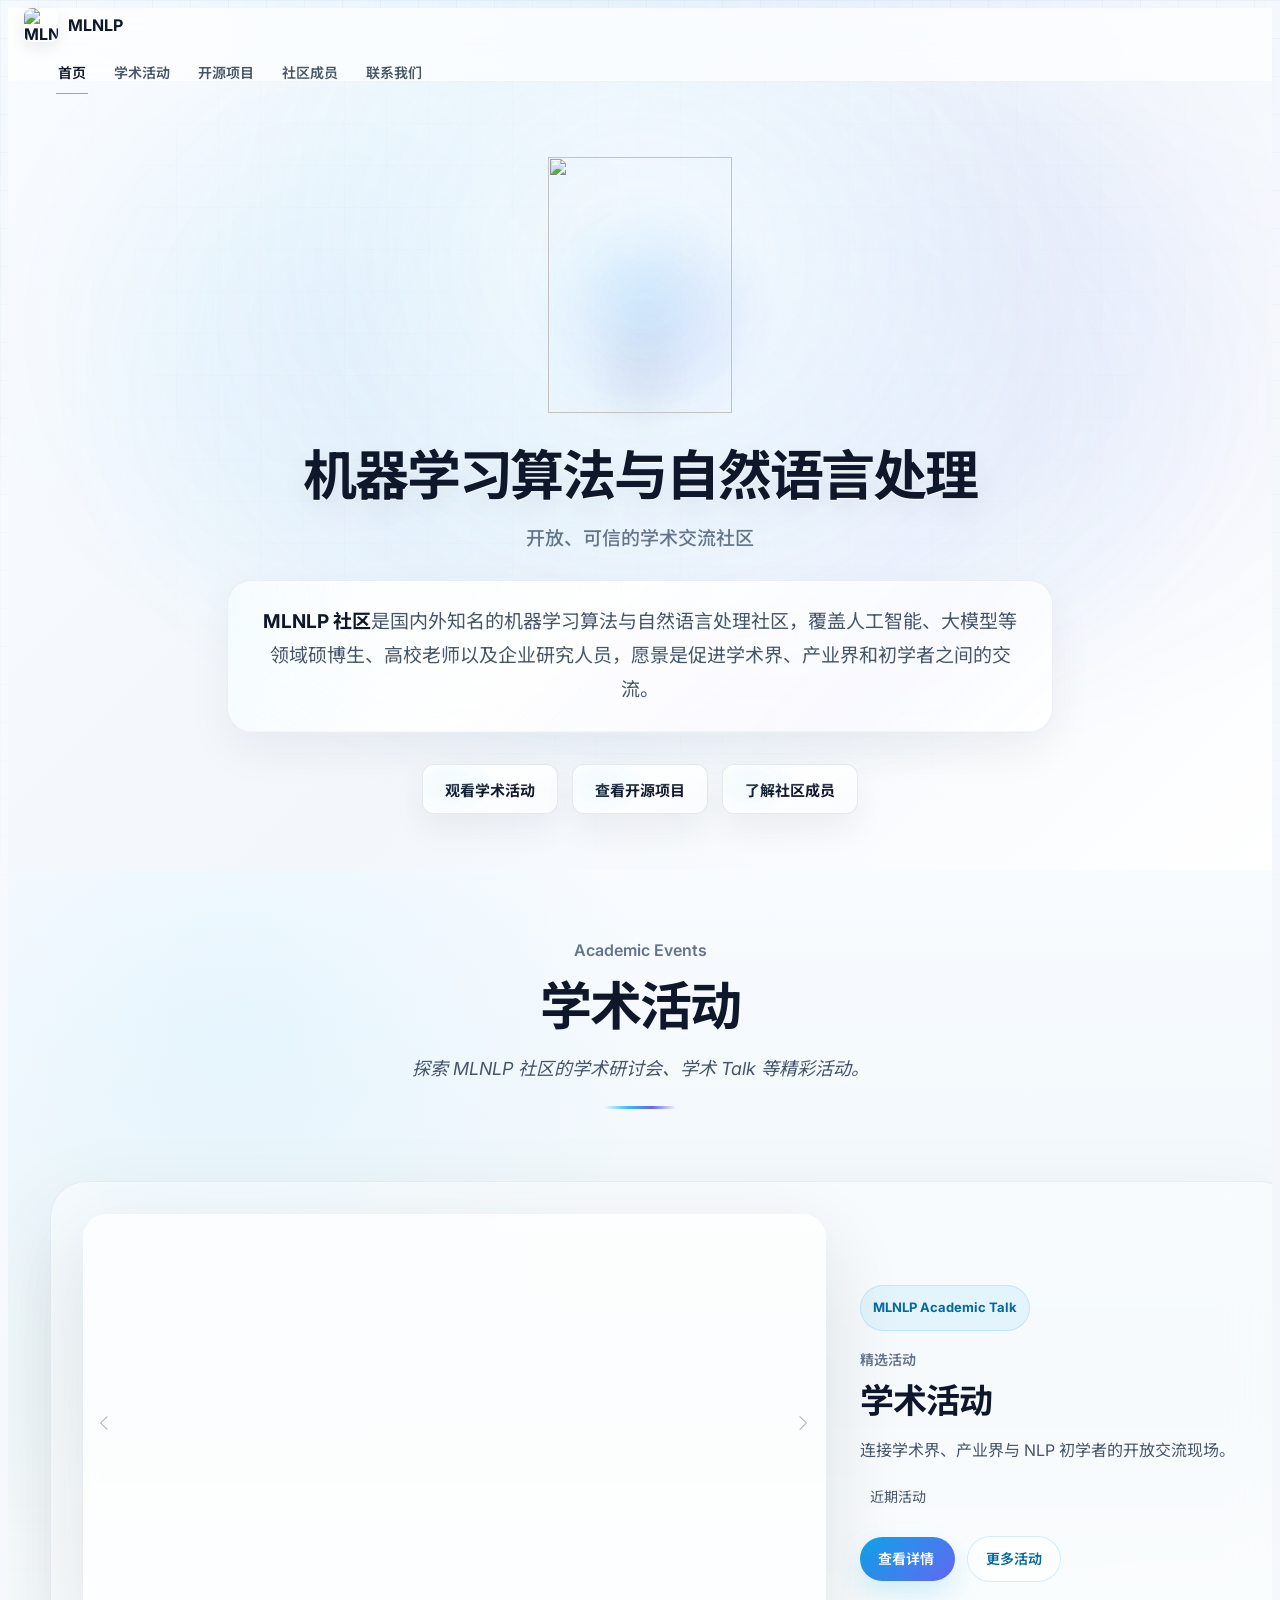
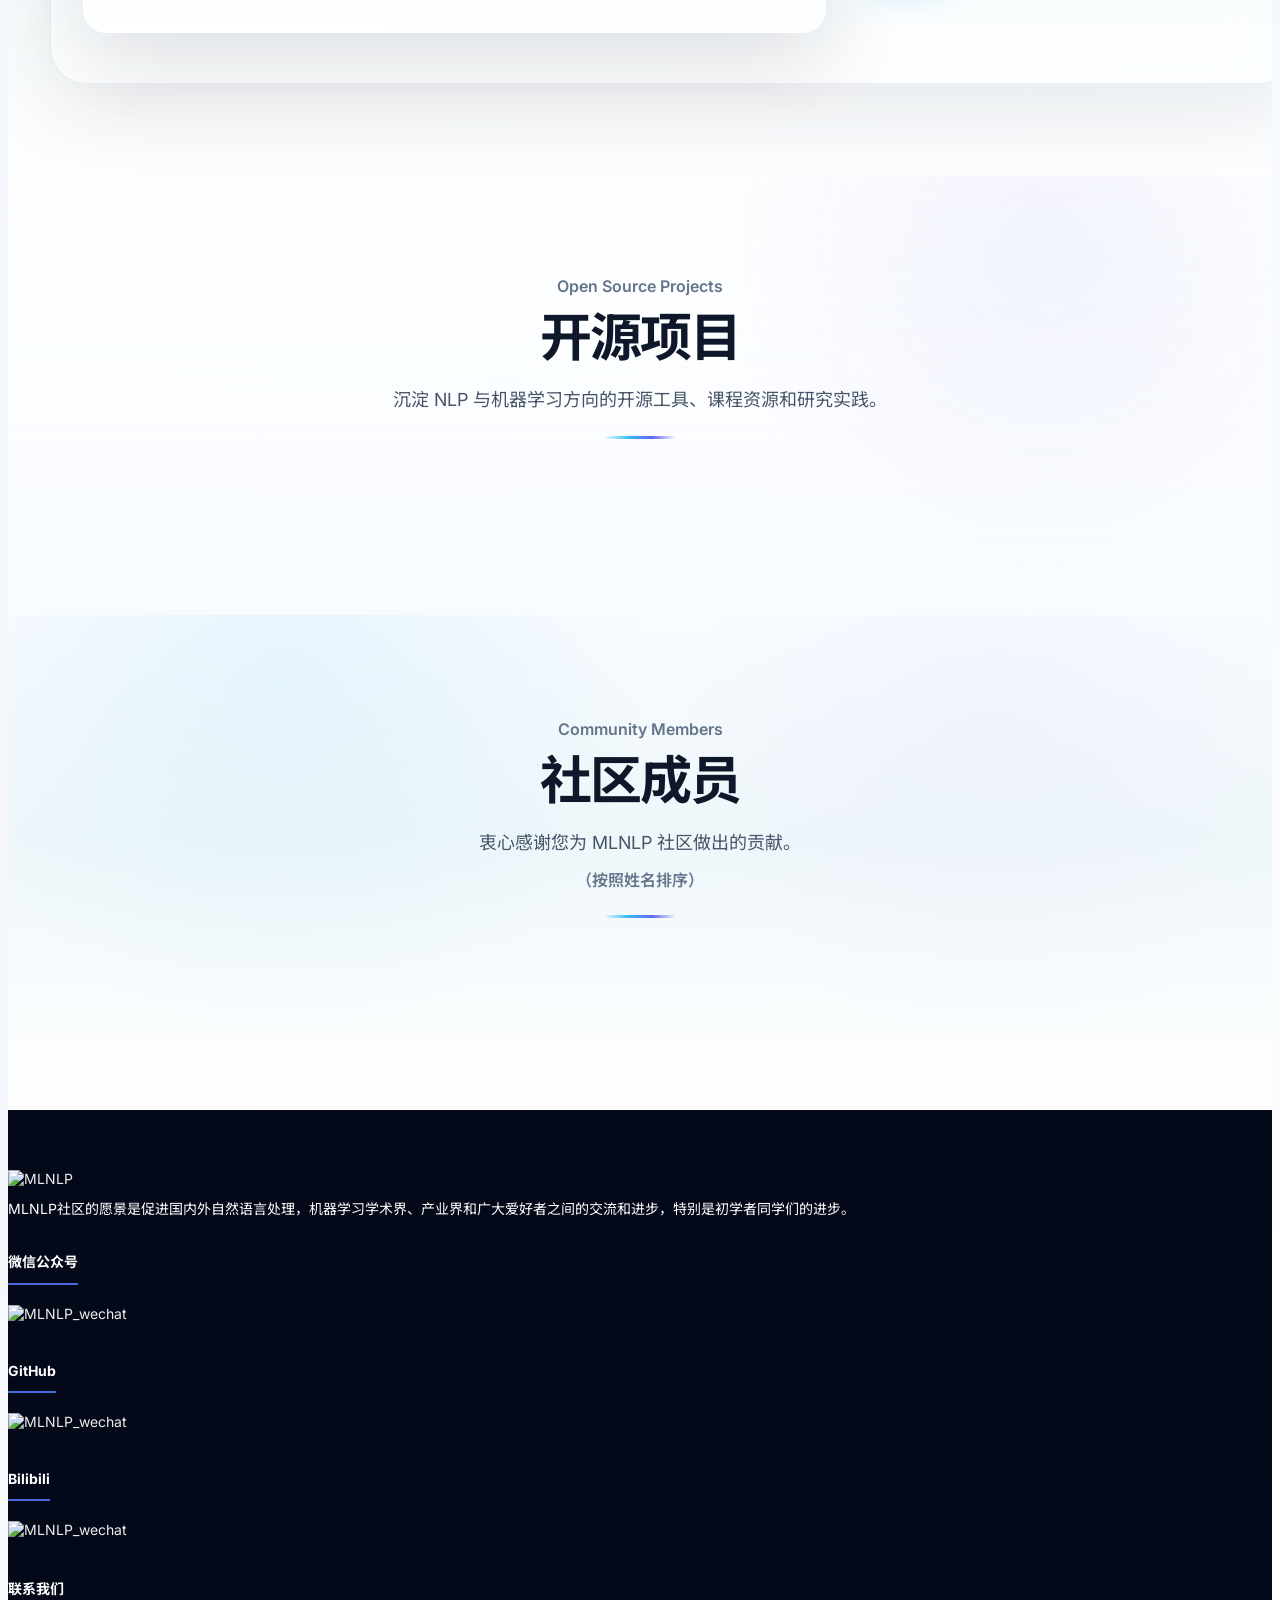
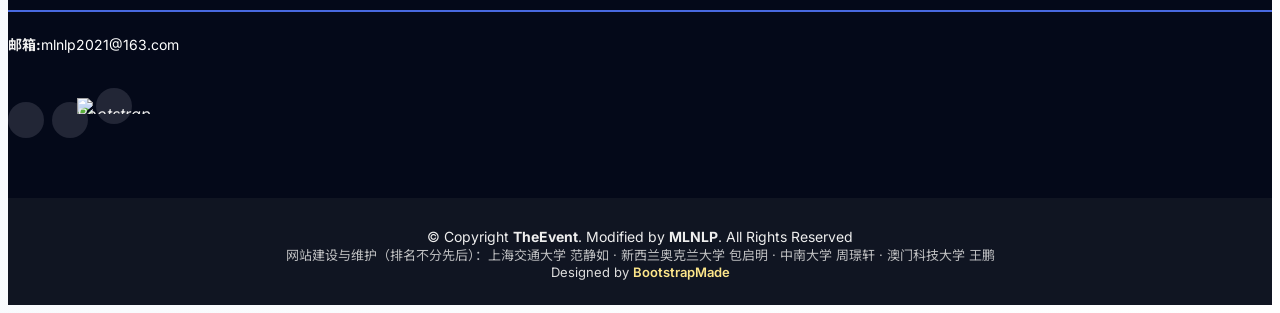
==== index.html @ 6760d034 "扩展 AI Paper Collector 项目介绍" ====
<!DOCTYPE html>
<html lang="en">

<head>
    <!-- 谷歌分析脚本 -->
    <!-- 谷歌分析脚本待更新 -->
<!--    <script async src="https://www.googletagmanager.com/gtag/js?id=G-XEN8DSJX72"></script>-->
    <script>
        window.dataLayer = window.dataLayer || [];

        function gtag() {
            dataLayer.push(arguments);
        }

        gtag('js', new Date());

        gtag('config', 'G-XEN8DSJX72');
    </script>
    <script src="./assets/vendor/sql/sql-wasm.js"></script>
    <script src="./assets/js/db/db.js?v=20260720-talk-77-cover"></script>
    <script src="./assets/js/db/activity.js?v=20260621-fix15"></script>
    <script src="./assets/js/db/member.js?v=20260623-member-secretariat-order"></script>
    <script src="./assets/js/db/project.js?v=20260721-paper-collector-description"></script>

    <meta charset="utf-8">
    <!-- 设置视口，使页面在不同设备上自适应屏幕宽度，初始缩放比例为1.0 -->
    <meta content="width=device-width, initial-scale=1.0" name="viewport">

    <!-- 页面标题 -->
    <title>MLNLP社区</title>
    <!-- 页面描述 -->
    <meta content="" name="description">
    <!-- 页面关键词 -->
    <meta content="" name="keywords">
    <!-- 网站图标 -->
    <link href="assets/img/logo/logo.jpeg" rel="icon">
    <link href="assets/img/logo/logo.jpeg" rel="apple-touch-icon">

    <!-- 引入谷歌字体 -->
    <link
            href="https://fonts.googleapis.com/css2?family=Inter:wght@400;500;600;700&family=Noto+Sans+SC:wght@400;500;700&display=swap"
            rel="stylesheet">

    <!-- 引入 css 文件 -->
    <link href="assets/vendor/aos/aos.css" rel="stylesheet">
    <link href="assets/vendor/bootstrap/css/bootstrap.min.css" rel="stylesheet">
    <link href="assets/vendor/bootstrap-icons/bootstrap-icons.css" rel="stylesheet">
    <link href="assets/vendor/glightbox/css/glightbox.min.css" rel="stylesheet">
    <link href="assets/vendor/swiper/swiper-bundle.min.css" rel="stylesheet">
    <link href="assets/css/style.css?v=20260629-logo-left" rel="stylesheet">
    <link href="assets/css/committee.css?v=20260721-member-status" rel="stylesheet">
    <link href="assets/css/activity_category.css?v=20260622-logo-v2" rel="stylesheet">
    <link href="assets/css/index.css?v=20260721-home-event-41-no-replay" rel="stylesheet">

    <!-- Template Main CSS File -->
    <script src="assets/js/jquery.min.js?v=20260621-fix15"></script>

</head>

<body class="home-page">

<header id="header" class="d-flex align-items-center">
    <div class="container-fluid container-xxl d-flex align-items-center">

        <!-- 网站 logo -->
        <div id="logo" class="me-auto site-brand">
            <a href="index.html" aria-label="MLNLP 社区首页">
                <img src="assets/img/logo/logo.jpeg" alt="MLNLP">
                <span>MLNLP</span>
            </a>
        </div>

        <!-- 导航栏 -->
        <nav id="navbar" class="navbar order-last order-lg-0">
            <ul>
                <li><a class="nav-link active" href="index.html">首页</a></li>
                <li class="nav-dropdown"><a class="nav-link" href="activity_category.html">学术活动</a>
                    <ul class="nav-dropdown-menu">
                        <li><a href="activity_category.html?type=0">全部</a></li>
                        <li><a href="activity_category.html?type=1">年度大会</a></li>
                        <li><a href="activity_category.html?type=2">学术研讨会</a></li>
                        <li><a href="activity_category.html?type=3">学术Talk</a></li>
                    </ul>
                </li>
                <li class="nav-dropdown"><a class="nav-link" href="project.html">开源项目</a>
                    <ul class="nav-dropdown-menu">
                        <li><a href="project.html?cat=全部">全部</a></li>
                        <li><a href="project.html?cat=论文写作">论文写作</a></li>
                        <li><a href="project.html?cat=课程笔记">课程笔记</a></li>
                        <li><a href="project.html?cat=实用工具">实用工具</a></li>
                    </ul>
                </li>
                <li><a class="nav-link" href="committee.html">社区成员</a></li>
                <li><a class="nav-link scrollto" href="#footer">联系我们</a></li>
            </ul>
            <!-- 移动端导航切换图标 -->
            <i class="bi bi-list mobile-nav-toggle"></i>
        </nav>
        <!-- 注册按钮 -->
<!--        <a class="buy-tickets scrollto" href="https://bscc2011.mikecrm.com/BZTCX5g" target="_blank">注册</a>-->

    </div>
</header>

<main id="main">

    <!-- ======= Hero Section ======= -->
    <section id="about" class="home-hero" aria-labelledby="home-hero-title">
        <div class="home-hero__inner">
            <div class="home-hero__brand" aria-hidden="true">
                <img src="assets/img/logo/logo-3.png" alt="">
            </div>

            <h1 id="home-hero-title">机器学习算法与自然语言处理</h1>

            <p class="home-hero__subtitle">开放、可信的学术交流社区</p>

            <div class="home-hero__summary">
                <p>
                    <strong>MLNLP 社区</strong>是国内外知名的机器学习算法与自然语言处理社区，覆盖人工智能、大模型等领域硕博生、高校老师以及企业研究人员，愿景是促进学术界、产业界和初学者之间的交流。
                </p>
            </div>

            <div class="home-hero__actions">
                <a class="home-hero__button home-hero__button--primary" href="activity_category.html">观看学术活动</a>
                <a class="home-hero__button home-hero__button--secondary" href="project.html">查看开源项目</a>
                <a class="home-hero__button home-hero__button--secondary" href="committee.html">了解社区成员</a>
            </div>
        </div>
    </section>

    <section id="gallery" class="home-section home-section--events">
        <div class="home-section__shell">
            <div id="gallery-title" class="section-header home-section__header">
                <a href="activity_category.html">
                    <p>Academic Events</p>
                    <h2>学术活动</h2>
                    <p id="gallery-title-tip">探索 MLNLP 社区的学术研讨会、学术 Talk 等精彩活动。</p>
                </a>
            </div>

            <div id="activity-category-gallery" class="home-event-showcase" aria-label="MLNLP 学术活动精选">
                <div id="activity-category-gallery-box">
                    <div class="home-event-poster-frame">
                        <div class="home-event-poster-stage">
                            <button class="prev-arrow" type="button" onclick="prevSlide()" aria-label="查看上一场活动">
                                <span class="home-event-chevron home-event-chevron--left" aria-hidden="true"></span>
                            </button>
                            <div id="slides-container"></div>
                            <button class="next-arrow" type="button" onclick="nextSlide(true)" aria-label="查看下一场活动">
                                <span class="home-event-chevron home-event-chevron--right" aria-hidden="true"></span>
                            </button>
                        </div>
                        <div id="home-event-dots" class="home-event-dots" aria-hidden="true"></div>
                    </div>
                    <aside class="home-event-info" aria-live="polite">
                        <span class="home-event-type">MLNLP Academic Talk</span>
                        <p class="home-event-issue" id="home-event-issue">精选活动</p>
                        <h3 id="home-event-title">学术活动</h3>
                        <p class="home-event-desc" id="home-event-desc">连接学术界、产业界与 NLP 初学者的开放交流现场。</p>
                        <div class="home-event-meta">
                            <span><i class="bi bi-calendar3" aria-hidden="true"></i><span id="home-event-time">近期活动</span></span>
                        </div>
                        <div class="home-event-actions">
                            <a class="home-module-link home-event-button home-event-button--primary" id="home-event-link" href="activity_category.html">查看详情 <i class="bi bi-arrow-right-short" aria-hidden="true"></i></a>
                            <a class="home-module-link home-event-button home-event-button--secondary" href="activity_category.html">更多活动</a>
                        </div>
                    </aside>
                </div>
            </div>
        </div>
    </section>

    <section id="home-projects" class="home-section home-section--projects">
        <div class="home-section__shell">
            <div id="home-project-title" class="section-header home-section__header">
                <a href="project.html">
                    <p>Open Source Projects</p>
                    <h2>开源项目</h2>
                    <p>沉淀 NLP 与机器学习方向的开源工具、课程资源和研究实践。</p>
                </a>
            </div>

            <div id="home-project-grid" class="home-project-grid" aria-live="polite"></div>
        </div>
    </section>

    <section id="committee" class="home-section home-section--members">
        <div class="home-section__shell">
            <div id="committee-title" class="section-header home-section__header">
                <a href="committee.html">
                    <p>Community Members</p>
                    <h2>社区成员</h2>
                    <p id="committee-title-tip">衷心感谢您为 MLNLP 社区做出的贡献。</p>
                    <p id="committee-title-sub-tip">（按照姓名排序）</p>
                </a>
            </div>

            <div id="committee-container" class="section team committee-container-bottom"></div>
        </div>
    </section>
</main><!-- End #main -->

<script>
    // 页面加载完成后执行获取数据的操作
    window.onload = async function () {
        await initCommittee();
        await initSlides();
        await initHomeProjects();
    };

    const homeActivities = [];
    const HOME_DEFAULT_ACTIVITY = {
        type: 2,
        typeId: 41
    };
    const STUDENT_EXECUTIVE_COMMITTEE = [
        { name: "涂耿", title: "组长" },
        { name: "王奕辰", title: "副组长" },
        { name: "蒋官语", title: "副组长" },
        { name: "张宸源", title: "副组长" },
        { name: "余青臣", title: "副组长" },
        { name: "乔硕斐", title: "副组长" },
        { name: "范静如", title: "副组长" },
        { name: "包启明", title: "副组长" }
    ];

    const ACADEMIC_MEMBER_STATUS = {
        "蒋理": "国家级青年人才",
        "潘亮铭": "国家级青年人才",
        "田倬韬": "国家级青年人才",
        "王金鹏": "国家级青年人才",
        "王文杰": "国家级青年人才",
        "刘东瑞": "青年科学家",
        "潘玲": "微软学者",
        "张林峰": "微软学者",
        "张倬胜": "中国中文信息学会优博",
        "冯夏冲": "博士后研究员",
        "陈冲": "华为云高级研究员",
        "刘乾": "Member of Technical Staff",
        "林禹臣": "Member of Technical Staff",
        "庞天宇": "Principal Scientist",
        "任意": "Foundation Video Model Lead",
        "王亚庆": "Research Scientist",
        "李北": "美团：研究员"
    };

    const ACADEMIC_MEMBER_STATUS_HIDDEN_NAMES = new Set(["赵健安"]);
    const ACADEMIC_MEMBER_STATUS_HIDDEN_ORGANIZATIONS = new Set([
        "xAI",
        "腾讯",
        "HeyGen",
        "谷歌DeepMind",
        "华为",
        "微软亚洲研究院"
    ]);

    function getAcademicMemberStatus(member) {
        if (member.role !== "学术委员" || ACADEMIC_MEMBER_STATUS_HIDDEN_NAMES.has(member.name)) {
            return "";
        }

        if (ACADEMIC_MEMBER_STATUS[member.name]) {
            return ACADEMIC_MEMBER_STATUS[member.name];
        }

        return ACADEMIC_MEMBER_STATUS_HIDDEN_ORGANIZATIONS.has(member.organization)
            ? ""
            : "博士生导师";
    }

    function findStudentExecutiveMembers(members) {
        const memberByName = new Map(members.map((member) => [member.name, member]));
        const byPinyin = (a, b) => a.pinyin.localeCompare(b.pinyin);

        return STUDENT_EXECUTIVE_COMMITTEE
            .map((executive) => {
                const member = memberByName.get(executive.name);
                return member ? { ...member, executiveTitle: executive.title } : null;
            })
            .filter(Boolean)
            .sort((a, b) => {
                if (a.executiveTitle === "组长") {
                    return -1;
                }

                if (b.executiveTitle === "组长") {
                    return 1;
                }

                return byPinyin(a, b);
            });
    }

    function renderHomeMemberCard(member) {
        const avatarClass = getAvatarClass(member.avatar_url);
        const academicStatus = getAcademicMemberStatus(member);
        return `
                    <a class="member" target="_blank" href="${member.homepage_url}">
                        <div class="avatar-wrapper">
                            <div class="speaker avatar-inner">
                                <img loading="lazy" src="${member.avatar_url}" alt="${member.name}" class="${avatarClass}">
                            </div>
                        </div>
                        <div class="member-info">
                            <h4>${member.name}${member.executiveTitle ? `（${member.executiveTitle}）` : ""}</h4>
                            ${academicStatus ? `<span class="member-status">${academicStatus}</span>` : ""}
                            <span>${member.organization}</span>
                        </div>
                    </a>
            `;
    }

    function getAvatarClass(avatarUrl) {
        const filename = (avatarUrl || "")
            .split("/")
            .pop()
            .split(".")[0]
            .replace(/[^a-zA-Z0-9_-]/g, "");

        return filename ? `avatar-${filename}` : "";
    }

    function renderHomeMemberGrid(members) {
        return `<div class="home-member-grid">${members.map(renderHomeMemberCard).join("")}</div>`;
    }

    function renderHomeStudentMembers(members) {
        const executives = findStudentExecutiveMembers(members);
        const executiveNames = new Set(executives.map((member) => member.name));
        const otherMembers = members.filter((member) => !executiveNames.has(member.name));
        const leader = executives.find((member) => member.executiveTitle === "组长");
        const deputies = executives.filter((member) => member.executiveTitle !== "组长");
        const html = [];

        if (executives.length) {
            html.push(`<h4 class="home-member-subtitle">执委会</h4>`);
            if (leader) {
                html.push(`<div class="home-member-grid home-member-grid--leader">${renderHomeMemberCard(leader)}</div>`);
            }
            if (deputies.length) {
                html.push(renderHomeMemberGrid(deputies));
            }
        }

        if (otherMembers.length) {
            html.push(`<h4 class="home-member-subtitle">学生委员</h4>`);
            html.push(renderHomeMemberGrid(otherMembers));
        }

        return html.join("");
    }

    /**
     * 初始化社区成员信息。
     */
    async function initCommittee() {
        try {
            // 发起请求获取 seminar 数据
            const result = (await findCurrentMembersByGroup())
                .filter((members) => members[0].role !== "秘书处成员");

            let html_str_list = [];

            for (let i = 0; i < result.length; i++) {
                const members = result[i];

                const role = members[0].role;
                const term = members[0].term;
                const groupTitle = role === "学术委员" && term === "首届 · 2021-2023"
                    ? "创始学术委员"
                    : role;

                html_str_list.push(`
                <div class="home-member-group">
                    <h3 class="team-chair">${groupTitle}<span class="home-member-term">（${term}）</span></h3>
            `);

                if (role === "学生委员") {
                    html_str_list.push(renderHomeStudentMembers(members));
                } else {
                    html_str_list.push(renderHomeMemberGrid(members));
                }

                html_str_list.push(`</div>`);
            }

            html_str_list.push(`<div class="home-member-footer"><a class="home-module-link home-member-more" href="committee.html">查看全部成员 <i class="bi bi-arrow-right-short" aria-hidden="true"></i></a></div>`);

            const html_str = html_str_list.join('');
            $("#committee-container").html(html_str);

        } catch (error) {
            console.error('Error fetching seminar data:', error);
        }
    }

    let slideIndex = 1;

    /**
     * 初始化活动播片。
     */
    async function initSlides() {
        try {
            // 发起请求获取活动数据
            const result = await findActivitiesByPage(1, 5);
            const activities = [...result.activities];
            const defaultSlideIndex = activities.findIndex((activity) =>
                Number(activity.type) === HOME_DEFAULT_ACTIVITY.type &&
                Number(activity.type_id) === HOME_DEFAULT_ACTIVITY.typeId
            );

            if (defaultSlideIndex > 0) {
                const [defaultActivity] = activities.splice(defaultSlideIndex, 1);
                activities.unshift(defaultActivity);
            } else if (defaultSlideIndex < 0) {
                const defaultResult = await findActivity(HOME_DEFAULT_ACTIVITY.type, HOME_DEFAULT_ACTIVITY.typeId);
                if (defaultResult && defaultResult.activity) {
                    if (activities.length >= 5) {
                        activities.pop();
                    }
                    activities.unshift(defaultResult.activity);
                }
            }

            let html_str = '';
            homeActivities.length = 0;
            for (let i = 0; i < activities.length; i++) {
                const activity = activities[i];
                homeActivities.push({
                    ...activity
                });

                html_str += `
                            <div class="home-slide-link${i === 0 ? ' active' : ''}">
                                <a class="home-slide-detail-link" href="${activity.html_url}" aria-label="${activity.title || '查看活动详情'}">
                                    <img src="${activity.cover_url}" alt="${activity.title || 'MLNLP 学术活动'}" class="slide${i === 0 ? ' active' : ''}" style="opacity: ${i === 0 ? 1 : 0};">
                                </a>
                            </div>
                        `;
            }
            $("#slides-container").html(html_str);
            renderSlideDots(activities.length);
            setTimeout(() => {
                showSlides(1);
                startAutoSlide();
            }, 100);

        } catch (error) {
            console.error("Error fetching activity data:", error);
        }
    }

    /**
     * 在画廊中展示指定的图片。
     * @param n 图片的编号。
     */
    function showSlides(n) {
        let slides = document.getElementsByClassName("slide");
        let slideLinks = document.getElementsByClassName("home-slide-link");
        let dots = document.getElementsByClassName("home-event-dot");

        if (!slides.length) {
            return;
        }

        // 更新索引
        if (n > slides.length) {
            slideIndex = 1;
        } else if (n < 1) {
            slideIndex = slides.length;
        } else {
            slideIndex = n;
        }

        // 隐藏所有图片
        for (let i = 0; i < slides.length; i++) {
            slides[i].style.opacity = 0;
            slides[i].classList.remove("active");
            slideLinks[i].classList.remove("active");
            dots[i]?.classList.remove("active");
        }

        // 显示当前图片
        slides[slideIndex - 1].style.opacity = 1;
        slides[slideIndex - 1].classList.add("active");
        slideLinks[slideIndex - 1].classList.add("active");
        dots[slideIndex - 1]?.classList.add("active");
        updateActivityInfo(homeActivities[slideIndex - 1]);
    }

    function currentSlide(n) {
        showSlides(slideIndex = n);
        resetAutoSlide();
    }

    function prevSlide() {
        showSlides(slideIndex -= 1);
        resetAutoSlide();
    }

    function nextSlide(shouldReset = false) {
        showSlides(slideIndex += 1);
        if (shouldReset) {
            resetAutoSlide();
        }
    }

    function renderSlideDots(length) {
        const dotsContainer = document.getElementById("home-event-dots");
        if (!dotsContainer) {
            return;
        }

        dotsContainer.innerHTML = Array.from({ length }, (_, index) => `
            <button class="home-event-dot" type="button" onclick="currentSlide(${index + 1})" aria-label="查看第 ${index + 1} 场活动"></button>
        `).join("");
    }

    function getEventSummary(activity, maxLength = 86) {
        const fallback = "围绕机器学习与自然语言处理的前沿议题展开交流。";
        const rawDescription = (activity.description || fallback)
            .replace(/<br\s*\/?>/gi, " ")
            .replace(/<[^>]*>/g, "")
            .replace(/\s+/g, " ")
            .trim();
        const full = rawDescription || fallback;
        const summary = full.length > maxLength ? `${full.slice(0, maxLength).trim()}...` : full;

        return { summary, full };
    }

    function updateActivityInfo(activity) {
        if (!activity) {
            return;
        }

        const typeMap = {
            1: "MLNLP Annual Conference",
            2: "MLNLP Seminar",
            3: "MLNLP Academic Talk"
        };
        const title = activity.title || activity.name || "MLNLP 学术活动";
        const issue = activity.type_id ? (Number(activity.type) === 1 ? "年度大会" : `第 ${activity.type_id} 期`) : "精选活动";
        const time = activity.time ? activity.time.slice(0, 16).replace("T", " ") : "近期活动";
        const desc = getEventSummary(activity);
        const descNode = document.getElementById("home-event-desc");

        document.querySelector(".home-event-type").textContent = typeMap[activity.type] || "MLNLP Event";
        document.getElementById("home-event-issue").textContent = issue;
        document.getElementById("home-event-title").textContent = title;
        descNode.textContent = desc.summary;
        descNode.setAttribute("data-full-content", desc.full);
        descNode.removeAttribute("title");
        descNode.setAttribute("tabindex", "0");
        document.getElementById("home-event-time").textContent = time;
        document.getElementById("home-event-link").setAttribute("href", activity.html_url || "activity_category.html");
    }

    // 自动轮播
    let autoSlideInterval;
    function startAutoSlide() {
        stopAutoSlide();
        autoSlideInterval = setInterval(nextSlide, 5800);
    }

    function stopAutoSlide() {
        clearInterval(autoSlideInterval);
    }

    function resetAutoSlide() {
        startAutoSlide();
    }

    // 项目分类映射（与开源项目专页保持一致）
    const HOME_PROJECT_CATEGORY = {
        'MLNLP-World/MIT-Linear-Algebra-Notes': '课程笔记',
        'MLNLP-World/DeepLearning-MuLi-Notes': '课程笔记',
        'MLNLP-World/Deep_Learning_Notes': '课程笔记',
        'MLNLP-World/NLP-Course-Chinese': '课程笔记',
        'MLNLP-World/Pytorch-Deep-Learning-Practice-Notes': '课程笔记',
        'MLNLP-World/LLMs-from-scratch-CN': '课程笔记',
        'MLNLP-World/MyArxiv': '实用工具',
        'MLNLP-World/SimBiber': '实用工具',
        'MLNLP-World/AI-Paper-Collector': '实用工具',
        'MLNLP-World/Top-AI-Conferences-Paper-with-Code': '实用工具',
        'MLNLP-World/Paper-Picture-Writing-Code': '论文写作',
        'MLNLP-World/Paper-Writing-Tips': '论文写作',
        'MLNLP-World/Paper-Rebuttal-Tips': '论文写作',
        'MLNLP-World/gpu-watchdog': '实用工具',
        'MLNLP-World/Overleaf-Bib-Helper': '实用工具',
        'MLNLP-World/Academic-Resume-Template': '论文写作',
        'MLNLP-World/LLMBeginner': '课程笔记',
        'MLNLP-World/minimind-notes': '课程笔记',
        'MLNLP-World/Reinforcement-Learning-Comic-Notes': '课程笔记',
        'MLNLP-World/reasoning-from-scratch-CN': '课程笔记',
        'MLNLP-World/MachineLearning2025Spring--Notes': '课程笔记'
    };

    async function initHomeProjects() {
        try {
            const result = await findAllProjects();
            const featuredCategories = ['论文写作', '课程笔记'];

            function formatCount(value) {
                const number = Number(value) || 0;
                if (number >= 1000) {
                    return `${(number / 1000).toFixed(number >= 10000 ? 0 : 1).replace(/\.0$/, '')}k`;
                }
                return `${number}`;
            }

            function renderHomeProjectCard(project) {
                const category = HOME_PROJECT_CATEGORY[project.github_repo] || '其他';
                return `
                    <article class="home-project-card" data-category="${category}">
                        <a class="project-link" target="_blank" href="${project.html_url}" aria-label="View ${project.title} on GitHub">
                        <span class="project-card-category">${category}</span>
                        <div class="project-card__top">
                            <div class="project-github-icon" aria-hidden="true">
                                <i class="bi bi-github"></i>
                            </div>
                            <h3 class="project-name">${project.title}</h3>
                        </div>

                        <p class="project-description">${project.description}</p>

                        <div class="project-meta">
                            <div class="project-badges">
                                <span class="project-badge project-badge--stars" data-home-stars-repo="${project.github_repo}">
                                    <i class="bi bi-star-fill" aria-hidden="true"></i>
                                    <span data-home-stars-count>${formatCount(project.stars)}</span>
                                </span>
                                <span class="project-badge project-badge--forks" data-home-forks-repo="${project.github_repo}">
                                    <i class="bi bi-diagram-2-fill" aria-hidden="true"></i>
                                    <span data-home-forks-count>${formatCount(project.forks)}</span>
                                </span>
                            </div>
                            <span class="project-cta">View on GitHub <i class="bi bi-arrow-right-short" aria-hidden="true"></i></span>
                        </div>
                    </a>
                </article>
                `;
            }

            const featuredGroups = featuredCategories.map((category) => ({
                category,
                projects: result
                    .filter((project) => (HOME_PROJECT_CATEGORY[project.github_repo] || '其他') === category)
                    .slice(0, 2)
            })).filter((group) => group.projects.length);

            const html = featuredGroups.map(({ category, projects }) => `
                <section class="home-project-category-section" data-category="${category}">
                    <h3 class="home-project-category-title">${category}</h3>
                    <div class="home-project-category-grid">
                        ${projects.map(renderHomeProjectCard).join("")}
                    </div>
                </section>
            `).join("");

            document.getElementById("home-project-grid").innerHTML = `${html}
                <a class="home-project-more-link" href="project.html" aria-label="查看更多开源项目">
                    <span>查看更多开源项目</span>
                    <i class="bi bi-arrow-right-short" aria-hidden="true"></i>
                </a>
            `;
            hydrateHomeProjectStats(formatCount);
        } catch (error) {
            console.error("Error fetching project data:", error);
        }
    }

    function hydrateHomeProjectStats(formatCount) {
        const targets = new Map();

        document.querySelectorAll("[data-home-stars-repo], [data-home-forks-repo]").forEach((badge) => {
            const repo = badge.getAttribute("data-home-stars-repo") || badge.getAttribute("data-home-forks-repo");

            if (!repo) {
                return;
            }

            if (!targets.has(repo)) {
                targets.set(repo, { stars: [], forks: [] });
            }

            const target = targets.get(repo);
            const starsCount = badge.querySelector("[data-home-stars-count]");
            const forksCount = badge.querySelector("[data-home-forks-count]");

            if (starsCount) {
                target.stars.push(starsCount);
            }

            if (forksCount) {
                target.forks.push(forksCount);
            }
        });

        function applyStats(target, stats) {
            if (stats.stars != null) {
                target.stars.forEach((count) => {
                    count.textContent = formatCount(stats.stars);
                });
            }

            if (stats.forks != null) {
                target.forks.forEach((count) => {
                    count.textContent = formatCount(stats.forks);
                });
            }
        }

        targets.forEach(async (target, repo) => {
            const cacheKey = `mlnlp:home:github-stats:${repo}`;
            const cachedValue = window.sessionStorage.getItem(cacheKey);
            if (cachedValue) {
                applyStats(target, JSON.parse(cachedValue));
                return;
            }

            try {
                const response = await fetch(`https://api.github.com/repos/${repo}`);
                if (!response.ok) {
                    return;
                }

                const data = await response.json();
                const stats = {
                    stars: data.stargazers_count,
                    forks: data.forks_count
                };
                window.sessionStorage.setItem(cacheKey, JSON.stringify(stats));
                applyStats(target, stats);
            } catch (error) {
                // Keep the database values when GitHub is unavailable or rate-limited.
            }
        });
    }

    // 鼠标悬停时停止轮播，离开时恢复轮播
    document.getElementById("activity-category-gallery").addEventListener("mouseover", stopAutoSlide);
    document.getElementById("activity-category-gallery").addEventListener("mouseout", startAutoSlide);

</script>


<footer id="footer">
    <div class="footer-top">
        <div class="container">
            <div class="row">

                <div class="col-lg-3 col-md-4 footer-info">
                    <img src="assets/img/logo/logo-footnote.png" alt="MLNLP">
                    <p>
                        MLNLP社区的愿景是促进国内外自然语言处理，机器学习学术界、产业界和广大爱好者之间的交流和进步，特别是初学者同学们的进步。</p>
                </div>

                <div class="col-lg-2 col-md-4 footer-wechat">
                    <h4>微信公众号</h4>
                    <img src="assets/img/qrcode/wechat.jpg" alt="MLNLP_wechat">
                </div>

                <div class="col-lg-2 col-md-4 footer-wechat">
                    <h4>GitHub</h4>
                    <img src="assets/img/qrcode/github.png" alt="MLNLP_wechat">
                </div>

                <div class="col-lg-2 col-md-4 footer-wechat">
                    <h4>Bilibili</h4>
                    <img src="assets/img/qrcode/bilibili.png" alt="MLNLP_wechat">
                </div>

                <div class="col-lg-2 col-md-6 footer-contact">
                    <h4>联系我们</h4>
                    <p>
                        <strong>邮箱:</strong><a href="mailto:contact@mlnlp2023.com"
                                                 style="color: #ffffff;">mlnlp2021@163.com</a><br>
                    </p>

                    <div class="social-links">
                        <a href="https://mp.weixin.qq.com/s/mRXbfm4aJQb0FMB6YQy1QQ" class="wechat"
                           target="_blank"><i class="bi bi-wechat"></i></a>
                        <a href="https://github.com/MLNLP-World" class="github" target="_blank"><i
                                class="bi bi-github"></i></a>
                        <a href="https://space.bilibili.com/168887299" class="bilibili" target="_blank"><i><img
                                src="assets/img/logo/bilibili-fill.svg" alt="Bootstrap" width="20"
                                height="20"></i></a>
                    </div>
                </div>

            </div>
        </div>
    </div>

    <div class="container">
        <div class="copyright">
            &copy; Copyright <strong>TheEvent</strong>. Modified by <strong>MLNLP</strong>. All Rights Reserved
        </div>
        <div class="credits site-maintainers">
            网站建设与维护（排名不分先后）：上海交通大学 范静如 · 新西兰奥克兰大学 包启明 · 中南大学 周璟轩 · 澳门科技大学 王鹏
        </div>
        <div class="credits">
            Designed by <a href="https://bootstrapmade.com/">BootstrapMade</a>
        </div>
    </div>
</footer>

<!-- Vendor JS Files -->
<script src="assets/vendor/aos/aos.js"></script>
<script src="assets/vendor/bootstrap/js/bootstrap.bundle.min.js"></script>
<script src="assets/vendor/glightbox/js/glightbox.min.js"></script>
<script src="assets/vendor/swiper/swiper-bundle.min.js"></script>
<script src="assets/vendor/php-email-form/validate.js"></script>

<!-- Template Main JS File -->
<script src="assets/js/main.js?v=20260621-fix15"></script>
<script src="assets/js/home.js?v=20260629-home-members-visible"></script>

</body>

</html>
---- assets/css/style.css ----
/**
* Template Name: TheEvent - v4.9.0
* Template URL: https://bootstrapmade.com/theevent-conference-event-bootstrap-template/
* Author: BootstrapMade.com
* License: https://bootstrapmade.com/license/
*/


/*--------------------------------------------------------------
# General
--------------------------------------------------------------*/
body {
    background: #EBF5F8;
    color: #2f3138;
    font-family: system-ui,
        Georgia,
        "Times New Roman",
        -apple-system,
        Roboto,
        Helvetica,
        Arial, "Hiragino Sans GB", "Microsoft YaHei", "WenQuanYi Micro Hei", sans-serif;
    /* 用 clip 而非 hidden：同样裁掉横向溢出，但不会把 body 变成滚动容器，
       从而保证 #header 的 position: sticky 吸顶正常（hidden 会令 overflow-y 计算为 auto 而破坏 sticky）。 */
    overflow-x: clip;
}

/* 修复吸顶导航：改版页 CSS 里有一条靠后的同优先级规则把 #header 设回 position:relative,
   导致 sticky 失效、导航随页面滚走。这里用更高优先级强制恢复 sticky，
   并将 z-index 抬到 #main(=1) 之上，避免滚动后被内容遮挡拦截点击。 */
body.home-page #header,
body.committee-page #header,
body.project-page #header,
body.activity-page #header {
    position: sticky;
    top: 0;
    z-index: 1000;
}

a {
    color: #09009f;
    text-decoration: none;
    transition: 0.5s;
}

a:hover,
a:active,
a:focus {
    color: #4869df;
    outline: none;
    text-decoration: none;
}

p {
    padding: 0;
    margin: 0 0 30px 0;
}

h1,
h2,
h3,
h4,
h5,
h6 {
    font-weight: 400;
    margin: 0 0 20px 0;
    padding: 0;
}

.main-page {
    margin-top: 70px;
}

/* Prelaoder */
#preloader {
    position: fixed;
    left: 0;
    top: 0;
    z-index: 999;
    width: 100%;
    height: 100%;
    overflow: visible;
    background: #fff url("../img/preloader.svg") no-repeat center center;
}

/*--------------------------------------------------------------
# Back to top button
--------------------------------------------------------------*/
.back-to-top {
    position: fixed;
    visibility: hidden;
    opacity: 0;
    right: 15px;
    bottom: 15px;
    z-index: 996;
    background: #49CAD2;
    width: 40px;
    height: 40px;
    border-radius: 50px;
    transition: all 0.4s;
}

.back-to-top i {
    font-size: 28px;
    color: #fff;
    line-height: 0;
}

.back-to-top:hover {
    background: rgb(96, 208, 147);
}

.back-to-top.active {
    visibility: visible;
    opacity: 1;
}

/* Sections Header
--------------------------------*/
.section-header {
    margin: 180px auto 20px auto;
    padding-bottom: 20px;
    position: relative;
}

.section-header::before {
    content: "";
    position: absolute;
    display: block;
    width: 60px;
    height: 5px;
    background: #4869df;
    bottom: 0;
    left: calc(50% - 30px);
}

.section-header h2 {
    font-size: 36px;
    text-transform: uppercase;
    text-align: center;
    font-weight: 700;
    margin-bottom: 10px;
}

.section-header p {
    text-align: center;
    padding: 0;
    margin: 0;
    font-size: 18px;
    font-weight: 500;
    color: #9195a2;
}

.section-with-bg {
    background-color: #EBF5F8;
}

/*--------------------------------------------------------------
# Header
--------------------------------------------------------------*/
#header {
    height: 100px;
    position: fixed;
    left: 0;
    top: 0;
    right: 0;
    transition: all 0.5s;
    z-index: 900;
    background: linear-gradient(to bottom, rgba(0, 0, 0, 1), rgba(0, 0, 0, 0));
    overflow: hidden; /* 防止伪元素超出 */
}

#header::before {
    content: "";
    position: absolute;
    top: 0;
    left: 0;
    right: 0;
    bottom: 0;
    background: linear-gradient(to bottom, rgba(6, 12, 34, 0.98), rgba(6, 12, 34, 0.98));
    opacity: 0;
    transition: opacity 0.5s;
}

#header.header-scrolled,
#header.header-inner {
    height: 70px;
}

#header.header-scrolled::before,
#header.header-inner::before {
    opacity: 1; /* 显示渐变背景 */
}

#header #logo {
    z-index: 901;
}

#header #logo.site-brand {
    transform: translateX(-8px);
}

#header #logo h1 {
    margin: 0;
    font-size: 36px;
    font-weight: 700;
    letter-spacing: 3px;
    text-transform: uppercase;
}

#header #logo h1 span {
    color: #4869df;
}

#header #logo h1 a,
#header #logo h1 a:hover {
    color: #fff;
}

#header #logo img {
    padding: 0;
    margin: 0;
    max-height: 40px;
}

#header #logo.site-brand a {
    display: inline-flex;
    align-items: center;
    gap: 10px;
    color: #1f2937;
    font-size: 16px;
    font-weight: 700;
    letter-spacing: 0;
}

#header #logo.site-brand img {
    width: 34px;
    height: 34px;
    max-height: none;
    object-fit: cover;
    border-radius: 8px;
    box-shadow: 0 6px 16px rgba(15, 23, 42, 0.08);
}

@media (max-width: 992px) {
    #header #logo img {
        max-height: 30px;
    }

    #header #logo.site-brand span {
        font-size: 15px;
    }

    #header #logo.site-brand img {
        width: 32px;
        height: 32px;
        max-height: none;
    }
}

@media (max-width: 575px) {
    #header #logo.site-brand span {
        display: none;
    }
}

/*--------------------------------------------------------------
# Buy Tickets
--------------------------------------------------------------*/
.buy-tickets {
    color: #fff;
    background: #249CB2;
    /* background: linear-gradient(to top right, #d6f9a7, #68e1d8); */
    padding: 7px 22px;
    margin: 0 0 0 15px;
    border-radius: 50px;
    border: 2px solid #249CB2;
    /* color: #000000; */
    transition: all ease-in-out 0.3s;
    font-weight: 500;
    line-height: 1;
    font-size: 13px;
    white-space: nowrap;
}

.buy-tickets:hover {
    background: none;
    color: #fff;
}

.buy-tickets:focus {
    color: #fff;
}

@media (max-width: 992px) {
    .buy-tickets {
        margin: 0 15px 0 0;
    }
}

/*--------------------------------------------------------------
# Navigation Menu
--------------------------------------------------------------*/
/**
* Desktop Navigation 
*/
.navbar {
    padding: 0;
}

.navbar ul {
    margin: 0;
    padding: 0;
    display: flex;
    list-style: none;
    align-items: center;
}

.navbar li {
    position: relative;
}

.navbar>ul>li {
    white-space: nowrap;
    padding: 10px 0 10px 12px;
}

.navbar a,
.navbar a:focus {
    display: flex;
    align-items: center;
    justify-content: space-between;
    color: rgba(202, 206, 221, 0.8);
    font-weight: 600;
    font-size: 14px;
    white-space: nowrap;
    transition: 0.3s;
    position: relative;
    padding: 6px 4px;
}

.navbar a i,
.navbar a:focus i {
    font-size: 12px;
    line-height: 0;
    margin-left: 5px;
}

.navbar>ul>li>a:before {
    content: "";
    position: absolute;
    width: 0;
    height: 2px;
    bottom: -6px;
    left: 0;
    background-color: #4869df;
    visibility: hidden;
    transition: all 0.3s ease-in-out 0s;
}

.navbar a:hover:before,
.navbar li:hover>a:before,
.navbar .active:before {
    visibility: visible;
    width: 100%;
}

.navbar a:hover,
.navbar .active,
.navbar .active:focus,
.navbar li:hover>a {
    color: #fff;
}

.navbar .dropdown ul {
    display: block;
    position: absolute;
    left: 12px;
    top: calc(100% + 30px);
    margin: 0;
    padding: 10px 0;
    z-index: 99;
    opacity: 0;
    visibility: hidden;
    background: #fff;
    box-shadow: 0px 0px 30px rgba(127, 137, 161, 0.25);
    transition: 0.3s;
}

.navbar .dropdown ul li {
    min-width: 200px;
}

.navbar .dropdown ul a {
    padding: 10px 20px;
    font-size: 14px;
    text-transform: none;
    color: #060c22;
}

.navbar .dropdown ul a i {
    font-size: 12px;
}

.navbar .dropdown ul a:hover,
.navbar .dropdown ul .active:hover,
.navbar .dropdown ul li:hover>a {
    color: #4869df;
}

.navbar .dropdown:hover>ul {
    opacity: 1;
    top: 100%;
    visibility: visible;
}

.navbar .dropdown .dropdown ul {
    top: 0;
    left: calc(100% - 30px);
    visibility: hidden;
}

.navbar .dropdown .dropdown:hover>ul {
    opacity: 1;
    top: 0;
    left: 100%;
    visibility: visible;
}

@media (max-width: 1366px) {
    .navbar .dropdown .dropdown ul {
        left: -90%;
    }

    .navbar .dropdown .dropdown:hover>ul {
        left: -100%;
    }
}

/**
* Mobile Navigation 
*/
.mobile-nav-toggle {
    color: #fff;
    font-size: 28px;
    cursor: pointer;
    display: none;
    line-height: 0;
    transition: 0.5s;
}

@media (max-width: 991px) {
    .mobile-nav-toggle {
        display: block;
    }

    .navbar ul {
        display: none;
    }
}

.navbar-mobile {
    position: fixed;
    overflow: hidden;
    top: 0;
    right: 0;
    left: 0;
    bottom: 0;
    background: rgba(0, 0, 0, 0.9);
    transition: 0.3s;
    z-index: 999;
}

.navbar-mobile .mobile-nav-toggle {
    position: absolute;
    top: 15px;
    right: 15px;
}

.navbar-mobile ul {
    display: block;
    position: absolute;
    top: 55px;
    right: 15px;
    bottom: 15px;
    left: 15px;
    padding: 10px 0;
    background-color: #fff;
    overflow-y: auto;
    transition: 0.3s;
}

.navbar-mobile>ul>li {
    padding: 0;
}

.navbar-mobile a:hover:before,
.navbar-mobile li:hover>a:before,
.navbar-mobile .active:before {
    visibility: hidden;
}

.navbar-mobile a,
.navbar-mobile a:focus {
    padding: 10px 20px;
    font-size: 15px;
    color: #060c22;
}

.navbar-mobile a:hover,
.navbar-mobile .active,
.navbar-mobile li:hover>a {
    color: #4869df;
}

.navbar-mobile .getstarted,
.navbar-mobile .getstarted:focus {
    margin: 15px;
}

.navbar-mobile .dropdown ul {
    position: static;
    display: none;
    margin: 10px 20px;
    padding: 10px 0;
    z-index: 99;
    opacity: 1;
    visibility: visible;
    background: #fff;
    box-shadow: 0px 0px 30px rgba(127, 137, 161, 0.25);
}

.navbar-mobile .dropdown ul li {
    min-width: 200px;
}

.navbar-mobile .dropdown ul a {
    padding: 10px 20px;
}

.navbar-mobile .dropdown ul a i {
    font-size: 12px;
}

.navbar-mobile .dropdown ul a:hover,
.navbar-mobile .dropdown ul .active:hover,
.navbar-mobile .dropdown ul li:hover>a {
    color: #4869df;
}

.navbar-mobile .dropdown>.dropdown-active {
    display: block;
}

/*--------------------------------------------------------------
# Hero Section
--------------------------------------------------------------*/
#hero {
    width: 100%;
    background: url(../img/hero-bg.jpg) no-repeat;
    background-size: 100% auto;
}

#hero:before {
    content: "";
    display: block;
    padding-top: 50%;
}


/* #hero:before {
  content: "";
  background: rgba(6, 12, 34, 0.8);
  position: absolute;
  bottom: 0;
  top: 0;
  left: 0;
  right: 0;
} */

#hero .hero-container {
    display: none;
    /* display:block; */
}

@-webkit-keyframes scale-up-center {
    0% {
        -webkit-transform: scale(0.5);
        transform: scale(0.5);
    }

    100% {
        -webkit-transform: scale(1);
        transform: scale(1);
    }
}

@keyframes scale-up-center {
    0% {
        -webkit-transform: scale(0.5);
        transform: scale(0.5);
    }

    100% {
        -webkit-transform: scale(1);
        transform: scale(1);
    }
}

@keyframes change-trans {
    from {
        background: rgba(6, 12, 34, 0);
    }

    to {
        background: rgba(6, 12, 34, 0.8);
    }
}

/* #hero .hero-container {
  position: absolute;
  bottom: 0;
  left: 0;
  top: 90px;
  right: 0;
  display: flex;
  justify-content: center;
  align-items: center;
  flex-direction: column;
  text-align: center;
  padding: 0 15px;
}
 */
@media (max-width: 991px) {
    #hero .hero-container {
        top: 70px;
    }
}

#hero h1 {
    color: #fff;
    font-size: 56px;
    font-weight: 600;
    text-transform: uppercase;
}

#hero h1 span {
    color: #4869df;
}

@media (max-width: 991px) {
    #hero h1 {
        font-size: 34px;
    }
}

#hero p {
    color: #ebebeb;
    font-weight: 700;
    font-size: 20px;
}

@media (max-width: 991px) {
    #hero p {
        font-size: 16px;
    }
}


#hero .about-btn {
    font-weight: 500;
    font-size: 14px;
    letter-spacing: 1px;
    display: inline-block;
    padding: 12px 32px;
    border-radius: 50px;
    transition: 0.5s;
    line-height: 1;
    margin: 10px;
    color: #fff;
    -webkit-animation-delay: 0.8s;
    animation-delay: 0.8s;
    border: 2px solid #4869df;
}

#hero .about-btn:hover {
    background: #4869df;
    color: #fff;
}

@-webkit-keyframes pulsate-btn {
    0% {
        transform: scale(0.6, 0.6);
        opacity: 1;
    }

    100% {
        transform: scale(1, 1);
        opacity: 0;
    }
}

@keyframes pulsate-btn {
    0% {
        transform: scale(0.6, 0.6);
        opacity: 1;
    }

    100% {
        transform: scale(1, 1);
        opacity: 0;
    }
}

.empty-div {
    height: 100px;
    background: #EBF5F8;
}

#background-logo {
    position: fixed;
    top: 70px;
    right: -5%;
    width: 100%;
    height: 100%;
    display: flex;
    justify-content: flex-end;
    align-items: center;
    opacity: 0.2;
}

#background-logo img {
    width: auto;
    max-height: 75%;
}


/*--------------------------------------------------------------
# About Section
--------------------------------------------------------------*/

#about {
    padding: 140px 0 120px 0;
    max-width: 100vw !important;
    overflow: hidden;
}

@media (max-width: 991px) {
    #about .tab-head {
        white-space: nowrap;
        overflow-x: auto;
    }

    #about .tab-head-item {
        padding: 10px 3px;
    }
}

@keyframes scaleUp {
    from {
        transform: scale(1);
    }
    to {
        transform: scale(1.35);
    }
}

#about-content-box{
    transform: scale(1);
}

@media (min-width: 991px) {
    #about-content-box{
        animation: scaleUp 2.5s ease-in-out forwards;
    }
}

#about-content{
    transform: scale(1);
    transition: transform ease-in-out 1s;
}

#about-content:hover{
    transform: scale(1.05);
}

#about .about-logo{
    text-align: center;
    margin-bottom: 50px;
    transition: transform ease-in-out 0.7s;
}

#about .about-logo:hover{
    transform: scale(1.08);
}

#about .about-logo img{
    width: 75%;
    max-width: 400px;
}

#about .about-item {
    padding: 25px 25px;
    margin: 10px 0;
    border-radius: 10px;
    background: #fafafa;
    position: relative;
    transition: transform ease-in-out 0.7s, background-color ease-in-out 0.7s, box-shadow ease-in-out 0.7s;
}

#about .about-item:hover{
    transform: scale(1.08);
    background-color: #fff;
    box-shadow: 0 0 30px 8px rgba(0, 0, 0, 0.1);
}

#about .about-item>p {
    padding: 10px 20px !important;
    font-size: 16px;
    margin-top: 5px;
    margin-bottom: 5px;
    text-align: left;
    line-height: 1.8;
}

#about .about-item p b {
    /*color: #112363;*/
    background-image: linear-gradient(45deg, #09009f, #4869df);
    -webkit-background-clip: text;
    -webkit-text-fill-color: transparent;
}

#about .item-body {
    margin-right: 20px;
    margin-top: 5px;
    margin-bottom: 5px;
    text-align: left;
}

/*--------------------------------------------------------------
# Speakers Section
--------------------------------------------------------------*/
#speakers {
    padding: 60px 0 30px 0;
}

#speakers .speaker {
    position: relative;
    overflow: hidden;
    margin-bottom: 30px;
}

#speakers .speaker .details {
    background: rgba(6, 12, 34, 0.76);
    position: absolute;
    left: 0;
    bottom: -40px;
    right: 0;
    text-align: center;
    padding-top: 10px;
    transition: all 300ms cubic-bezier(0.645, 0.045, 0.355, 1);
}

#speakers .speaker .details h3 {
    color: #fff;
    font-size: 22px;
    font-weight: 600;
    margin-bottom: 5px;
}

#speakers .speaker .details p {
    color: #fff;
    font-size: 15px;
    margin-bottom: 10px;
    /* font-style: italic; */
}

#speakers .speaker .details .social {
    height: 40px;
}

#speakers .speaker .details .social i {
    line-height: 0;
    margin: 0 2px;
}

#speakers .speaker .details a {
    color: #fff;
}

#speakers .speaker .details a:hover {
    color: #4869df;
}

#speakers .speaker:hover .details {
    bottom: 0;
}

#speakers-details {
    padding: 60px 0;
}

#speakers-details .details h2 {
    color: #112363;
    font-size: 28px;
    font-weight: 700;
    margin-bottom: 10px;
}

#speakers-details .details .social {
    margin-bottom: 15px;
}

#speakers-details .details .social a {
    background: #e9edfb;
    color: #112363;
    line-height: 1;
    display: inline-block;
    text-align: center;
    border-radius: 50%;
    width: 36px;
    height: 36px;
    display: inline-flex;
    align-items: center;
    justify-content: center;
}

#speakers-details .details .social a:hover {
    background: #4869df;
    color: #fff;
}

#speakers-details .details .social a i {
    font-size: 16px;
    line-height: 0;
}

#speakers-details .details p {
    color: #112363;
    font-size: 15px;
    margin-bottom: 10px;
}

/*--------------------------------------------------------------
# Schedule Section
--------------------------------------------------------------*/
#schedule {
    padding: 20px 0 40px 0;
}

@media (max-width: 991px) {
    #schedule .tab-head {
        white-space: nowrap;
        overflow-x: auto;
    }

    #schedule .tab-head-item {
        padding: 20px 3px;
    }
}



#schedule .nav-tabs {
    width: 130px;
    text-align: center;
    display: block;
    border-bottom: 0;
    margin: auto auto 30px;
}

#schedule .nav-tabs li {
    width: 50px;
    display: inline-block;
    margin: 0 5px 10px 0;
}

#schedule .nav-tabs a {
    width: 50px;
    border: none;
    border-radius: 1px;
    font-weight: 300;
    background-color: #0e1b4d;
    color: #fff;
    padding: 13px 0;
}

@media (max-width: 991px) {
    #schedule .nav-tabs a {
        padding: 8px 15px;
    }
}

@media (max-width: 768px) {
    #schedule .nav-tabs a {
        padding: 8px 10px;
    }
}

@media (max-width: 480px) {
    #schedule .nav-tabs a {
        padding: 8px 5px;
    }
}

#schedule .nav-tabs a.active {
    background-color: #4869df;
    color: #fff;
    font-weight: 600;
}

#schedule .sub-heading {
    text-align: center;
    font-size: 18px;
    font-style: italic;
    margin: 0 auto 30px auto;
}

@media (min-width: 991px) {
    #schedule .sub-heading {
        width: 75%;
    }
}

#schedule .tab-pane {
    transition: ease-in-out 0.2s;
}

#schedule .segment-2 {
    padding-top: 25px;
    padding-bottom: 25px;
    background: #fafafa;
    transition: background-color ease-in-out 0.3s, box-shadow 0.3s ease-in-out;
    border: 1px solid transparent;
    position: relative;
    border-radius: 10px;
    margin: 10px 0px;
}

#schedule .schedule-chair-item {
    padding: 20px 32px;
    background: #fafafa;
    transition: background-color ease-in-out 0.3s;
    border: 1px solid transparent;
    position: relative;
    border-radius: 10px;
    margin: 10px 0px;
}


#calender_menu {
    width: 60px;
}

#schedule .schedule-chair-item>p {
    font-size: 14px;
    margin-top: 15px;
    margin-bottom: 5px;
    text-align: left;
}

#schedule .speaker-box>.second-speaker {
    margin: 0 10px 0 0;
}

@media screen and (max-width: 768px) {
    #schedule .schedule-chair-item>.item-chair {
        text-align: left;
    }

    #schedule .speaker-box {
        width: 80px;
    }

    #schedule .speaker-box>.second-speaker {
        margin: 10px 20px 0 0 !important;
    }

}

@media screen and (max-width: 1080px) {
    #schedule .speaker-box {
        width: 150px;
    }

    #schedule .speaker-box>.second-speaker {
        margin: 10px 20px 0 0 !important;
    }
}


#schedule .segment-2:not(:last-child):before {
    display: block;
    content: "";
    position: absolute;
    inset: 32px 0px -39px calc(15%);
    width: 1px;
    background: #e0e0e0;
    z-index: 2;
}

#schedule .segment-2:after {
    display: block;
    position: absolute;
    top: 25px;
    left: calc(15% - 3px);
    bottom: 0px;
    content: "";
    width: 7px;
    height: 7px;
    border-radius: 50%;
    background: #e0e0e0;
}

#schedule .segment-2:hover {
    background-color: #ffffff;
    box-shadow: 0 0 10px 5px rgba(0, 0, 0, 0.02);
}

#schedule .segment-2 time {
    padding-bottom: 5px;
    display: inline-block;
}

#schedule .segment-2>p {
    padding: 30px 30px !important;
}

#schedule .segment-2 .speaker {
    width: 100%;
    padding-bottom: 100%;;
    overflow: hidden;
    margin: 0 20px 0 0;
}


#schedule .segment-2 .speaker img {
    width: 100%;
    height: auto;
    transform: translateX(-50%);
    margin-left: 50%;
    border-radius: 50%;
}

#schedule .segment-2 .compere {
    width: 130px;
    height: 130px;
    overflow: hidden;
    border-radius: 50%;
    text-align: center;
    margin: 0 20px 20px 0;
}

#schedule .segment-2 .compere img {
    height: 100%;
    transform: translateX(-50%);
    transition: all ease-in-out 0.3s;
    margin-left: 50%;
}

#schedule .segment-2 h4 {
    font-size: 25px;
    font-weight: 600;
    margin-bottom: 10px;
}

#schedule .segment-2 h4 span {
    color: #000000;
    font-weight: normal;
    font-size: 14px;
    margin-left: 0;
    margin-top: 10px;
    white-space: pre-wrap;
    word-break: break-word;
    padding-right: 20px;
}

#schedule .segment-2 .item-body,
#schedule .segment-2 .item-title {
    /* font-style: italic; */
    /*margin-left: 165px;*/
    margin-right: 20px;
    margin-top: 5px;
    margin-bottom: 5px;
    text-align: left;
}

#schedule .segment-2 .item-title {
    background: -webkit-linear-gradient(45deg, #09009f, #00ff95 90%);
    -webkit-background-clip: text;
    -webkit-text-fill-color: transparent;
    font-size: 16px !important;
}

#schedule .segment-2 .item-body {
    font-size: 14px;
}

@-webkit-keyframes heartbeat {
    from {
        -webkit-transform: scale(1);
        transform: scale(1);
        -webkit-transform-origin: center center;
        transform-origin: center center;
        -webkit-animation-timing-function: ease-out;
        animation-timing-function: ease-out;
    }

    10% {
        -webkit-transform: scale(0.91);
        transform: scale(0.91);
        -webkit-animation-timing-function: ease-in;
        animation-timing-function: ease-in;
    }

    17% {
        -webkit-transform: scale(0.98);
        transform: scale(0.98);
        -webkit-animation-timing-function: ease-out;
        animation-timing-function: ease-out;
    }

    33% {
        -webkit-transform: scale(0.87);
        transform: scale(0.87);
        -webkit-animation-timing-function: ease-in;
        animation-timing-function: ease-in;
    }

    45% {
        -webkit-transform: scale(1);
        transform: scale(1);
        -webkit-animation-timing-function: ease-out;
        animation-timing-function: ease-out;
    }
}

@keyframes heartbeat {
    from {
        -webkit-transform: scale(1);
        transform: scale(1);
        -webkit-transform-origin: center center;
        transform-origin: center center;
        -webkit-animation-timing-function: ease-out;
        animation-timing-function: ease-out;
    }

    10% {
        -webkit-transform: scale(0.91);
        transform: scale(0.91);
        -webkit-animation-timing-function: ease-in;
        animation-timing-function: ease-in;
    }

    17% {
        -webkit-transform: scale(0.98);
        transform: scale(0.98);
        -webkit-animation-timing-function: ease-out;
        animation-timing-function: ease-out;
    }

    33% {
        -webkit-transform: scale(0.87);
        transform: scale(0.87);
        -webkit-animation-timing-function: ease-in;
        animation-timing-function: ease-in;
    }

    45% {
        -webkit-transform: scale(1);
        transform: scale(1);
        -webkit-animation-timing-function: ease-out;
        animation-timing-function: ease-out;
    }
}

#schedule .label-box {
    float: right;
    margin-right: 20px;
    padding-top: 6px;
    padding-right: 5px;
    font-size: 15px;
    font-weight: normal
}

#schedule .label {
    /* transform: rotate(15deg); */
    -webkit-animation: heartbeat 1.5s ease-in-out infinite both;
    animation: heartbeat 1.5s ease-in-out infinite both;
    display: inline-block;
    text-align: center;
    padding: 5px 10px;
    border-radius: 8px;
    font-size: 9px;
    font-weight: 700;
    color: rgb(73, 202, 210);
    text-transform: uppercase;
    white-space: nowrap;
    background: rgba(73, 202, 210, 0.1);
}

#schedule .calender-container {
    margin: -5px 10px 0 0;
    display: flex;
    justify-content: center;
    text-align: right;
    font-weight: 400;
}

#schedule .segment-2 strong {
    margin-bottom: 10px;
    font-size: 16px;
    color: #152b79;
}

#schedule .segment-2 p strong {
    font-size: 16px;
}

.nav-time-layout {
    display: flex;
}

.time-container {
    box-sizing: border-box;
    display: flex;
    flex-direction: column;
    padding: 5px;
    border-radius: 8px;
    -webkit-box-align: center;
    align-items: center;
    -webkit-box-pack: justify;
    justify-content: space-between;
    background: rgb(53, 52, 62);
    width: 44px;
    height: 40px
}

.time-card-time {
    text-align: center;
    display: block;
    font-size: 15px;
    font-weight: 700;
    line-height: 1.21;
    color: rgb(255, 255, 255);
    text-decoration: initial;
}

.time-card-line {
    padding: 0px 10px;
    box-sizing: border-box;
    display: flex;
    -webkit-box-pack: center;
    justify-content: center;
    flex-direction: column;
}

.time-card-unit {
    text-align: center;
    display: block;
    font-size: 9px;
    font-weight: 600;
    line-height: 1.22;
    color: rgb(123, 121, 143);
    text-decoration: initial;
}

@media screen and (max-width: 600px) {

    #hour-line,
    #minutes-dis,
    #minutes-line,
    #second-dis {
        display: none;
    }

    #hour-dis {
        margin-right: 20px;
    }
}

@media screen and (max-width: 500px) {
    .span-block {
        display: block;
    }
}

/*!**/
/**!*/
/*#schedule .segment-2-main {*/
/*  border-top: 2px solid #152b79;*/
/*  border-bottom: 2px solid #152b79;*/
/*  padding-top: 15px;*/
/*  padding-bottom: 15px;*/
/*  transition: background-color ease-in-out 0.3s;*/
/*}*/

/*#schedule .segment-2-main:hover {*/
/*  background-color: #fff;*/
/*}*/

/*#schedule .segment-2-main time {*/
/*  padding-bottom: 5px;*/
/*  display: inline-block;*/
/*}*/

/*#schedule .segment-2-main .speaker {*/
/*  width: 130px;*/
/*  height: 130px;*/
/*  overflow: hidden;*/
/*  border-radius: 50%;*/
/*  float: left;*/
/*  margin: 0 20px 0px 0;*/
/*}*/

/*#schedule .segment-2-main .speaker img {*/
/*  height: 100%;*/
/*  transform: translateX(-50%);*/
/*  margin-left: 50%;*/
/*  transition: all ease-in-out 0.3s;*/
/*}*/

/*#schedule .segment-2-main .compere {*/
/*  width: 130px;*/
/*  height: 130px;*/
/*  overflow: hidden;*/
/*  border-radius: 50%;*/
/*  text-align: center;*/
/*  margin: 0 20px 20px 0;*/
/*}*/

/*#schedule .segment-2-main .compere img {*/
/*  height: 100%;*/
/*  transform: translateX(-50%);*/
/*  transition: all ease-in-out 0.3s;*/
/*  margin-left: 50%;*/
/*}*/

/*#schedule .segment-2-main h4 {*/
/*  font-size: 25px;*/
/*  font-weight: 600;*/
/*  margin-bottom: 10px;*/
/*}*/

/*#schedule .segment-2-main h4 span {*/
/*  !* font-style: italic; *!*/
/*  !*color: #838bcc;*!*/
/*  color: #000000;*/
/*  font-weight: normal;*/
/*  font-size: 14px;*/
/*  margin-left: 0px;*/
/*}*/

/*#schedule .segment-2-main p {*/
/*  !* font-style: italic; *!*/
/*  color: #152b79;*/
/*  !*margin-left: 165px;*!*/
/*  margin-right: 20px;*/
/*  margin-bottom: 5px;*/
/*  font-size: 13px;*/
/*}*/

/*#schedule .segment-2-main p strong {*/
/*  font-size: 16px;*/
/*  !*margin-bottom: 10px;*!*/
/*}*/


/*!**/
/**!*/


/*--------------------------------------------------------------
# Venue Section
--------------------------------------------------------------*/
#venue {
    padding: 60px 0;
}

#venue .container-fluid {
    margin-bottom: 3px;
}

#venue .venue-map iframe {
    width: 100%;
    height: 100%;
    min-height: 300px;
}

#venue .venue-info {
    background: url("../img/venue-info-bg.jpg") top center no-repeat;
    background-size: cover;
    position: relative;
    padding-top: 60px;
    padding-bottom: 60px;
}

#venue .venue-info:before {
    content: "";
    background: rgba(13, 20, 41, 0.8);
    position: absolute;
    bottom: 0;
    top: 0;
    left: 0;
    right: 0;
}

#venue .venue-info h3 {
    font-size: 36px;
    font-weight: 700;
    color: #fff;
}

@media (max-width: 574px) {
    #venue .venue-info h3 {
        font-size: 24px;
    }
}

#venue .venue-info p {
    color: #fff;
    margin-bottom: 0;
}

#venue .venue-gallery-container {
    padding-right: 12px;
}

#venue .venue-gallery {
    overflow: hidden;
    border-right: 3px solid #fff;
    border-bottom: 3px solid #fff;
}

#venue .venue-gallery img {
    transition: all ease-in-out 0.4s;
}

#venue .venue-gallery:hover img {
    transform: scale(1.1);
}

/*--------------------------------------------------------------
# Hotels Section
--------------------------------------------------------------*/
#hotels {
    padding: 60px 0;
}

#hotels .hotel {
    border: 1px solid #e0e5fa;
    background: #fff;
    margin-bottom: 30px;
}

#hotels .hotel:hover .hotel-img img {
    transform: scale(1.1);
}

#hotels .hotel-img {
    overflow: hidden;
    margin-bottom: 15px;
}

#hotels .hotel-img img {
    transition: 0.3s ease-in-out;
}

#hotels h3 {
    font-weight: 600;
    font-size: 20px;
    margin-bottom: 5px;
    padding: 0 20px;
}

#hotels a {
    color: #152b79;
}

#hotels a:hover {
    color: #4869df;
}

#hotels .stars {
    padding: 0 20px;
    margin-bottom: 5px;
}

#hotels .stars i {
    color: rgb(255, 195, 29);
}

#hotels p {
    padding: 0 20px;
    margin-bottom: 20px;
    color: #060c22;
    font-style: italic;
    font-size: 15px;
}

/*--------------------------------------------------------------
# Gallery Section
--------------------------------------------------------------*/
#gallery {
    padding: 0 0 40px 0;
    overflow: hidden;
    background: #EBF5F8;
}

#gallery-title {
    margin-top: 60px;
}

#gallery .swiper-pagination {
    margin-top: 20px;
    position: relative;
}

#gallery .swiper-pagination .swiper-pagination-bullet {
    width: 12px;
    height: 12px;
    background-color: #fff;
    opacity: 1;
    border: 1px solid #4869df;
}

#gallery .swiper-pagination .swiper-pagination-bullet-active {
    background-color: #4869df;
}

#gallery .swiper-slide-active {
    text-align: center;
}

@media (min-width: 992px) {
    #gallery .swiper-wrapper {
        padding: 40px 0;
    }

    #gallery .swiper-slide-active {
        padding: 2px;
        background: #fff;
        z-index: 1;
        transform: scale(1.15);
        margin-top: 6px;
        border: 5px solid transparent;
        transition: background-color ease-in-out 0.3s;
        border-image: linear-gradient(45deg, #09009f, #00ff95);
        border-image-slice: 10;
    }
}

/*--------------------------------------------------------------
# Sponsors Section
--------------------------------------------------------------*/
#supporters {
    padding: 60px 0;
}

#supporters .supporters-wrap {
    border-top: 1px solid #e0e5fa;
    border-left: 1px solid #e0e5fa;
    margin-bottom: 30px;
}

#supporters .supporter-logo {
    padding: 30px;
    display: flex;
    justify-content: center;
    align-items: center;
    border-right: 1px solid #e0e5fa;
    border-bottom: 1px solid #e0e5fa;
    overflow: hidden;
    background: rgba(255, 255, 255, 0.5);
    height: 160px;
}

#supporters .supporter-logo:hover img {
    transform: scale(1.2);
}

#supporters img {
    transition: all 0.4s ease-in-out;
}

/*--------------------------------------------------------------
# F.A.Q Section
--------------------------------------------------------------*/
#faq {
    padding: 60px 0;
}

#faq .faq-list {
    padding: 0;
    list-style: none;
}

#faq .faq-list li {
    border-bottom: 1px solid #e9eaed;
    margin-bottom: 20px;
    padding-bottom: 20px;
}

#faq .faq-list .question {
    display: block;
    position: relative;
    font-size: 18px;
    line-height: 24px;
    font-weight: 400;
    padding-left: 25px;
    cursor: pointer;
    color: #e0072f;
    transition: 0.3s;
}

#faq .faq-list i {
    font-size: 16px;
    position: absolute;
    left: 0;
    top: -2px;
}

#faq .faq-list p {
    margin-bottom: 0;
    padding: 10px 0 0 25px;
}

#faq .faq-list .icon-show {
    display: none;
}

#faq .faq-list .collapsed {
    color: black;
}

#faq .faq-list .collapsed:hover {
    color: #4869df;
}

#faq .faq-list .collapsed .icon-show {
    display: inline-block;
    transition: 0.6s;
}

#faq .faq-list .collapsed .icon-close {
    display: none;
    transition: 0.6s;
}

/*--------------------------------------------------------------
# Subscribe Section
--------------------------------------------------------------*/
#subscribe {
    padding: 60px;
    background: url(../img/subscribe-bg.jpg) center center no-repeat;
    background-size: cover;
    overflow: hidden;
    position: relative;
}

#subscribe:before {
    content: "";
    background: rgba(6, 12, 34, 0.6);
    position: absolute;
    bottom: 0;
    top: 0;
    left: 0;
    right: 0;
}

@media (min-width: 1024px) {
    #subscribe {
        background-attachment: fixed;
    }
}

#subscribe .section-header h2,
#subscribe p {
    color: #fff;
}

#subscribe input {
    background: #fff;
    color: #060c22;
    border: 0;
    outline: none;
    margin: 0;
    padding: 9px 20px;
    border-radius: 50px;
    font-size: 14px;
}

@media (min-width: 768px) {
    #subscribe input {
        min-width: 400px;
    }
}

#subscribe button {
    border: 0;
    padding: 9px 25px;
    cursor: pointer;
    background: #4869df;
    color: #fff;
    transition: all 0.3s ease;
    outline: none;
    font-size: 14px;
    border-radius: 50px;
}

#subscribe button:hover {
    background: #e0072f;
}

@media (max-width: 460px) {
    #subscribe button {
        margin-top: 10px;
    }
}

/*--------------------------------------------------------------
# Buy Tickets Section
--------------------------------------------------------------*/
#buy-tickets {
    padding: 60px 0;
}

#buy-tickets .card {
    border: none;
    border-radius: 5px;
    transition: all 0.3s ease-in-out;
    box-shadow: 0 10px 25px 0 rgba(6, 12, 34, 0.1);
}

#buy-tickets .card:hover {
    box-shadow: 0 10px 35px 0 rgba(6, 12, 34, 0.2);
}

#buy-tickets .card hr {
    margin: 25px 0;
}

#buy-tickets .card .card-title {
    margin: 10px 0;
    font-size: 14px;
    letter-spacing: 1px;
    font-weight: bold;
}

#buy-tickets .card .card-price {
    font-size: 48px;
    margin: 0;
}

#buy-tickets .card ul li {
    margin-bottom: 20px;
}

#buy-tickets .card .text-muted {
    opacity: 0.7;
}

#buy-tickets .card .btn {
    font-size: 15px;
    border-radius: 50px;
    padding: 10px 40px;
    transition: all 0.2s;
    background-color: linear-gradient(to top right, #d6f9a7, #68e1d8);
    border: 0;
    color: #fff;
}

#buy-tickets .card .btn:hover {
    background-color: #4869df;
}

#buy-tickets #buy-ticket-modal input,
#buy-tickets #buy-ticket-modal select {
    border-radius: 0;
}

#buy-tickets #buy-ticket-modal .btn {
    font-size: 15px;
    border-radius: 50px;
    padding: 10px 40px;
    transition: all 0.2s;
    background-color: #4869df;
    border: 0;
    color: #fff;
}

#buy-tickets #buy-ticket-modal .btn:hover {
    background-color: #e0072f;
}

/*--------------------------------------------------------------
# Contact Section
--------------------------------------------------------------*/
#contact {
    padding: 60px 0;
}

#contact .contact-info {
    margin-bottom: 20px;
    text-align: center;
}

#contact .contact-info i {
    font-size: 48px;
    display: inline-block;
    margin-bottom: 10px;
    color: #4869df;
}

#contact .contact-info address,
#contact .contact-info p {
    margin-bottom: 0;
    color: #112363;
}

#contact .contact-info h3 {
    font-size: 18px;
    margin-bottom: 15px;
    font-weight: bold;
    text-transform: uppercase;
    color: #112363;
}

#contact .contact-info a {
    color: #4869df;
}

#contact .contact-info a:hover {
    color: #4869df;
}

#contact .contact-address,
#contact .contact-phone,
#contact .contact-email {
    margin-bottom: 20px;
}

@media (min-width: 768px) {

    #contact .contact-address,
    #contact .contact-phone,
    #contact .contact-email {
        padding: 20px 0;
    }
}

@media (min-width: 768px) {
    #contact .contact-phone {
        border-left: 1px solid #ddd;
        border-right: 1px solid #ddd;
    }
}

#contact .php-email-form .error-message {
    display: none;
    color: #fff;
    background: #ed3c0d;
    text-align: left;
    padding: 15px;
    font-weight: 600;
}

#contact .php-email-form .error-message br+br {
    margin-top: 25px;
}

#contact .php-email-form .sent-message {
    display: none;
    color: #fff;
    background: #18d26e;
    text-align: center;
    padding: 15px;
    font-weight: 600;
}

#contact .php-email-form .loading {
    display: none;
    background: #fff;
    text-align: center;
    padding: 15px;
}

#contact .php-email-form .loading:before {
    content: "";
    display: inline-block;
    border-radius: 50%;
    width: 24px;
    height: 24px;
    margin: 0 10px -6px 0;
    border: 3px solid #18d26e;
    border-top-color: #eee;
    -webkit-animation: animate-loading 1s linear infinite;
    animation: animate-loading 1s linear infinite;
}

#contact .php-email-form input,
#contact .php-email-form textarea {
    border-radius: 0;
    box-shadow: none;
    font-size: 14px;
}

#contact .php-email-form input:focus,
#contact .php-email-form textarea:focus {
    border-color: #4869df;
}

#contact .php-email-form input {
    padding: 10px 15px;
}

#contact .php-email-form textarea {
    padding: 12px 15px;
}

#contact .php-email-form button[type=submit] {
    background: #4869df;
    border: 0;
    padding: 10px 40px;
    color: #fff;
    transition: 0.4s;
    border-radius: 50px;
    cursor: pointer;
}

#contact .php-email-form button[type=submit]:hover {
    background: #e0072f;
}

@-webkit-keyframes animate-loading {
    0% {
        transform: rotate(0deg);
    }

    100% {
        transform: rotate(360deg);
    }
}

@keyframes animate-loading {
    0% {
        transform: rotate(0deg);
    }

    100% {
        transform: rotate(360deg);
    }
}

/*--------------------------------------------------------------
# Footer
--------------------------------------------------------------*/
#footer {
    background: #101522;
    padding: 0 0 25px 0;
    color: #eee;
    font-size: 14px;
    z-index: 9100;
}

#footer .footer-top {
    background: #040919;
    padding: 60px 0 30px 0;
}

#footer .footer-top .row {
    row-gap: 28px;
}

#footer .footer-top .footer-info {
    margin-bottom: 30px;
}

#footer .footer-top .footer-wechat {
    display: flex;
    flex-direction: column;
    align-items: flex-start;
    margin-bottom: 30px;
}

#footer .footer-top .footer-wechat img {
    width: min(180px, 100%);
    height: auto;
    margin-bottom: 10px;
}

#footer .footer-top .footer-wechat h4 {
    text-transform: none;
}

#footer .footer-top .footer-info h3 {
    font-size: 26px;
    margin: 0 0 20px 0;
    padding: 2px 0 2px 0;
    line-height: 1;
    font-weight: 700;
    color: #fff;
}

#footer .footer-top .footer-info img {
    height: 40px;
    margin-bottom: 10px;
}

#footer .footer-top .footer-info p {
    font-size: 14px;
    line-height: 24px;
    margin-bottom: 0;
    color: #fff;
}

#footer .footer-top .social-links a {
    display: inline-block;
    background: #222636;
    color: #eee;
    line-height: 1;
    margin-right: 4px;
    border-radius: 50%;
    width: 36px;
    height: 36px;
    transition: 0.3s;
    display: inline-flex;
    align-items: center;
    justify-content: center;
}

#footer .footer-top .social-links a i {
    line-height: 0;
    font-size: 16px;
}

#footer .footer-top .social-links a:hover {
    background: #4869df;
    color: #fff;
}

#footer .footer-top h4 {
    font-size: 14px;
    font-weight: bold;
    color: #fff;
    text-transform: uppercase;
    position: relative;
    padding-bottom: 12px;
    border-bottom: 2px solid #4869df;
}

#footer .footer-top .footer-links {
    margin-bottom: 30px;
}

#footer .footer-top .footer-links ul {
    list-style: none;
    padding: 0;
    margin: 0;
}

#footer .footer-top .footer-links ul i {
    padding-right: 5px;
    color: #4869df;
    font-size: 18px;
}

#footer .footer-top .footer-links ul li {
    border-bottom: 1px solid #262c44;
    padding: 10px 0;
}

#footer .footer-top .footer-links ul li:first-child {
    padding-top: 0;
}

#footer .footer-top .footer-links ul a {
    color: #eee;
}

#footer .footer-top .footer-links ul a:hover {
    color: #4869df;
}

#footer .footer-top .footer-contact {
    margin-bottom: 30px;
}

#footer .footer-top .footer-contact p {
    line-height: 26px;
}

#footer .footer-top .footer-newsletter {
    margin-bottom: 30px;
}

#footer .footer-top .footer-newsletter input[type=email] {
    border: 0;
    padding: 6px 8px;
    width: 65%;
}

#footer .footer-top .footer-newsletter input[type=submit] {
    background: #4869df;
    border: 0;
    width: 35%;
    padding: 6px 0;
    text-align: center;
    color: #fff;
    transition: 0.3s;
    cursor: pointer;
}

#footer .footer-top .footer-newsletter input[type=submit]:hover {
    background: #e0072f;
}

#footer .copyright {
    text-align: center;
    padding-top: 30px;
}

#footer .credits {
    text-align: center;
    font-size: 13px;
    color: #ddd;
}

#footer .credits a {
    color: #FDE68A;
    font-weight: 600;
}

#footer .credits a:hover {
    color: #FFFFFF;
}

@media (max-width: 991px) {
    #footer .footer-top .row {
        row-gap: 34px;
    }

    #footer .footer-top .footer-wechat {
        align-items: center;
        margin-bottom: 0;
        text-align: center;
    }

    #footer .footer-top .footer-wechat h4 {
        width: min(180px, 100%);
    }

    #footer .footer-top .footer-wechat img {
        width: clamp(132px, 28vw, 168px);
        max-width: 100%;
    }
}

@media (max-width: 575px) {
    #footer .footer-top {
        padding: 48px 0 34px 0;
    }

    #footer .footer-top .row {
        row-gap: 26px;
    }

    #footer .footer-top .footer-wechat img {
        width: min(154px, 44vw);
    }
}

.end-time {
    color: rgb(123, 121, 143);
}


@media (max-width: 768px) {
    #schedule .segment-2 {
        border-radius: 0 !important;
    }

    .agenda-layout {
        border-radius: 0 !important;
    }

    #schedule .schedule-chair-item {
        border-radius: 0 !important;
    }

    #about .about-item {
        border-radius: 0 !important;
    }

    #about_content {
        padding: 0 !important;
    }

    #schedule .tab-pane {
        padding: 0;
    }

    #schedule .segment-2 .speaker {
        width: 80px;
        height: 80px;
    }
}

@media (max-width: 420px) {
    #hero {
        background: url("../img/hero-bg-mobile.jpg");
        width: 100%;
        height: 100vh;
        min-height: 748px;
        background-size: cover;
    }

    #schedule .segment-2:not(:last-child):before {
        display: none;
    }

    #schedule .segment-2::after {
        display: none;
    }

    #committee .team .member {
        width: 260px;
    }
}

/* for committee members */

#committee .team .member {
    margin-bottom: 20px;
    overflow: hidden;
    border-radius: 5px;
    background: #fff;
    box-shadow: 0px 2px 15px rgba(0, 0, 0, 0.1);
    max-width: 260px;
}

#committee .team .member .member-img {
    position: relative;
    height: 200px;
    width: 200px;
    display: flex;
    justify-content: center;
    overflow: hidden;
}

#committee .team .member .social {
    position: absolute;
    left: 0;
    bottom: 30px;
    right: 0;
    opacity: 0;
    transition: ease-in-out 0.3s;
    display: flex;
    align-items: center;
    justify-content: center;
}

#committee .team .member .social a {
    transition: color 0.3s;
    margin: 0 3px;
    border-radius: 50px;
    width: 36px;
    height: 36px;
    background: rgba(239, 102, 3, 0.8);
    transition: ease-in-out 0.3s;
    color: #fff;
    display: inline-flex;
    align-items: center;
    justify-content: center;
}

#committee .team .member .social a:hover {
    background: #fc8129;
}

#committee .team .member .social i {
    font-size: 18px;
    line-height: 0;
}

#committee .team .member .member-info {
    padding: 40px 15px 20px 15px;
    text-align: center;
}

#committee .team .member .member-info h4 {
    font-weight: 700;
    margin-bottom: 5px;
    font-size: 18px;
}

#committee .team .member .member-info span {
    display: block;
    font-size: 13px;
    font-weight: 400;
    color: #aaaaaa;
}

#committee .team .member .member-info p {
    font-style: italic;
    font-size: 14px;
    line-height: 26px;
    color: #777777;
}

#committee .team .member:hover .social {
    opacity: 1;
    bottom: 15px;
}

#committee {
    padding: 10px 0 10px 0;
    background: #EBF5F8;
}

#committee .schedule-item {
    padding-top: 20px;
    padding-bottom: 20px;
    position: relative;
    border-radius: 10px;
    margin: 10px 0px;
}

#committee .schedule-item .schedule-card {
    display: flex;
    justify-content: center;
    margin-left: auto;
    margin-right: auto
}

#committee .schedule-item>p {
    padding: 30px 30px !important;
}

#committee .schedule-item .speaker {
    height: 150px;
    width: 150px;
    margin: 10px;
    overflow: hidden;
    float: left;
    border-radius: 50%;
}

@media screen and (min-width: 1200px) {
    #committee .schedule-item .speaker {
        height: 160px;
        width: 160px;
        margin: 20px 20px 10px 20px;
        overflow: hidden;
        /* float: left; */
        border-radius: 50%;
    }

    #committee .schedule-item .speaker img {
        height: 160px;
        /* width: 210px; */
    }

    #committee .team .member .member-info {
        padding: 25px 15px 15px 15px;
        text-align: center;
    }
}

#committee .schedule-item .speaker img {
    height: 100%;
    transform: translateX(-50%);
    margin-left: 50%;
    transition: all ease-in-out 0.3s;
}

#committee .schedule-item .compere {
    width: 130px;
    height: 130px;
    overflow: hidden;
    border-radius: 50%;
    text-align: center;
    margin: 0 20px 20px 0;
}

#committee .schedule-item .compere img {
    height: 100%;
    transform: translateX(-50%);
    transition: all ease-in-out 0.3s;
    margin-left: 50%;
}

#committee .team-chair {
    text-align: center;
    margin: 28px auto 10px auto;
    font-size: 28px;
    font-weight: 500;
    color: #9195a2;
}

#committee .team-term {
    text-align: center;
    margin: 10px;
    font-size: 16px;
    font-weight: 300;
    color: #9195a2;
}

#schedule .agenda-title {
    text-align: center;
    margin: 30px;
    font-size: 24px;
    font-weight: 500;
    color: #9195a2;
}

#committee .team>.row {
    margin-left: 0;
    margin-right: 0;
}

.agenda-layout {
    background: #fafafa;
    border: 1px solid transparent;
    position: relative;
    border-radius: 10px;
    padding: 20px 32px !important;
}

.agenda-item img {
    max-width: 150px;
    height: auto;
    padding: 0;
    margin: 0 auto 12px;
    overflow: hidden;
    border-radius: 50%;
}


.agenda-item p {
    color: #000000;
    font-weight: normal;
    font-size: 14px;
    margin: 5px 0 0 0;
}

.agenda-item h4 {
    color: #09009f;
    font-size: 25px;
    font-weight: 600;
    margin-bottom: 0;
}

.mlnlp-content-tooltip {
    position: fixed;
    z-index: 5000;
    max-width: min(560px, calc(100vw - 32px));
    max-height: min(320px, calc(100vh - 32px));
    padding: 14px 16px;
    overflow: auto;
    color: #0F172A;
    font-family: Inter, "PingFang SC", "Microsoft YaHei", "Noto Sans SC", system-ui, -apple-system, BlinkMacSystemFont, "Segoe UI", sans-serif;
    font-size: 14px;
    font-weight: 400;
    line-height: 1.75;
    background: rgba(255, 255, 255, 0.94);
    border: 1px solid rgba(148, 163, 184, 0.22);
    border-radius: 16px;
    box-shadow: 0 18px 44px rgba(15, 23, 42, 0.14);
    backdrop-filter: blur(14px);
    -webkit-backdrop-filter: blur(14px);
    opacity: 0;
    transform: translateY(4px);
    transition: opacity 180ms ease, transform 180ms ease;
    pointer-events: none;
}

.mlnlp-content-tooltip.is-visible {
    opacity: 1;
    transform: translateY(0);
}

/*--------------------------------------------------------------
# 导航分类下拉菜单（学术活动 / 开源项目）
--------------------------------------------------------------*/
#navbar .nav-dropdown {
    position: relative;
}

#navbar .nav-dropdown-menu {
    display: block;
    position: absolute;
    top: 100%;
    left: 50%;
    transform: translateX(-50%) translateY(10px);
    min-width: 168px;
    margin: 0;
    padding: 8px 0;
    list-style: none;
    background: #ffffff;
    border: 1px solid rgba(148, 163, 184, 0.18);
    border-radius: 14px;
    box-shadow: 0 18px 44px rgba(15, 23, 42, 0.14);
    opacity: 0;
    visibility: hidden;
    transition: opacity 0.22s ease, transform 0.22s ease, visibility 0.22s ease;
    z-index: 1002;
}

#navbar .nav-dropdown:hover > .nav-dropdown-menu,
#navbar .nav-dropdown:focus-within > .nav-dropdown-menu {
    opacity: 1;
    visibility: visible;
    transform: translateX(-50%) translateY(6px);
}

/* 在 tab 与菜单之间留一条透明缓冲带，避免悬浮移动时菜单闪烁消失 */
#navbar .nav-dropdown-menu::before {
    content: "";
    position: absolute;
    top: -12px;
    left: 0;
    right: 0;
    height: 12px;
}

#navbar .nav-dropdown-menu li {
    margin: 0;
    padding: 0;
    list-style: none;
}

#navbar .nav-dropdown-menu a {
    display: block;
    padding: 9px 20px;
    font-size: 14px;
    font-weight: 500;
    line-height: 1.4;
    white-space: nowrap;
    color: #334155;
    text-decoration: none;
    transition: background 0.2s ease, color 0.2s ease;
}

#navbar .nav-dropdown-menu a:hover {
    background: #F1F5F9;
    color: #0EA5E9;
}

/*--------------------------------------------------------------
# 移动端导航修复
--------------------------------------------------------------*/
@media (max-width: 991px) {
    /* 修「头部发灰」：头部原本 rgba(255,255,255,0.75) 半透明 + backdrop-filter 毛玻璃，
       真机上毛玻璃合成会发灰且透出内容。手机端直接关掉毛玻璃 + 用纯白背景（仍是白色，主色调不变）；
       桌面端的磨砂半透明效果完全保留。 */
    body.home-page #header,
    body.committee-page #header,
    body.project-page #header,
    body.activity-page #header,
    body.home-page #header.header-scrolled,
    body.committee-page #header.header-scrolled,
    body.project-page #header.header-scrolled,
    body.activity-page #header.header-scrolled {
        background: #ffffff !important;
        backdrop-filter: none !important;
        -webkit-backdrop-filter: none !important;
        /* 首页头部带 animation + will-change 会被提升为合成层，部分手机浏览器对其渲染会发灰；
           移动端一并关掉动画与 will-change，让它和其它页一样是普通白色层。 */
        animation: none !important;
        will-change: auto !important;
    }

    /* 改版页头部为浅色背景，关闭态汉堡图标需深色才可见（基础为白色会隐形）。
       只改图标颜色，不动导航栏本身的配色。 */
    body.home-page .mobile-nav-toggle,
    body.committee-page .mobile-nav-toggle,
    body.project-page .mobile-nav-toggle,
    body.activity-page .mobile-nav-toggle {
        color: #0F172A;
    }

    /* 移动端隐藏「学术活动/开源项目」的分类下拉子菜单，避免被移动菜单的 ul 规则套成绝对定位白盒、覆盖主菜单。
       主链接仍可点击进入页面，进页面后用页面内 Tab 选分类。 */
    #navbar .nav-dropdown-menu {
        display: none !important;
    }
}
---- assets/css/committee.css ----
:root {
    --committee-text: #0F172A;
    --committee-heading: #334155;
    --committee-body: #475569;
    --committee-muted: #64748B;
    --committee-accent: #0EA5E9;
    --committee-accent-dark: #0369A1;
    --committee-purple: #A78BFA;
    --committee-line: rgba(148, 163, 184, 0.16);
    --committee-card: rgba(255, 255, 255, 0.42);
    --committee-shadow: 0 18px 40px rgba(15, 23, 42, 0.04);
    --committee-shadow-hover: 0 24px 60px rgba(15, 23, 42, 0.08);
    --committee-ease: cubic-bezier(0.22, 1, 0.36, 1);
    --committee-max-width: 1180px;
}

body.committee-page {
    position: relative;
    color: var(--committee-text);
    font-family: Inter, "PingFang SC", "Microsoft YaHei", "Noto Sans SC", system-ui, -apple-system, BlinkMacSystemFont, "Segoe UI", sans-serif;
    background: linear-gradient(180deg, #F8FBFF 0%, #EFF7FA 45%, #F8FBFF 100%);
}

body.committee-page::before,
body.committee-page::after {
    content: "";
    position: fixed;
    pointer-events: none;
    z-index: 0;
}

body.committee-page::before {
    inset: 0;
    background-image:
        linear-gradient(rgba(15, 23, 42, 0.028) 1px, transparent 1px),
        linear-gradient(90deg, rgba(15, 23, 42, 0.024) 1px, transparent 1px);
    background-size: 40px 40px;
    mask-image: linear-gradient(to bottom, rgba(0, 0, 0, 0.62), rgba(0, 0, 0, 0.08));
    -webkit-mask-image: linear-gradient(to bottom, rgba(0, 0, 0, 0.62), rgba(0, 0, 0, 0.08));
}

body.committee-page::after {
    top: -20px;
    left: -20px;
    right: -20px;
    height: 70vh;
    background:
        radial-gradient(circle at 24% 18%, rgba(14, 165, 233, 0.075), rgba(14, 165, 233, 0) 30rem),
        radial-gradient(circle at 78% 24%, rgba(167, 139, 250, 0.055), rgba(167, 139, 250, 0) 28rem);
    animation: committeeGlowFloat 16s ease-in-out infinite alternate;
    will-change: transform;
}

.committee-page #header {
    position: sticky;
    top: 0;
    left: auto;
    right: auto;
    height: 72px;
    overflow: visible;
    background: rgba(255, 255, 255, 0.75);
    border-bottom: 1px solid rgba(148, 163, 184, 0);
    box-shadow: 0 0 0 rgba(15, 23, 42, 0);
    backdrop-filter: blur(16px);
    -webkit-backdrop-filter: blur(16px);
    transition: background-color 250ms ease, border-color 250ms ease, box-shadow 250ms ease;
}

.committee-page #header::before {
    display: none;
}

.committee-page #header.header-scrolled,
.committee-page #header.header-inner {
    height: 72px;
    background: rgba(255, 255, 255, 0.84);
    border-bottom-color: rgba(148, 163, 184, 0.18);
    box-shadow: 0 10px 30px rgba(15, 23, 42, 0.055);
}

.committee-page #header .container-xxl {
    width: min(100%, var(--committee-max-width));
    padding-right: 24px;
    padding-left: 24px;
}

.committee-page #header #logo {
    z-index: 901;
}

.committee-page #header #logo.site-brand a {
    display: inline-flex !important;
    align-items: center !important;
    gap: 10px !important;
    color: var(--committee-text) !important;
    font-size: 16px !important;
    font-weight: 700 !important;
    letter-spacing: 0 !important;
}

.committee-page #header #logo.site-brand img {
    width: 34px !important;
    height: 34px !important;
    max-width: 34px !important;
    max-height: none !important;
    padding: 0 !important;
    margin: 0 !important;
    object-fit: cover !important;
    border-radius: 8px !important;
}

.committee-page #header #logo:not(.site-brand) img {
    max-height: 34px;
}

.committee-page .navbar>ul>li {
    padding: 10px 0 10px 24px;
}

.committee-page .navbar a,
.committee-page .navbar a:focus {
    color: var(--committee-body);
    font-size: 14px;
    font-weight: 600;
    letter-spacing: 0;
    padding: 8px 2px;
    transition: color 250ms ease;
}

.committee-page .navbar>ul>li>a::before {
    width: 100%;
    height: 1px;
    bottom: -4px;
    visibility: visible;
    background-color: rgba(14, 165, 233, 0.72);
    transform: scaleX(0);
    transform-origin: left center;
    transition: transform 250ms ease;
}

.committee-page .navbar a:hover,
.committee-page .navbar .active,
.committee-page .navbar .active:focus,
.committee-page .navbar li:hover>a {
    color: var(--committee-text);
}

.committee-page .navbar a:hover::before,
.committee-page .navbar li:hover>a::before,
.committee-page .navbar .active::before {
    transform: scaleX(1);
}

.committee-page .mobile-nav-toggle {
    color: var(--committee-text);
    z-index: 1001;
}

.committee-page #header,
.committee-page #main,
.committee-page #footer,
.committee-page .back-to-top {
    position: relative;
    z-index: 1;
}

.committee-page #main {
    background: transparent;
}

.committee-page #committee.committee-page-section {
    position: relative;
    z-index: 1;
    padding: 96px 24px 120px;
    overflow: hidden;
    background: transparent;
}

.committee-page .committee-shell {
    width: min(100%, var(--committee-max-width));
    max-width: var(--committee-max-width);
    padding-right: 0;
    padding-left: 0;
}

.committee-container-bottom,
#committee-former-container {
    margin-bottom: 0;
}

.committee-page .committee-hero {
    position: relative;
    max-width: 820px;
    margin: 0 auto 80px;
    padding-bottom: 28px;
    text-align: center;
}

.committee-page #committee-former-title {
    margin-top: 116px;
}

.committee-page .committee-hero::before {
    content: "";
    position: absolute;
    left: 50%;
    bottom: 0;
    width: 180px;
    height: 1px;
    transform: translateX(-50%);
    background: linear-gradient(90deg, transparent, #38BDF8, transparent);
}

.committee-page .committee-eyebrow,
.committee-page #committee-title p,
.committee-page #committee-former-title p {
    margin: 0 0 10px;
    color: var(--committee-muted);
    font-size: 14px;
    font-weight: 600;
    letter-spacing: 0;
}

.committee-page #committee-title h2,
.committee-page #committee-former-title h2 {
    width: auto;
    margin: 0 auto 18px;
    color: var(--committee-text);
    font-size: clamp(44px, 5vw, 52px);
    font-weight: 700;
    line-height: 1.08;
    letter-spacing: -0.04em;
    text-align: center;
    text-align-last: auto;
}

.committee-page .committee-subtitle {
    max-width: 680px;
    margin: 0 auto 18px !important;
    color: var(--committee-body) !important;
    font-size: 18px !important;
    font-weight: 400 !important;
    line-height: 1.7;
}

.committee-page .sort-pill {
    display: inline-flex;
    align-items: center;
    justify-content: center;
    min-height: 34px;
    padding: 0 14px;
    color: var(--committee-accent-dark);
    font-size: 13px;
    font-weight: 600;
    line-height: 1;
    background: rgba(224, 242, 254, 0.72);
    border: 1px solid rgba(14, 165, 233, 0.18);
    border-radius: 999px;
}

.committee-page .member-group {
    margin-top: 96px;
}

.committee-page #committee-container .member-group:first-child,
.committee-page #committee-former-container .member-group:first-child {
    margin-top: 0;
}

.committee-page .team-chair {
    margin: 0 auto 40px;
    color: var(--committee-heading);
    font-size: clamp(30px, 3.4vw, 36px);
    font-weight: 600;
    line-height: 1.2;
    letter-spacing: -0.03em;
    text-align: center;
}

.committee-page .team-term {
    margin: -24px auto 34px;
    color: var(--committee-muted);
    font-size: 15px;
    font-weight: 500;
    line-height: 1.6;
    text-align: center;
}

.committee-page .member-grid,
.committee-page #committee .schedule-item {
    display: grid;
    grid-template-columns: repeat(3, minmax(0, 286px));
    justify-content: center;
    gap: 40px 48px;
    width: 100%;
    max-width: var(--committee-max-width);
    margin: 0 auto;
    padding: 0;
    border-radius: 0;
}

.committee-page .member-grid--leader,
.committee-page #committee .schedule-item.member-grid--leader {
    grid-template-columns: minmax(0, 286px);
    margin-bottom: 40px;
}

.committee-page .member-subtitle {
    margin: 0 auto 30px;
    color: var(--committee-body);
    font-size: 22px;
    font-weight: 700;
    line-height: 1.3;
    text-align: center;
    letter-spacing: 0;
}

.committee-page .member-grid + .member-subtitle {
    margin-top: 58px;
}

.committee-page .member-grid + .team-chair {
    margin-top: 82px;
}

.committee-page #committee .schedule-item .schedule-card,
.committee-page .schedule-card {
    display: flex;
    justify-content: center;
    width: 100%;
    margin: 0;
    padding: 0;
}

.committee-page #committee .team .member,
.committee-page .member {
    position: relative;
    isolation: isolate;
    display: flex;
    flex-direction: column;
    align-items: center;
    justify-self: center;
    width: 100%;
    max-width: 286px;
    min-height: 318px;
    margin: 0;
    padding: 14px 14px 18px;
    overflow: hidden;
    color: inherit;
    text-align: center;
    text-decoration: none;
    background: transparent;
    border: 0;
    border-radius: 0;
    box-shadow: none;
    backdrop-filter: none;
    -webkit-backdrop-filter: none;
    transition: transform 300ms var(--committee-ease), border-color 300ms var(--committee-ease), box-shadow 300ms var(--committee-ease), background 300ms var(--committee-ease);
}

.committee-page #committee .team .member::before,
.committee-page .member::before {
    content: "";
    position: absolute;
    inset: 0;
    z-index: 0;
    pointer-events: none;
    background: transparent;
    opacity: 0;
    transition: opacity 300ms var(--committee-ease);
}

.committee-page .avatar-wrapper,
.committee-page .member-info {
    position: relative;
    z-index: 1;
}

.committee-page #committee .team .member:hover,
.committee-page .member:hover {
    color: inherit;
    border-color: transparent;
    box-shadow: none;
    transform: translateY(-6px);
}

.committee-page #committee .team .member:hover::before,
.committee-page .member:hover::before {
    opacity: 0;
}

.committee-page .avatar-wrapper {
    display: grid;
    place-items: center;
    width: min(100%, 184px);
    aspect-ratio: 1 / 1;
    margin: 0 auto;
    padding: 0;
    border-radius: 50%;
    background: transparent;
    box-shadow:
        0 16px 32px rgba(15, 23, 42, 0.10),
        0 8px 18px rgba(14, 165, 233, 0.10);
    transition: transform 280ms var(--committee-ease), box-shadow 280ms var(--committee-ease), background 280ms var(--committee-ease);
}

.committee-page .member:hover .avatar-wrapper {
    background: transparent;
    box-shadow:
        0 24px 44px rgba(15, 23, 42, 0.14),
        0 12px 28px rgba(14, 165, 233, 0.16);
    transform: translateY(-5px) perspective(700px) rotateX(3deg) rotateY(-3deg);
}

.committee-page #committee .schedule-item .speaker,
.committee-page .avatar-inner {
    width: 100%;
    height: 100%;
    margin: 0;
    overflow: hidden;
    float: none;
    border-radius: 50%;
    background: transparent;
    clip-path: circle(50% at 50% 50%);
}

.committee-page #committee .schedule-item .speaker img,
.committee-page .avatar-inner img {
    display: block;
    width: 100%;
    height: 100%;
    margin: 0;
    object-fit: cover;
    object-position: center 28%;
    transform: translateY(var(--avatar-shift-y, 0)) scale(var(--avatar-scale, 1));
    transition: transform 280ms var(--committee-ease);
}

.committee-page #committee .schedule-item .avatar-inner.speaker img,
.committee-page #committee .schedule-item .avatar-inner img,
.committee-page .avatar-wrapper .avatar-inner img {
    width: 100%;
    height: 100%;
    margin-left: 0;
    border-radius: 50%;
}

.committee-page .avatar-wrapper .avatar-inner img.avatar-tugeng {
    width: 100%;
    height: 100%;
    aspect-ratio: 1 / 1;
    border-radius: 50%;
    clip-path: circle(50% at 50% 50%);
    object-fit: cover;
    object-position: center 20%;
}

.committee-page .member:hover .avatar-inner img {
    transform: translateY(var(--avatar-shift-y, 0)) scale(var(--avatar-hover-scale, 1.035));
}

.committee-page #committee .team .member .member-info,
.committee-page .member-info {
    width: 100%;
    padding: 18px 4px 0;
    text-align: center;
}

.committee-page #committee .team .member .member-info h4,
.committee-page .member-info h4 {
    margin: 0 0 8px;
    color: var(--committee-text);
    font-size: 21px;
    font-weight: 700;
    line-height: 1.28;
    letter-spacing: -0.02em;
    transition: color 280ms var(--committee-ease);
}

.committee-page .member:hover .member-info h4 {
    color: var(--committee-accent-dark);
}

.committee-page #committee .team .member .member-info span,
.committee-page .member-info span {
    display: block;
    color: var(--committee-muted);
    font-size: 14px;
    font-weight: 400;
    line-height: 1.6;
}

.committee-page .member-info .member-status {
    margin-bottom: 2px;
    color: var(--committee-accent-dark);
    font-size: 13px;
    font-weight: 600;
}

.committee-page .committee-hero,
.committee-page .member-group,
.committee-page .member {
    opacity: 1;
}

.committee-page.committee-page--enhanced .committee-eyebrow,
.committee-page.committee-page--enhanced .committee-hero h2,
.committee-page.committee-page--enhanced .committee-subtitle,
.committee-page.committee-page--enhanced .sort-pill,
.committee-page.committee-page--enhanced .member-group[data-committee-reveal],
.committee-page.committee-page--enhanced .member[data-committee-reveal] {
    opacity: 0;
    transform: translateY(20px);
}

.committee-page.committee-page--enhanced .committee-hero::before {
    opacity: 0;
}

.committee-page.committee-page--enhanced .committee-hero.is-visible .committee-eyebrow {
    animation: committeeFadeUp 0.55s ease-out forwards;
}

.committee-page.committee-page--enhanced .committee-hero.is-visible h2 {
    animation: committeeFadeUp 0.55s ease-out 0.08s forwards;
}

.committee-page.committee-page--enhanced .committee-hero.is-visible .committee-subtitle {
    animation: committeeFadeUp 0.55s ease-out 0.16s forwards;
}

.committee-page.committee-page--enhanced .committee-hero.is-visible .sort-pill,
.committee-page.committee-page--enhanced .committee-hero.is-visible::before {
    animation: committeeFadeUp 0.55s ease-out 0.24s forwards;
}

.committee-page.committee-page--enhanced .committee-hero.is-visible::before {
    animation-name: committeeLineIn;
}

.committee-page.committee-page--enhanced .member-group.is-visible {
    animation: committeeFadeUp 0.6s ease-out forwards;
}

.committee-page.committee-page--enhanced .member.is-visible {
    animation: committeeCardIn 0.55s ease-out forwards;
    animation-delay: var(--member-delay, 0ms);
}

@keyframes committeeFadeUp {
    from {
        opacity: 0;
        transform: translateY(12px);
    }

    to {
        opacity: 1;
        transform: translateY(0);
    }
}

@keyframes committeeCardIn {
    from {
        opacity: 0;
        transform: translateY(20px);
    }

    to {
        opacity: 1;
        transform: translateY(0);
    }
}

@keyframes committeeLineIn {
    from {
        opacity: 0;
    }

    to {
        opacity: 1;
    }
}

@keyframes committeeGlowFloat {
    from {
        transform: translate3d(-8px, 6px, 0);
    }

    to {
        transform: translate3d(8px, -8px, 0);
    }
}

@media (max-width: 991px) {
    .committee-page #header,
    .committee-page #header.header-scrolled,
    .committee-page #header.header-inner {
        height: 68px;
    }

    .committee-page #header #logo:not(.site-brand) img {
        max-height: 30px;
    }

    .committee-page #header #logo.site-brand img {
        width: 32px !important;
        height: 32px !important;
        max-width: 32px !important;
        max-height: none !important;
    }

    .committee-page #navbar.navbar-mobile {
        position: fixed;
        inset: 0;
        overflow: hidden;
        background: rgba(15, 23, 42, 0.18);
        backdrop-filter: blur(8px);
        -webkit-backdrop-filter: blur(8px);
        transition: 0.3s;
        z-index: 999;
    }

    .committee-page #navbar.navbar-mobile .mobile-nav-toggle {
        position: absolute;
        top: 20px;
        right: 24px;
        color: var(--committee-text);
    }

    .committee-page #navbar.navbar-mobile ul {
        display: block;
        position: absolute;
        top: 76px;
        right: 18px;
        bottom: auto;
        left: 18px;
        padding: 10px;
        overflow-y: auto;
        background: rgba(255, 255, 255, 0.96);
        border: 1px solid rgba(148, 163, 184, 0.18);
        border-radius: 20px;
        box-shadow: 0 18px 44px rgba(15, 23, 42, 0.12);
    }

    .committee-page #navbar.navbar-mobile>ul>li {
        padding: 0;
    }

    .committee-page #navbar.navbar-mobile a,
    .committee-page #navbar.navbar-mobile a:focus {
        padding: 12px 14px;
        color: var(--committee-heading);
        border-radius: 10px;
    }

    .committee-page #navbar.navbar-mobile a:hover,
    .committee-page #navbar.navbar-mobile .active,
    .committee-page #navbar.navbar-mobile li:hover>a {
        color: var(--committee-text);
        background: #F8FAFC;
    }

    .committee-page #navbar.navbar-mobile a::before {
        display: none;
    }

    .committee-page #committee.committee-page-section {
        padding: 80px 20px 104px;
    }

    .committee-page .committee-hero {
        margin-bottom: 64px;
    }

    .committee-page .member-group {
        margin-top: 80px;
    }

    .committee-page .member-grid,
    .committee-page #committee .schedule-item {
        grid-template-columns: repeat(2, minmax(0, 240px));
        gap: 34px 30px;
    }
}

@media (max-width: 760px) {
    .committee-page .member-grid,
    .committee-page #committee .schedule-item {
        grid-template-columns: repeat(2, minmax(0, 1fr));
    }
}

@media (max-width: 575px) {
    .committee-page #header #logo.site-brand span {
        display: none !important;
    }

    .committee-page #committee.committee-page-section {
        padding: 68px 16px 88px;
    }

    .committee-page .committee-hero {
        margin-bottom: 56px;
    }

    .committee-page #committee-title h2,
    .committee-page #committee-former-title h2 {
        font-size: 36px;
    }

    .committee-page .committee-subtitle {
        font-size: 16px !important;
    }

    .committee-page .team-chair {
        margin-bottom: 32px;
        font-size: 28px;
    }

    .committee-page .member-grid,
    .committee-page #committee .schedule-item {
        grid-template-columns: minmax(0, 286px);
        justify-content: center;
        justify-items: center;
        gap: 32px;
    }

    .committee-page #committee .team .member,
    .committee-page .member {
        justify-self: center;
        max-width: 286px;
        min-height: 292px;
        margin-right: auto;
        margin-left: auto;
        padding: 12px 12px 16px;
    }

    .committee-page .avatar-wrapper {
        width: min(184px, 100%);
        aspect-ratio: 1 / 1;
        margin-right: auto;
        margin-left: auto;
        padding: 0;
    }

    .committee-page #committee .schedule-item .speaker,
    .committee-page .avatar-inner {
        width: 100%;
        height: 100%;
    }

    .committee-page #committee .team .member .member-info h4,
    .committee-page .member-info h4 {
        font-size: 20px;
    }
}

@media (max-width: 420px) {
    .committee-page .member-grid,
    .committee-page #committee .schedule-item {
        grid-template-columns: minmax(0, min(100%, 286px));
    }
}

@media (prefers-reduced-motion: reduce) {
    body.committee-page::after,
    .committee-page .committee-hero,
    .committee-page .committee-hero::before,
    .committee-page .committee-eyebrow,
    .committee-page .committee-hero h2,
    .committee-page .committee-subtitle,
    .committee-page .sort-pill,
    .committee-page .member-group,
    .committee-page .member,
    .committee-page .avatar-wrapper,
    .committee-page .avatar-inner img {
        animation: none !important;
        transition: none !important;
    }

    .committee-page.committee-page--enhanced .committee-eyebrow,
    .committee-page.committee-page--enhanced .committee-hero h2,
    .committee-page.committee-page--enhanced .committee-subtitle,
    .committee-page.committee-page--enhanced .sort-pill,
    .committee-page.committee-page--enhanced .member-group[data-committee-reveal],
    .committee-page.committee-page--enhanced .member[data-committee-reveal],
    .committee-page .member:hover,
    .committee-page .member:hover .avatar-wrapper {
        opacity: 1 !important;
        transform: none !important;
    }

    .committee-page.committee-page--enhanced .committee-hero::before {
        opacity: 1 !important;
    }
}

/* ===== 历届成员入口 / 返回入口（任务1：折叠跳转） ===== */
.committee-former-entry {
    display: flex;
    flex-direction: column;
    align-items: center;
    gap: 14px;
    margin: 18px auto 64px;
    text-align: center;
}

.committee-former-entry-tip {
    margin: 0;
    font-size: 14px;
    color: var(--committee-muted);
}

.committee-former-link {
    display: inline-flex;
    align-items: center;
    gap: 8px;
    padding: 12px 26px;
    border-radius: 999px;
    font-size: 15px;
    font-weight: 600;
    color: #fff;
    text-decoration: none;
    background: linear-gradient(135deg, var(--committee-accent) 0%, var(--committee-accent-dark) 100%);
    box-shadow: var(--committee-shadow);
    transition: transform 0.3s var(--committee-ease), box-shadow 0.3s var(--committee-ease);
}

.committee-former-link:hover {
    color: #fff;
    transform: translateY(-2px);
    box-shadow: var(--committee-shadow-hover);
}

.committee-former-link i {
    transition: transform 0.3s var(--committee-ease);
}

.committee-former-link:hover i {
    transform: translateX(4px);
}

.committee-back-entry {
    display: flex;
    justify-content: center;
    margin: 4px auto 40px;
}

.committee-back-link {
    display: inline-flex;
    align-items: center;
    gap: 8px;
    padding: 10px 22px;
    border-radius: 999px;
    font-size: 14px;
    font-weight: 600;
    color: var(--committee-accent-dark);
    text-decoration: none;
    background: var(--committee-card);
    border: 1px solid var(--committee-line);
    transition: transform 0.3s var(--committee-ease), background 0.3s var(--committee-ease);
}

.committee-back-link:hover {
    color: var(--committee-accent-dark);
    transform: translateY(-2px);
    background: rgba(255, 255, 255, 0.7);
}

.committee-back-link i {
    transition: transform 0.3s var(--committee-ease);
}

.committee-back-link:hover i {
    transform: translateX(-4px);
}

/* 页脚网站建设署名（任务4） */
.site-maintainers {
    opacity: 0.85;
}
---- assets/css/activity_category.css ----
:root {
    --activity-text: #0F172A;
    --activity-heading: #334155;
    --activity-body: #475569;
    --activity-muted: #64748B;
    --activity-accent: #0EA5E9;
    --activity-accent-dark: #0369A1;
    --activity-indigo: #6366F1;
    --activity-line: rgba(148, 163, 184, 0.16);
    --activity-card: rgba(255, 255, 255, 0.42);
    --activity-ease: cubic-bezier(0.22, 1, 0.36, 1);
    --activity-max-width: 1180px;
}

body.activity-page {
    position: relative;
    overflow-x: clip;
    color: var(--activity-text);
    font-family: Inter, "PingFang SC", "Microsoft YaHei", "Noto Sans SC", system-ui, -apple-system, BlinkMacSystemFont, "Segoe UI", sans-serif;
    background: linear-gradient(180deg, #F8FBFF 0%, #EFF7FA 48%, #FFFFFF 100%);
}

body.activity-page::before,
body.activity-page::after {
    content: "";
    position: fixed;
    pointer-events: none;
    z-index: 0;
}

body.activity-page::before {
    inset: 0;
    background-image:
        linear-gradient(rgba(15, 23, 42, 0.024) 1px, transparent 1px),
        linear-gradient(90deg, rgba(15, 23, 42, 0.02) 1px, transparent 1px);
    background-size: 40px 40px;
    mask-image: linear-gradient(to bottom, rgba(0, 0, 0, 0.5), rgba(0, 0, 0, 0.05));
    -webkit-mask-image: linear-gradient(to bottom, rgba(0, 0, 0, 0.5), rgba(0, 0, 0, 0.05));
}

body.activity-page::after {
    top: -24px;
    left: -24px;
    right: -24px;
    height: 76vh;
    background:
        radial-gradient(circle at 20% 20%, rgba(56, 189, 248, 0.10), transparent 34%),
        radial-gradient(circle at 80% 12%, rgba(99, 102, 241, 0.08), transparent 30%);
    animation: activityGlowFloat 18s ease-in-out infinite alternate;
    will-change: transform;
}

.activity-page #header,
.activity-page #main,
.activity-page #footer,
.activity-page .back-to-top {
    position: relative;
    z-index: 1;
}

.activity-page #header {
    position: sticky;
    top: 0;
    left: auto;
    right: auto;
    height: 72px;
    overflow: visible;
    background: rgba(255, 255, 255, 0.75);
    border-bottom: 1px solid rgba(148, 163, 184, 0);
    box-shadow: 0 0 0 rgba(15, 23, 42, 0);
    backdrop-filter: blur(16px);
    -webkit-backdrop-filter: blur(16px);
    transition: background-color 250ms ease, border-color 250ms ease, box-shadow 250ms ease;
}

.activity-page #header::before {
    display: none;
}

.activity-page #header.header-scrolled,
.activity-page #header.header-inner {
    height: 72px;
    background: rgba(255, 255, 255, 0.84);
    border-bottom-color: rgba(148, 163, 184, 0.18);
    box-shadow: 0 10px 30px rgba(15, 23, 42, 0.055);
}

.activity-page #header .container-xxl {
    width: min(100%, var(--activity-max-width));
    padding-right: 24px;
    padding-left: 24px;
}

.activity-page #header #logo {
    z-index: 901;
}

.activity-page #header #logo:not(.site-brand) img {
    max-height: 34px;
}

.activity-page .navbar>ul>li {
    padding: 10px 0 10px 24px;
}

.activity-page .navbar a,
.activity-page .navbar a:focus {
    color: var(--activity-body);
    font-size: 14px;
    font-weight: 600;
    letter-spacing: 0;
    padding: 8px 2px;
    transition: color 250ms ease;
}

.activity-page .navbar>ul>li>a::before {
    width: 100%;
    height: 1px;
    bottom: -4px;
    visibility: visible;
    background-color: rgba(14, 165, 233, 0.72);
    transform: scaleX(0);
    transform-origin: left center;
    transition: transform 250ms ease;
}

.activity-page .navbar a:hover,
.activity-page .navbar .active,
.activity-page .navbar .active:focus,
.activity-page .navbar li:hover>a {
    color: var(--activity-text);
}

.activity-page .navbar a:hover::before,
.activity-page .navbar li:hover>a::before,
.activity-page .navbar .active::before {
    transform: scaleX(1);
}

.activity-page .mobile-nav-toggle {
    color: var(--activity-text);
    z-index: 1001;
}

.activity-page #main,
.activity-page #schedule,
.activity-page .section-with-bg {
    overflow-x: clip;
    background: transparent;
}

.activity-page .activity-page-section {
    position: relative;
    z-index: 1;
    padding: 96px 24px 120px;
    overflow: hidden;
}

.activity-page .activity-shell {
    width: min(100%, var(--activity-max-width));
    max-width: var(--activity-max-width);
    margin: 0 auto;
    min-width: 0;
}

.activity-page .activity-hero {
    position: relative;
    width: 100%;
    max-width: 820px;
    margin: 0 auto 88px;
    padding-bottom: 28px;
    text-align: center;
}

.activity-page .activity-hero::before {
    content: "";
    position: absolute;
    left: 50%;
    bottom: 0;
    width: 72px;
    height: 3px;
    border-radius: 999px;
    background: linear-gradient(90deg, transparent, #38BDF8, #6366F1, transparent);
    transform: translateX(-50%);
}

.activity-page .activity-eyebrow {
    margin: 0 0 10px;
    color: var(--activity-muted);
    font-size: 16px;
    font-weight: 600;
    letter-spacing: 0;
}

.activity-page .activity-hero h1 {
    margin: 0;
    color: var(--activity-text);
    font-size: clamp(40px, 5vw, 56px);
    font-weight: 700;
    line-height: 1.08;
    letter-spacing: 0;
}

.activity-page .activity-subtitle {
    max-width: 680px;
    margin: 18px auto 0;
    color: var(--activity-body);
    font-size: 18px;
    font-weight: 400;
    line-height: 1.7;
    overflow-wrap: anywhere;
}

.activity-page .event-showcase {
    position: relative;
    display: grid;
    grid-template-columns: minmax(0, 1.7fr) minmax(300px, 0.9fr);
    gap: 32px;
    width: 100%;
    min-width: 0;
    max-width: 100%;
    padding: 32px;
    overflow: hidden;
    background: rgba(255, 255, 255, 0.42);
    border: 1px solid var(--activity-line);
    border-radius: 36px;
    box-shadow: 0 30px 90px rgba(15, 23, 42, 0.08);
    backdrop-filter: blur(20px);
    -webkit-backdrop-filter: blur(20px);
    transition: border-color 320ms ease, box-shadow 320ms var(--activity-ease);
}

.activity-page .event-showcase::before {
    content: "";
    position: absolute;
    inset: 0;
    padding: 1px;
    border-radius: inherit;
    background: conic-gradient(
        from 180deg,
        transparent 0deg,
        rgba(56, 189, 248, 0.36) 80deg,
        rgba(99, 102, 241, 0.28) 130deg,
        transparent 190deg,
        transparent 360deg
    );
    opacity: 0;
    pointer-events: none;
    mask: linear-gradient(#000 0 0) content-box, linear-gradient(#000 0 0);
    -webkit-mask: linear-gradient(#000 0 0) content-box, linear-gradient(#000 0 0);
    mask-composite: exclude;
    -webkit-mask-composite: xor;
    transition: opacity 320ms ease;
}

.activity-page .event-showcase:hover {
    border-color: rgba(56, 189, 248, 0.26);
}

.activity-page .event-showcase:hover::before {
    opacity: 1;
    animation: activityBorderFlow 5.5s linear infinite;
}

.activity-page .event-poster-panel,
.activity-page .event-info-card,
.activity-page .controls,
.activity-page .dots-container {
    position: relative;
    z-index: 1;
}

.activity-page .event-poster-panel {
    position: relative;
    min-width: 0;
    max-width: 100%;
}

.activity-page .event-poster-frame {
    position: relative;
    width: 100%;
    max-width: 100%;
    aspect-ratio: 16 / 9;
    overflow: hidden;
    background: rgba(255, 255, 255, 0.36);
    border: 1px solid rgba(255, 255, 255, 0.72);
    border-radius: 24px;
    box-shadow: 0 28px 80px rgba(15, 23, 42, 0.12);
    transform: translateY(0) scale(1);
    transition:
        transform 320ms var(--activity-ease),
        box-shadow 320ms var(--activity-ease),
        border-color 320ms ease,
        filter 320ms ease;
}

.activity-page .event-poster-frame:hover {
    border-color: rgba(56, 189, 248, 0.28);
    box-shadow: 0 36px 100px rgba(15, 23, 42, 0.16);
    filter: saturate(1.03) brightness(1.02);
    transform: translateY(-6px) scale(1.01);
}

.activity-page .slide {
    position: absolute;
    inset: 0;
    display: block;
    opacity: 0;
    pointer-events: none;
    transform: scale(0.985);
    transition: opacity 620ms var(--activity-ease), transform 620ms var(--activity-ease);
}

.activity-page .slide.active {
    opacity: 1;
    pointer-events: auto;
    transform: scale(1);
}

.activity-page .activity-slide-detail-link {
    position: absolute;
    inset: 0;
    display: block;
}

.activity-page .slide img {
    display: block;
    width: 100%;
    height: 100%;
    object-fit: cover;
}

.activity-page .event-info-card {
    display: flex;
    flex-direction: column;
    justify-content: center;
    min-width: 0;
    max-width: 100%;
    padding: 8px 4px 8px 8px;
    color: var(--activity-text);
}

.activity-page .event-pill-row {
    display: flex;
    flex-wrap: wrap;
    align-items: center;
    gap: 10px;
    margin-bottom: 22px;
}

.activity-page .event-type-pill,
.activity-page .event-issue-pill,
.activity-page .activity-category-type {
    display: inline-flex;
    align-items: center;
    width: fit-content;
    min-height: 32px;
    padding: 7px 12px;
    color: var(--activity-accent-dark);
    font-size: 13px;
    font-weight: 600;
    line-height: 1;
    background: rgba(14, 165, 233, 0.08);
    border: 1px solid rgba(14, 165, 233, 0.18);
    border-radius: 999px;
}

.activity-page .event-issue-pill {
    color: #4338CA;
    background: rgba(99, 102, 241, 0.08);
    border-color: rgba(99, 102, 241, 0.18);
}

.activity-page .event-info-card h2 {
    margin: 0;
    color: var(--activity-text);
    font-size: clamp(28px, 3vw, 34px);
    font-weight: 700;
    line-height: 1.18;
    letter-spacing: 0;
    overflow-wrap: anywhere;
}

.activity-page .event-subtopic {
    position: relative;
    margin: 14px 0 0;
    color: var(--activity-body);
    font-size: 17px;
    font-weight: 400;
    line-height: 1.7;
    overflow-wrap: anywhere;
    display: -webkit-box;
    overflow: hidden;
    -webkit-box-orient: vertical;
    -webkit-line-clamp: 4;
}

.activity-page .event-meta-list {
    display: grid;
    gap: 12px;
    margin-top: 30px;
}

.activity-page .event-meta-item {
    display: flex;
    align-items: center;
    gap: 12px;
    color: var(--activity-body);
    font-size: 15px;
    font-weight: 500;
    line-height: 1.55;
    min-width: 0;
    overflow-wrap: anywhere;
}

.activity-page .event-meta-item i {
    display: grid;
    flex: 0 0 auto;
    place-items: center;
    width: 34px;
    height: 34px;
    color: var(--activity-accent-dark);
    background: rgba(224, 242, 254, 0.72);
    border: 1px solid rgba(14, 165, 233, 0.16);
    border-radius: 999px;
}

.activity-page .event-actions {
    display: flex;
    flex-wrap: wrap;
    gap: 12px;
    margin-top: 34px;
}

.activity-page .event-button {
    display: inline-flex;
    align-items: center;
    justify-content: center;
    max-width: 100%;
    min-height: 44px;
    padding: 0 18px;
    border-radius: 999px;
    font-size: 14px;
    font-weight: 600;
    line-height: 1;
    transition: transform 280ms var(--activity-ease), box-shadow 280ms var(--activity-ease), border-color 280ms ease, background-color 280ms ease, color 280ms ease;
}

.activity-page .event-button--primary {
    color: #FFFFFF;
    background: linear-gradient(135deg, #0EA5E9, #6366F1);
    box-shadow: 0 14px 30px rgba(14, 165, 233, 0.18);
}

.activity-page .event-button--secondary {
    color: var(--activity-accent-dark);
    background: rgba(255, 255, 255, 0.56);
    border: 1px solid rgba(14, 165, 233, 0.18);
}

.activity-page .event-button:hover {
    color: #FFFFFF;
    transform: translateY(-2px);
}

.activity-page .event-button--secondary:hover {
    color: var(--activity-accent-dark);
    background: rgba(255, 255, 255, 0.82);
    border-color: rgba(56, 189, 248, 0.32);
}

.activity-page .event-button.is-disabled {
    color: var(--activity-muted);
    pointer-events: none;
    background: rgba(248, 250, 252, 0.72);
    border-color: rgba(148, 163, 184, 0.16);
    box-shadow: none;
}

.activity-page .controls {
    position: absolute;
    top: 50%;
    right: 14px;
    left: 14px;
    display: flex;
    justify-content: space-between;
    pointer-events: none;
    transform: translateY(-50%);
}

.activity-page .prev-arrow,
.activity-page .next-arrow {
    display: grid;
    place-items: center;
    width: 28px;
    height: 48px;
    padding: 0;
    color: rgba(51, 65, 85, 0.54);
    cursor: pointer;
    pointer-events: auto;
    background: transparent;
    border: 0;
    border-radius: 0;
    box-shadow: none;
    opacity: 0.9;
    backdrop-filter: none;
    -webkit-backdrop-filter: none;
    transition: transform 280ms var(--activity-ease), opacity 280ms ease, color 280ms ease;
}

.activity-page .prev-arrow:hover,
.activity-page .next-arrow:hover,
.activity-page .prev-arrow:focus-visible,
.activity-page .next-arrow:focus-visible {
    color: var(--activity-heading);
    background: transparent;
    border-color: transparent;
    box-shadow: none;
    opacity: 1;
    transform: translateY(-1px);
}

.activity-page .prev-arrow i,
.activity-page .next-arrow i {
    font-size: 28px;
    line-height: 1;
}

.activity-page .dots-container {
    position: relative;
    display: flex;
    align-items: center;
    justify-content: center;
    gap: 8px;
    width: 100%;
    margin: 18px 0 0;
    padding: 0;
    background: transparent;
    border: 0;
    border-radius: 999px;
    box-shadow: none;
    backdrop-filter: none;
    -webkit-backdrop-filter: none;
    transform: none;
}

.activity-page .dot {
    display: block;
    width: 8px;
    height: 8px;
    padding: 0;
    cursor: pointer;
    background: rgba(100, 116, 139, 0.24);
    border: 0;
    border-radius: 999px;
    transition: width 260ms var(--activity-ease), background 260ms ease;
}

.activity-page .dot.active-dot {
    width: 28px;
    background: linear-gradient(90deg, #38BDF8, #6366F1);
}

.activity-page #schedule {
    position: relative;
    z-index: 1;
    padding: 0 24px 120px;
}

.activity-page #activity-content {
    width: min(100%, var(--activity-max-width));
    max-width: var(--activity-max-width);
    margin: 0 auto;
    padding: 0;
    overflow-x: clip;
}

.activity-page #activity-content>.col,
.activity-page #activity-content .row.justify-content-center,
.activity-page #activity-content .tab-pane {
    width: 100%;
    max-width: 100%;
    margin-right: 0;
    margin-left: 0;
    padding-right: 0;
    padding-left: 0;
}

.activity-page #activity-category-title {
    position: relative;
    max-width: 720px;
    margin: 0 auto 72px;
    padding-bottom: 24px;
    border: 0;
    text-align: center;
}

.activity-page #activity-category-title::before {
    content: "";
    position: absolute;
    left: 50%;
    bottom: 0;
    width: 72px;
    height: 3px;
    border-radius: 999px;
    background: linear-gradient(90deg, transparent, #38BDF8, #6366F1, transparent);
    transform: translateX(-50%);
}

.activity-page #activity-category-title p {
    margin: 0 0 10px;
    color: var(--activity-muted);
    font-size: 14px;
    font-weight: 600;
    letter-spacing: 0;
}

.activity-page #activity-category-title h2 {
    width: auto;
    margin: 0;
    color: var(--activity-text);
    font-size: clamp(36px, 4vw, 44px);
    font-weight: 700;
    line-height: 1.1;
    letter-spacing: 0;
    text-align: center;
    text-align-last: auto;
}

.activity-page #activity-category {
    display: grid;
    gap: 28px;
}

.activity-page .activity-category-box {
    position: relative;
    align-items: stretch;
    width: 100%;
    margin: 0;
    padding: 22px;
    overflow: hidden;
    background: rgba(255, 255, 255, 0.44);
    border: 1px solid var(--activity-line);
    border-radius: 28px;
    box-shadow: 0 18px 45px rgba(15, 23, 42, 0.045);
    backdrop-filter: blur(18px);
    -webkit-backdrop-filter: blur(18px);
    transition: transform 280ms var(--activity-ease), border-color 280ms ease, box-shadow 280ms var(--activity-ease), background-color 280ms ease;
}

.activity-page .activity-category-box:hover {
    background: rgba(255, 255, 255, 0.58);
    border-color: rgba(56, 189, 248, 0.24);
    box-shadow: 0 24px 60px rgba(15, 23, 42, 0.075);
    transform: translateY(-4px);
}

.activity-page .activity-category-cover-box {
    display: block;
    min-height: 100%;
    padding: 0;
    overflow: hidden;
    border: 1px solid rgba(255, 255, 255, 0.68);
    border-radius: 22px;
    box-shadow: 0 18px 46px rgba(15, 23, 42, 0.08);
}

.activity-page .activity-category-cover-box img {
    display: block;
    width: 100%;
    height: 100%;
    min-height: 220px;
    object-fit: cover;
    transition: filter 280ms ease;
}

.activity-page .activity-category-box:hover .activity-category-cover-box img {
    filter: saturate(1.03) brightness(1.02);
}

.activity-page .activity-category-info {
    display: flex;
    align-items: stretch;
    padding: 0 0 0 28px;
}

.activity-page .activity-category-info-inner {
    display: flex;
    flex-direction: column;
    justify-content: flex-start;
    width: 100%;
    height: 100%;
    min-height: 100%;
    text-align: left;
}

.activity-page .activity-category-heading {
    display: flex;
    align-items: flex-start;
    justify-content: space-between;
    gap: 18px;
}

.activity-page .activity-category-type {
    min-height: 28px;
    margin-bottom: 12px;
    padding: 6px 10px;
    font-size: 12px;
}

.activity-page .activity-category-data-title {
    width: auto;
    margin: 0;
    padding: 0;
    color: var(--activity-text);
    font-size: clamp(22px, 2.3vw, 28px);
    font-weight: 700;
    line-height: 1.25;
    letter-spacing: 0;
    text-align: left;
    border: 0;
    transition: color 240ms ease;
}

.activity-page .activity-category-data-title:hover,
.activity-page .activity-category-box:hover .activity-category-data-title {
    color: var(--activity-accent-dark);
}

.activity-page .activity-category-date {
    display: flex;
    flex: 0 0 auto;
    align-items: baseline;
    justify-content: flex-end;
    gap: 6px;
    min-width: 82px;
    color: var(--activity-muted);
    white-space: nowrap;
}

.activity-page .activity-category-data-year,
.activity-page .activity-category-data-day {
    margin: 0;
    color: inherit;
    text-align: right;
}

.activity-page .activity-category-data-year {
    font-size: 13px;
    font-weight: 500;
}

.activity-page .activity-category-data-day {
    font-size: 18px;
    font-weight: 700;
    color: var(--activity-heading);
}

.activity-page .activity-category-data-description {
    position: relative;
    display: -webkit-box;
    margin: 18px 0 0;
    overflow: hidden;
    color: var(--activity-body);
    font-size: 15px;
    font-weight: 400;
    line-height: 1.8;
    text-align: left;
    -webkit-box-orient: vertical;
    -webkit-line-clamp: 2;
}

.activity-page #pagination {
    display: flex;
    flex-wrap: wrap;
    align-items: center;
    justify-content: center;
    gap: 10px;
    margin: 56px auto 0;
}

.activity-page #pagination a,
.activity-page #pagination span {
    display: inline-flex;
    align-items: center;
    justify-content: center;
    min-width: 40px;
    height: 40px;
    padding: 0 12px;
    color: var(--activity-muted);
    font-size: 14px;
    font-weight: 600;
    text-decoration: none;
    background: rgba(255, 255, 255, 0.54);
    border: 1px solid rgba(148, 163, 184, 0.14);
    border-radius: 999px;
    transition: color 240ms ease, background-color 240ms ease, border-color 240ms ease, transform 240ms var(--activity-ease);
}

.activity-page #pagination span {
    background: transparent;
    border-color: transparent;
}

.activity-page #pagination a:hover,
.activity-page #pagination a.active {
    color: var(--activity-accent-dark);
    background: rgba(14, 165, 233, 0.08);
    border-color: rgba(14, 165, 233, 0.2);
    transform: translateY(-2px);
}

.activity-page.activity-page--enhanced .activity-eyebrow,
.activity-page.activity-page--enhanced .activity-hero h1,
.activity-page.activity-page--enhanced .activity-subtitle,
.activity-page.activity-page--enhanced .activity-hero::before,
.activity-page.activity-page--enhanced .event-showcase,
.activity-page.activity-page--enhanced .event-poster-frame,
.activity-page.activity-page--enhanced .event-pill-row,
.activity-page.activity-page--enhanced .event-info-card h2,
.activity-page.activity-page--enhanced .event-subtopic,
.activity-page.activity-page--enhanced .event-meta-item,
.activity-page.activity-page--enhanced .event-actions,
.activity-page.activity-page--enhanced #activity-category-title,
.activity-page.activity-page--enhanced .activity-category-box {
    opacity: 0;
}

.activity-page.activity-page--enhanced .activity-eyebrow,
.activity-page.activity-page--enhanced .activity-hero h1,
.activity-page.activity-page--enhanced .activity-subtitle,
.activity-page.activity-page--enhanced .event-showcase,
.activity-page.activity-page--enhanced .event-pill-row,
.activity-page.activity-page--enhanced .event-info-card h2,
.activity-page.activity-page--enhanced .event-subtopic,
.activity-page.activity-page--enhanced .event-meta-item,
.activity-page.activity-page--enhanced .event-actions,
.activity-page.activity-page--enhanced #activity-category-title,
.activity-page.activity-page--enhanced .activity-category-box {
    transform: translateY(20px);
}

.activity-page.activity-page--enhanced .activity-hero.is-visible .activity-eyebrow {
    animation: activityFadeUp 0.58s ease-out forwards;
}

.activity-page.activity-page--enhanced .activity-hero.is-visible h1 {
    animation: activityFadeUp 0.58s ease-out 0.08s forwards;
}

.activity-page.activity-page--enhanced .activity-hero.is-visible .activity-subtitle {
    animation: activityFadeUp 0.58s ease-out 0.16s forwards;
}

.activity-page.activity-page--enhanced .activity-hero.is-visible::before {
    animation: activityLineIn 0.62s ease-out 0.24s forwards;
}

.activity-page.activity-page--enhanced .event-showcase.is-visible {
    animation: activityFadeUpLarge 0.7s var(--activity-ease) 0.28s forwards;
}

.activity-page.activity-page--enhanced .event-showcase.is-visible .event-poster-frame {
    animation: activityPosterIn 0.65s var(--activity-ease) 0.36s forwards;
}

.activity-page.activity-page--enhanced .event-showcase.is-visible .event-pill-row {
    animation: activityFadeUp 0.55s ease-out 0.42s forwards;
}

.activity-page.activity-page--enhanced .event-showcase.is-visible .event-info-card h2 {
    animation: activityFadeUp 0.55s ease-out 0.48s forwards;
}

.activity-page.activity-page--enhanced .event-showcase.is-visible .event-subtopic {
    animation: activityFadeUp 0.55s ease-out 0.54s forwards;
}

.activity-page.activity-page--enhanced .event-showcase.is-visible .event-meta-item {
    animation: activityFadeUp 0.55s ease-out 0.60s forwards;
}

.activity-page.activity-page--enhanced .event-showcase.is-visible .event-actions {
    animation: activityFadeUp 0.55s ease-out 0.64s forwards;
}

.activity-page.activity-page--enhanced #activity-category-title.is-visible {
    animation: activityFadeUp 0.6s ease-out forwards;
}

.activity-page.activity-page--enhanced .activity-category-box.is-visible {
    animation: activityFadeUpLarge 0.6s ease-out forwards;
    animation-delay: var(--activity-delay, 0ms);
}

@keyframes activityFadeUp {
    from {
        opacity: 0;
        transform: translateY(12px);
    }

    to {
        opacity: 1;
        transform: translateY(0);
    }
}

@keyframes activityFadeUpLarge {
    from {
        opacity: 0;
        transform: translateY(24px);
    }

    to {
        opacity: 1;
        transform: translateY(0);
    }
}

@keyframes activityPosterIn {
    from {
        opacity: 0;
        transform: scale(0.985);
    }

    to {
        opacity: 1;
        transform: scale(1);
    }
}

@keyframes activityLineIn {
    from {
        opacity: 0;
        transform: translateX(-50%) scaleX(0);
    }

    to {
        opacity: 1;
        transform: translateX(-50%) scaleX(1);
    }
}

@keyframes activityGlowFloat {
    from {
        transform: translate3d(-8px, 6px, 0);
    }

    to {
        transform: translate3d(8px, -8px, 0);
    }
}

@keyframes activityBorderFlow {
    to {
        transform: rotate(1turn);
    }
}

@media (max-width: 991px) {
    .activity-page #header,
    .activity-page #header.header-scrolled,
    .activity-page #header.header-inner {
        height: 68px;
    }

    .activity-page #header #logo:not(.site-brand) img {
        max-height: 30px;
    }

    .activity-page #navbar.navbar-mobile {
        position: fixed;
        inset: 0;
        overflow: hidden;
        background: rgba(15, 23, 42, 0.18);
        backdrop-filter: blur(8px);
        -webkit-backdrop-filter: blur(8px);
        transition: 0.3s;
        z-index: 999;
    }

    .activity-page #navbar.navbar-mobile .mobile-nav-toggle {
        position: absolute;
        top: 20px;
        right: 24px;
        color: var(--activity-text);
    }

    .activity-page #navbar.navbar-mobile ul {
        display: block;
        position: absolute;
        top: 76px;
        right: 18px;
        bottom: auto;
        left: 18px;
        padding: 10px;
        overflow-y: auto;
        background: rgba(255, 255, 255, 0.96);
        border: 1px solid rgba(148, 163, 184, 0.18);
        border-radius: 20px;
        box-shadow: 0 18px 44px rgba(15, 23, 42, 0.12);
    }

    .activity-page #navbar.navbar-mobile>ul>li {
        padding: 0;
    }

    .activity-page #navbar.navbar-mobile a,
    .activity-page #navbar.navbar-mobile a:focus {
        padding: 12px 14px;
        color: var(--activity-heading);
        border-radius: 10px;
    }

    .activity-page #navbar.navbar-mobile a:hover,
    .activity-page #navbar.navbar-mobile .active,
    .activity-page #navbar.navbar-mobile li:hover>a {
        color: var(--activity-text);
        background: #F8FAFC;
    }

    .activity-page #navbar.navbar-mobile a::before {
        display: none;
    }

    .activity-page .activity-page-section {
        padding: 80px 20px 104px;
    }

    .activity-page .activity-hero {
        margin-bottom: 72px;
    }

    .activity-page .event-showcase {
        grid-template-columns: 1fr;
        gap: 28px;
        width: 100%;
        max-width: 100%;
        padding: 24px;
        border-radius: 32px;
    }

    .activity-page .event-poster-frame {
        max-width: none;
    }

    .activity-page .event-info-card {
        padding: 6px 4px 0;
    }

    .activity-page #schedule {
        padding: 0 20px 104px;
    }

    .activity-page .activity-category-box {
        padding: 18px;
    }

    .activity-page .activity-category-info {
        padding-left: 22px;
    }
}

@media (max-width: 767px) {
    .activity-page .activity-category-box {
        gap: 22px;
    }

    .activity-page .activity-category-cover-box img {
        min-height: auto;
        aspect-ratio: 16 / 9;
    }

    .activity-page .activity-category-info {
        padding-left: 0;
    }
}

@media (max-width: 575px) {
    .activity-page .activity-page-section {
        padding: 68px 16px 88px;
    }

    .activity-page .activity-shell,
    .activity-page .activity-hero,
    .activity-page .event-showcase {
        width: 100%;
        max-width: calc(100vw - 32px);
    }

    .activity-page .activity-hero {
        margin-bottom: 56px;
    }

    .activity-page .activity-hero h1 {
        font-size: 36px;
    }

    .activity-page .activity-subtitle {
        font-size: 16px;
    }

    .activity-page .event-showcase {
        padding: 16px;
        border-radius: 28px;
    }

    .activity-page .event-poster-frame {
        border-radius: 20px;
    }

    .activity-page .event-info-card h2 {
        font-size: 26px;
    }

    .activity-page .controls {
        right: 10px;
        left: 10px;
    }

    .activity-page .prev-arrow,
    .activity-page .next-arrow {
        width: 28px;
        height: 44px;
    }

    .activity-page .event-actions {
        flex-direction: column;
    }

    .activity-page .event-button {
        width: 100%;
    }

    .activity-page #schedule {
        padding: 0 16px 88px;
    }

    .activity-page #activity-category-title {
        margin-bottom: 56px;
    }

    .activity-page .activity-category-box {
        padding: 14px;
        border-radius: 24px;
    }

    .activity-page .activity-category-cover-box {
        border-radius: 18px;
    }

    .activity-page .activity-category-heading {
        flex-direction: column;
        gap: 12px;
    }

    .activity-page .activity-category-date {
        justify-content: flex-start;
    }

}

@media (prefers-reduced-motion: reduce) {
    body.activity-page::after,
    .activity-page .event-showcase::before,
    .activity-page .activity-eyebrow,
    .activity-page .activity-hero h1,
    .activity-page .activity-subtitle,
    .activity-page .activity-hero::before,
    .activity-page .event-showcase,
    .activity-page .event-poster-frame,
    .activity-page .slide,
    .activity-page .event-pill-row,
    .activity-page .event-info-card h2,
    .activity-page .event-subtopic,
    .activity-page .event-meta-item,
    .activity-page .event-actions,
    .activity-page #activity-category-title,
    .activity-page .activity-category-box {
        animation: none !important;
        transition: none !important;
    }

    .activity-page .event-poster-frame:hover,
    .activity-page .prev-arrow:hover,
    .activity-page .next-arrow:hover,
    .activity-page .event-button:hover,
    .activity-page .activity-category-box:hover,
    .activity-page #pagination a:hover {
        transform: none;
    }

    .activity-page.activity-page--enhanced .activity-eyebrow,
    .activity-page.activity-page--enhanced .activity-hero h1,
    .activity-page.activity-page--enhanced .activity-subtitle,
    .activity-page.activity-page--enhanced .activity-hero::before,
    .activity-page.activity-page--enhanced .event-showcase,
    .activity-page.activity-page--enhanced .event-poster-frame,
    .activity-page.activity-page--enhanced .event-pill-row,
    .activity-page.activity-page--enhanced .event-info-card h2,
    .activity-page.activity-page--enhanced .event-subtopic,
    .activity-page.activity-page--enhanced .event-meta-item,
    .activity-page.activity-page--enhanced .event-actions,
    .activity-page.activity-page--enhanced #activity-category-title,
    .activity-page.activity-page--enhanced .activity-category-box {
        opacity: 1;
        transform: none;
    }
}

/* ===== 活动分类 Tab（任务3：按类型横向分类） ===== */
.activity-page .activity-tabs {
    display: flex;
    flex-wrap: wrap;
    justify-content: center;
    gap: 10px;
    margin: 4px auto 30px;
}

.activity-page .activity-tab {
    padding: 9px 22px;
    border-radius: 999px;
    font-size: 14px;
    font-weight: 600;
    color: var(--activity-muted);
    background: var(--activity-card);
    border: 1px solid var(--activity-line);
    cursor: pointer;
    transition: color 0.3s var(--activity-ease), background 0.3s var(--activity-ease), transform 0.3s var(--activity-ease), box-shadow 0.3s var(--activity-ease);
}

.activity-page .activity-tab:hover {
    transform: translateY(-2px);
    color: var(--activity-accent-dark);
}

.activity-page .activity-tab.active {
    color: #fff;
    background: linear-gradient(135deg, var(--activity-accent) 0%, var(--activity-accent-dark) 100%);
    border-color: transparent;
    box-shadow: 0 12px 30px rgba(15, 23, 42, 0.12);
}

/* 从导航下拉跳转滚动到列表时，留出吸顶头部的高度 */
.activity-page #schedule {
    scroll-margin-top: 86px;
}
---- assets/css/index.css ----
:root {
    --home-text: #0F172A;
    --home-muted: #475569;
    --home-subtle: #64748B;
    --home-accent: #0EA5E9;
    --home-accent-soft: #E0F2FE;
    --home-surface: #FFFFFF;
    --home-bg: #F8FAFC;
    --home-line: rgba(148, 163, 184, 0.18);
    --home-panel: rgba(255, 255, 255, 0.72);
    --home-shadow: 0 18px 46px rgba(15, 23, 42, 0.055);
    --home-shadow-hover: 0 22px 56px rgba(15, 23, 42, 0.075);
    --home-ease: cubic-bezier(0.22, 1, 0.36, 1);
    --home-header-height: 72px;
    --home-max-width: 1180px;
}

html {
    scroll-padding-top: var(--home-header-height);
}

body.home-page {
    position: relative;
    color: var(--home-text);
    font-family: Inter, "PingFang SC", "Microsoft YaHei", "Noto Sans SC", system-ui, -apple-system, BlinkMacSystemFont, "Segoe UI", sans-serif;
    background:
        linear-gradient(135deg, #F8FBFF 0%, #F3F7FC 52%, var(--home-surface) 100%);
}

body.home-page::before {
    content: "";
    position: fixed;
    inset: 0;
    z-index: 0;
    pointer-events: none;
    background-image:
        linear-gradient(rgba(15, 23, 42, 0.035) 1px, transparent 1px),
        linear-gradient(90deg, rgba(15, 23, 42, 0.03) 1px, transparent 1px);
    background-size: 38px 38px;
    mask-image: linear-gradient(to bottom, rgba(0, 0, 0, 0.75), rgba(0, 0, 0, 0.16));
    -webkit-mask-image: linear-gradient(to bottom, rgba(0, 0, 0, 0.75), rgba(0, 0, 0, 0.16));
}

body.home-page::after {
    content: "";
    position: fixed;
    top: -16px;
    left: -16px;
    right: -16px;
    height: 58vh;
    z-index: 0;
    pointer-events: none;
    background:
        radial-gradient(circle at 50% 8%, rgba(14, 165, 233, 0.065), rgba(14, 165, 233, 0) 34rem),
        radial-gradient(circle at 72% 18%, rgba(99, 102, 241, 0.045), rgba(99, 102, 241, 0) 28rem),
        radial-gradient(circle at 18% 28%, rgba(14, 165, 233, 0.035), rgba(14, 165, 233, 0) 28rem);
    animation: homeGlowFloat 14s ease-in-out infinite alternate;
    will-change: transform;
}

.home-page #header,
.home-page #main,
.home-page #footer,
.home-page .back-to-top {
    position: relative;
    z-index: 1;
}

.home-page #header {
    position: sticky;
    top: 0;
    left: auto;
    right: auto;
    height: var(--home-header-height);
    background: rgba(255, 255, 255, 0.75);
    border-bottom: 1px solid rgba(148, 163, 184, 0);
    box-shadow: 0 0 0 rgba(15, 23, 42, 0);
    backdrop-filter: blur(16px);
    -webkit-backdrop-filter: blur(16px);
    overflow: visible;
    animation: headerEnter 0.72s var(--home-ease) both;
    transition: height 0.25s ease, background-color 0.25s ease, border-color 0.25s ease, box-shadow 0.25s ease;
    will-change: transform, opacity;
}

.home-page #header::before {
    display: none;
}

.home-page #header.header-scrolled,
.home-page #header.header-inner {
    height: var(--home-header-height);
    background: rgba(255, 255, 255, 0.84);
    border-bottom-color: var(--home-line);
    box-shadow: 0 10px 30px rgba(15, 23, 42, 0.055);
}

.home-page #header .container-xxl {
    width: min(100%, var(--home-max-width));
    padding-right: 24px;
    padding-left: 24px;
}

.home-page #header #logo {
    z-index: 901;
}

.home-page #header #logo.site-brand a {
    display: inline-flex;
    align-items: center;
    gap: 10px;
    color: var(--home-text);
    font-size: 16px;
    font-weight: 700;
    letter-spacing: 0;
}

.home-page #header #logo.site-brand img {
    width: 34px;
    height: 34px;
    max-height: none;
    object-fit: cover;
    border-radius: 8px;
    box-shadow: 0 6px 16px rgba(15, 23, 42, 0.08);
}

.home-page .navbar>ul>li {
    padding: 10px 0 10px 24px;
}

.home-page .navbar a,
.home-page .navbar a:focus {
    color: var(--home-muted);
    font-size: 14px;
    font-weight: 600;
    letter-spacing: 0;
    padding: 8px 2px;
    transition: color 0.25s ease;
}

.home-page .navbar>ul>li>a::before {
    width: 100%;
    height: 1px;
    bottom: -4px;
    background-color: rgba(14, 165, 233, 0.72);
    visibility: visible;
    transform: scaleX(0);
    transform-origin: left center;
    transition: transform 0.25s ease;
}

.home-page .navbar a:hover,
.home-page .navbar .active,
.home-page .navbar .active:focus,
.home-page .navbar li:hover>a {
    color: var(--home-text);
}

.home-page .navbar a:hover::before,
.home-page .navbar li:hover>a::before,
.home-page .navbar .active::before {
    transform: scaleX(1);
}

.home-page .mobile-nav-toggle {
    color: var(--home-text);
    z-index: 1001;
}

.home-page #main {
    background: transparent;
}

.home-page #about.home-hero {
    position: relative;
    display: flex;
    align-items: center;
    min-height: auto;
    max-width: 100vw !important;
    padding: 76px 24px 56px;
    overflow: hidden;
    background:
        linear-gradient(135deg, #F8FBFF 0%, #F3F7FC 54%, var(--home-surface) 100%);
}

.home-page #about.home-hero::before {
    content: "";
    position: absolute;
    inset: 0;
    pointer-events: none;
    background-image:
        linear-gradient(rgba(15, 23, 42, 0.04) 1px, transparent 1px),
        linear-gradient(90deg, rgba(15, 23, 42, 0.035) 1px, transparent 1px);
    background-size: 42px 42px;
    opacity: 0.7;
    mask-image: radial-gradient(circle at 50% 24%, rgba(0, 0, 0, 0.9), rgba(0, 0, 0, 0.18) 64%, transparent 100%);
    -webkit-mask-image: radial-gradient(circle at 50% 24%, rgba(0, 0, 0, 0.9), rgba(0, 0, 0, 0.18) 64%, transparent 100%);
}

.home-page #about.home-hero::after {
    content: "";
    position: absolute;
    inset: -18px;
    pointer-events: none;
    background:
        radial-gradient(circle at 50% 18%, rgba(56, 189, 248, 0.10), rgba(56, 189, 248, 0) 26rem),
        radial-gradient(circle at 58% 42%, rgba(255, 255, 255, 0.82), rgba(255, 255, 255, 0) 24rem),
        radial-gradient(circle at 72% 28%, rgba(99, 102, 241, 0.055), rgba(99, 102, 241, 0) 24rem),
        radial-gradient(circle at 26% 32%, rgba(14, 165, 233, 0.045), rgba(14, 165, 233, 0) 22rem);
    animation: heroGlowFloat 16s ease-in-out infinite alternate;
    will-change: transform;
}

.home-page .home-hero__inner {
    position: relative;
    z-index: 2;
    width: 100%;
    max-width: var(--home-max-width);
    margin: 0 auto;
    text-align: center;
    isolation: isolate;
    transform-style: preserve-3d;
}

.home-page .home-hero__inner::before {
    content: "";
    position: absolute;
    inset: -84px -8% -64px;
    z-index: -1;
    pointer-events: none;
    background:
        radial-gradient(ellipse at 50% 22%, rgba(255, 255, 255, 0.78), rgba(255, 255, 255, 0) 44%),
        radial-gradient(ellipse at 50% 38%, rgba(56, 189, 248, 0.095), rgba(56, 189, 248, 0) 64%),
        radial-gradient(ellipse at 63% 42%, rgba(99, 102, 241, 0.065), rgba(99, 102, 241, 0) 58%);
    filter: blur(12px);
    opacity: 0;
    animation: heroAtmosphereEnter 0.95s var(--home-ease) 0.04s forwards;
}

.home-page .home-hero__brand {
    position: relative;
    width: 184px;
    height: 256px;
    margin: 0 auto 34px;
    opacity: 0;
    perspective: 900px;
    transform: translate3d(var(--parallax-x, 0px), var(--parallax-y, 0px), 0) scale(1);
    animation: heroLogoEnter 0.86s var(--home-ease) 0.08s forwards;
    will-change: transform, opacity;
}

.home-page .home-hero__brand::before,
.home-page .home-hero__brand::after {
    content: "";
    position: absolute;
    inset: 10% -18% 4%;
    z-index: -1;
    pointer-events: none;
    border-radius: 999px;
}

.home-page .home-hero__brand::before {
    background:
        radial-gradient(circle at 50% 44%, rgba(56, 189, 248, 0.20), rgba(56, 189, 248, 0.05) 42%, transparent 72%),
        radial-gradient(circle at 62% 60%, rgba(99, 102, 241, 0.14), transparent 64%);
    filter: blur(18px);
    opacity: 0.78;
    transform: translate3d(0, 14px, 0) scale(0.92);
}

.home-page .home-hero__brand::after {
    inset: 48% 6% -6%;
    background: radial-gradient(ellipse at center, rgba(15, 23, 42, 0.13), rgba(15, 23, 42, 0) 68%);
    filter: blur(16px);
    opacity: 0.36;
    transform: translateY(18px) scaleX(0.72);
}

.home-page .home-hero__brand img {
    position: relative;
    z-index: 1;
    width: 100%;
    height: 100%;
    object-fit: contain;
    filter: saturate(0.96) contrast(1.04) drop-shadow(0 22px 38px rgba(15, 23, 42, 0.12));
}

.home-page .home-hero h1 {
    position: relative;
    max-width: 760px;
    margin: 0 auto 18px;
    color: var(--home-text);
    font-size: 54px;
    font-weight: 700;
    line-height: 1.08;
    letter-spacing: -0.04em;
    opacity: 0;
    transform: translateY(0);
    text-shadow:
        0 1px 0 rgba(255, 255, 255, 0.78),
        0 12px 30px rgba(15, 23, 42, 0.065);
    animation: heroSoftReveal 0.88s var(--home-ease) 0.18s forwards;
    will-change: opacity, transform;
}

.home-page .home-hero h1::before {
    display: none;
}

.home-page .home-hero__subtitle {
    max-width: 760px;
    margin: 0 auto 24px;
    color: var(--home-subtle);
    font-size: 19px;
    font-weight: 500;
    line-height: 1.7;
    opacity: 0;
    transform: translateY(0);
    animation: heroSoftReveal 0.86s var(--home-ease) 0.28s forwards;
}

.home-page .home-hero__summary {
    position: relative;
    max-width: 760px;
    margin: 0 auto 32px;
    padding: 24px 32px;
    overflow: hidden;
    background:
        linear-gradient(180deg, rgba(255, 255, 255, 0.78), rgba(255, 255, 255, 0.58)),
        var(--home-panel);
    border: 1px solid var(--home-line);
    border-radius: 24px;
    box-shadow:
        inset 0 1px 0 rgba(255, 255, 255, 0.84),
        inset 0 -1px 0 rgba(148, 163, 184, 0.08),
        var(--home-shadow);
    backdrop-filter: blur(20px);
    -webkit-backdrop-filter: blur(20px);
    opacity: 0;
    --panel-lift: 0px;
    transform: translate3d(var(--panel-parallax-x, 0px), calc(var(--panel-parallax-y, 0px) + var(--panel-lift)), 0);
    animation: heroPanelSoftReveal 0.9s var(--home-ease) 0.38s forwards;
    transition: transform 0.28s var(--home-ease), box-shadow 0.28s var(--home-ease), border-color 0.28s ease, background-color 0.28s ease;
    will-change: transform, opacity;
}

.home-page .home-hero__summary::before {
    content: "";
    position: absolute;
    inset: 0;
    pointer-events: none;
    background:
        radial-gradient(circle at 20% 0%, rgba(255, 255, 255, 0.72), transparent 34%),
        linear-gradient(135deg, rgba(56, 189, 248, 0.09), transparent 38%, rgba(99, 102, 241, 0.045) 78%, transparent);
    opacity: 0.72;
}

.home-page .home-hero__summary:hover {
    --panel-lift: -4px;
    border-color: rgba(14, 165, 233, 0.2);
    box-shadow:
        inset 0 1px 0 rgba(255, 255, 255, 0.9),
        inset 0 -1px 0 rgba(148, 163, 184, 0.1),
        var(--home-shadow-hover);
}

.home-page .home-hero__summary p {
    position: relative;
    z-index: 1;
    margin: 0;
    color: var(--home-muted);
    font-size: 19px;
    font-weight: 400;
    line-height: 1.8;
}

.home-page .home-hero__summary strong {
    color: var(--home-text);
    font-weight: 700;
}

.home-page .home-hero__actions {
    display: flex;
    flex-wrap: wrap;
    justify-content: center;
    gap: 14px;
    opacity: 0;
    transform: translateY(0);
    animation: heroSoftReveal 0.86s var(--home-ease) 0.5s forwards;
}

.home-page .home-hero__button {
    position: relative;
    overflow: hidden;
    display: inline-flex;
    align-items: center;
    justify-content: center;
    min-height: 48px;
    padding: 0 22px;
    border: 1px solid transparent;
    border-radius: 12px;
    font-size: 15px;
    font-weight: 700;
    letter-spacing: 0;
    color: var(--home-text);
    background:
        linear-gradient(135deg, rgba(255, 255, 255, 0.82), rgba(248, 250, 252, 0.58)),
        rgba(255, 255, 255, 0.66);
    border-color: rgba(148, 163, 184, 0.24);
    box-shadow:
        inset 0 1px 0 rgba(255, 255, 255, 0.9),
        0 14px 34px rgba(15, 23, 42, 0.06);
    backdrop-filter: blur(16px);
    -webkit-backdrop-filter: blur(16px);
    transition: transform 0.24s var(--home-ease), box-shadow 0.24s var(--home-ease), background 0.24s ease, border-color 0.24s ease, color 0.24s ease;
}

.home-page .home-hero__button::before {
    content: "";
    position: absolute;
    inset: 1px;
    pointer-events: none;
    border-radius: 10px;
    background:
        linear-gradient(180deg, rgba(255, 255, 255, 0.64), transparent 54%),
        radial-gradient(circle at 18% 0%, rgba(56, 189, 248, 0.12), transparent 44%);
    opacity: 0.85;
    transition: opacity 0.24s ease;
}

.home-page .home-hero__button:hover,
.home-page .home-hero__button:focus {
    color: #ffffff;
    background: #020617;
    border-color: #020617;
    box-shadow:
        0 18px 40px rgba(15, 23, 42, 0.16),
        inset 0 1px 0 rgba(255, 255, 255, 0.12);
    transform: translateY(-1px);
}

.home-page .home-hero__button:hover::before,
.home-page .home-hero__button:focus::before {
    opacity: 0.18;
}

.home-page.home-page--enhanced .home-project-card[data-home-reveal] {
    opacity: 0;
    transform: translateY(24px);
    transition: opacity 0.6s ease-out, transform 0.6s ease-out;
    transition-delay: var(--home-reveal-delay, 0ms);
    will-change: opacity, transform;
}

.home-page.home-page--enhanced .home-project-card[data-home-reveal].is-visible {
    opacity: 1;
    transform: translateY(0);
}

@keyframes headerEnter {
    from {
        opacity: 0;
        transform: translateY(0);
    }

    to {
        opacity: 1;
        transform: translateY(0);
    }
}

@keyframes heroAtmosphereEnter {
    from {
        opacity: 0;
        filter: blur(18px);
        transform: scale(1);
    }

    to {
        opacity: 0.92;
        filter: blur(12px);
        transform: scale(1);
    }
}

@keyframes heroLogoEnter {
    from {
        opacity: 0;
        transform: translate3d(var(--parallax-x, 0px), var(--parallax-y, 0px), 0) scale(1);
    }

    to {
        opacity: 1;
        transform: translate3d(var(--parallax-x, 0px), var(--parallax-y, 0px), 0) scale(1);
    }
}

@keyframes heroSoftReveal {
    from {
        opacity: 0;
        transform: translateY(0);
    }

    to {
        opacity: 1;
        transform: translateY(0);
    }
}

@keyframes heroPanelSoftReveal {
    from {
        opacity: 0;
        transform: translate3d(var(--panel-parallax-x, 0px), calc(var(--panel-parallax-y, 0px) + var(--panel-lift, 0px)), 0);
    }

    to {
        opacity: 1;
        transform: translate3d(var(--panel-parallax-x, 0px), calc(var(--panel-parallax-y, 0px) + var(--panel-lift, 0px)), 0);
    }
}

@keyframes homeGlowFloat {
    from {
        transform: translate3d(-8px, 6px, 0);
    }

    to {
        transform: translate3d(10px, -8px, 0);
    }
}

@keyframes heroGlowFloat {
    from {
        transform: translate3d(-10px, 8px, 0);
    }

    to {
        transform: translate3d(12px, -8px, 0);
    }
}

@media (max-width: 991px) {
    :root {
        --home-header-height: 68px;
    }

    .home-page #header {
        height: var(--home-header-height);
    }

    .home-page #header.header-scrolled,
    .home-page #header.header-inner {
        height: var(--home-header-height);
    }

    .home-page #header #logo.site-brand span {
        font-size: 15px;
    }

    .home-page #header #logo.site-brand img {
        width: 32px;
        height: 32px;
    }

    .home-page #navbar.navbar-mobile {
        position: fixed;
        inset: 0;
        overflow: hidden;
        background: rgba(15, 23, 42, 0.18);
        backdrop-filter: blur(8px);
        -webkit-backdrop-filter: blur(8px);
        transition: 0.3s;
        z-index: 999;
    }

    .home-page #navbar.navbar-mobile .mobile-nav-toggle {
        position: absolute;
        top: 20px;
        right: 24px;
        color: var(--home-text);
    }

    .home-page #navbar.navbar-mobile ul {
        display: block;
        position: absolute;
        top: 76px;
        right: 18px;
        bottom: auto;
        left: 18px;
        padding: 10px;
        overflow-y: auto;
        background: rgba(255, 255, 255, 0.96);
        border: 1px solid var(--home-line);
        border-radius: 20px;
        box-shadow: 0 18px 44px rgba(15, 23, 42, 0.12);
    }

    .home-page #navbar.navbar-mobile>ul>li {
        padding: 0;
    }

    .home-page #navbar.navbar-mobile a,
    .home-page #navbar.navbar-mobile a:focus {
        padding: 12px 14px;
        color: #334155;
        border-radius: 10px;
    }

    .home-page #navbar.navbar-mobile a:hover,
    .home-page #navbar.navbar-mobile .active,
    .home-page #navbar.navbar-mobile li:hover>a {
        color: var(--home-text);
        background: #F8FAFC;
    }

    .home-page #navbar.navbar-mobile a::before {
        display: none;
    }

    .home-page #about.home-hero {
        min-height: auto;
        padding: 66px 20px 58px;
    }

    .home-page .home-hero__brand {
        width: 156px;
        height: 218px;
        margin-bottom: 28px;
    }

    .home-page .home-hero h1 {
        max-width: 680px;
        margin-bottom: 18px;
        font-size: 44px;
        line-height: 1.12;
    }

    .home-page .home-hero__summary {
        padding: 22px 24px;
        border-radius: 22px;
    }

    .home-page .home-hero__summary p {
        font-size: 18px;
    }
}

@media (max-width: 575px) {
    .home-page #header .container-xxl {
        padding-right: 18px;
        padding-left: 18px;
    }

    .home-page #header #logo.site-brand span {
        display: none;
    }

    .home-page #about.home-hero {
        padding: 58px 16px 50px;
    }

    .home-page .home-hero__brand {
        width: 124px;
        height: 174px;
        margin-bottom: 24px;
    }

    .home-page .home-hero h1 {
        font-size: 32px;
        line-height: 1.18;
        margin-bottom: 16px;
    }

    .home-page .home-hero__subtitle {
        font-size: 17px;
        margin-bottom: 20px;
    }

    .home-page .home-hero__summary {
        padding: 18px 18px;
        border-radius: 20px;
    }

    .home-page .home-hero__summary p {
        font-size: 16px;
        line-height: 1.75;
    }

    .home-page .home-hero__actions {
        width: 100%;
        gap: 10px;
    }

    .home-page .home-hero__button {
        width: 100%;
        max-width: 320px;
    }
}

@media (prefers-reduced-motion: reduce) {
    body.home-page,
    body.home-page::after,
    .home-page #about.home-hero,
    .home-page #about.home-hero::after,
    .home-page #header,
    .home-page .home-hero__inner::before,
    .home-page .home-hero__brand,
    .home-page .home-hero h1,
    .home-page .home-hero__subtitle,
    .home-page .home-hero__summary,
    .home-page .home-hero__actions,
    .home-page .home-project-card::before,
    .home-page .home-project-card::after,
    .home-page .project-github-icon,
    .home-page .project-badge,
    .home-page .project-cta,
    .home-page .project-cta i,
    .home-page #gallery,
    .home-page #home-projects,
    .home-page .home-project-card[data-home-reveal],
    .home-page #committee {
        animation: none !important;
        transition: none !important;
    }

    .home-page #header,
    .home-page .home-hero__brand,
    .home-page .home-hero h1,
    .home-page .home-hero__subtitle,
    .home-page .home-hero__summary,
    .home-page .home-hero__actions,
    .home-page #gallery,
    .home-page #home-projects,
    .home-page .home-project-card:hover,
    .home-page .home-project-card:hover .project-github-icon,
    .home-page .home-project-card:hover .project-badge,
    .home-page .home-project-card:hover .project-cta i,
    .home-page .home-project-card[data-home-reveal],
    .home-page #committee {
        opacity: 1 !important;
        transform: none !important;
        filter: none !important;
    }

    .home-page .home-hero h1 {
        clip-path: none !important;
        -webkit-mask-image: none !important;
        mask-image: none !important;
        transform: none !important;
    }
}

#gallery-title {
    padding-bottom: 40px;
    margin: 180px auto 0 auto;
}

#gallery-title p {
    margin-bottom: 5px;
    font-size: 14px;
    font-weight: 300;
    transition: color ease-in-out 0.5s;
}

#gallery-title h2 {
    width: 230px;
    margin-left: auto;
    margin-right: auto;
    font-size: 50px;
    font-weight: 800;
    color: black;
    text-align: justify;
    text-align-last: justify;
    text-justify: inter-word;
    transition: color ease-in-out 0.5s;
}

#gallery-title p:hover, #gallery-title h2:hover {
    color: #4869de;
}

#gallery-title #gallery-title-tip {
    font-size: 20px;
    font-weight: 300;
    font-style: italic;
}

#activity-category-gallery {
    width: 100%;
    max-height: 100vh;
    position: relative;
    display: flex;
    align-items: center;
    justify-content: center;
}

#activity-category-gallery-box {
    margin-top: 50px;
    margin-bottom: 50px;
    display: flex;
    justify-content: center;
    align-items: center;
    justify-self: center;
    width: 100%;
    height: 100%;
    gap: 4%;
}

.prev-arrow, .next-arrow {
    width: 40px;
    height: 40px;
    color: rgba(0, 0, 0, 0.7);;
    display: flex;
    justify-content: center;
    align-items: center;
    background-color: transparent;

    border: none;
    cursor: pointer;
    font-size: 20px;
    border-radius: 50%;
    z-index: 10;
    transition: background-color 0.5s, border-color 0.5s, color 0.5s;
}

.prev-arrow {
    padding-left: 6px;
}

.next-arrow {
    padding-right: 6px;
}

.prev-arrow:hover, .next-arrow:hover {
    background-color: #4869df;
    color: white;
}

#slides-container {
    width: 50%;
    height: 100%;
    box-shadow: 0 0 40px 10px rgba(0, 0, 0, 0.3);
    display: flex;
    align-items: center;
    justify-content: center;
    border-radius: 15px;
    position: relative;
    transition: transform ease-in-out 1s;
}

#slides-container::after {
    background: none;
}

#slides-container:hover {
    transform: scale(1.05);
}

@media (max-width: 991px) {
    #activity-category-gallery-box {
        flex-direction: column;
        gap: 20px;
    }

    #slides-container {
        width: 100%;
        border-radius: 0;
    }

    .prev-arrow, .next-arrow {
        position: absolute;
        top: 50%;
        transform: translateY(-50%);
        color: white;
        background-color: rgba(0, 0, 0, 0.27);
    }

    .prev-arrow {
        left: 10px;
    }

    .next-arrow {
        right: 10px;
    }
}

#committee-title {
    margin-top: 60px;
}

#committee-title h2 {
    color: black;
}

#committee-title #committee-title-sub-tip {
    margin-top: 8px;
    color: rgba(145, 149, 162, 0.65);
    font-size: 14px;
    font-weight: 300;
    font-style: italic;
}

#committee-title p, #committee-title h2, #committee-title #committee-title-sub-tip {
    transition: color ease-in-out 0.5s;
}

#committee-title p:hover, #committee-title h2:hover, #committee-title #committee-title-sub-tip:hover {
    color: #4869de;
}

#committee-former-link {
    margin-bottom: 150px;
}

.home-page #gallery {
    padding: 70px 24px 92px;
    overflow: hidden;
    background:
        radial-gradient(circle at 18% 18%, rgba(56, 189, 248, 0.08), transparent 32%),
        linear-gradient(180deg, #F8FBFF 0%, #EFF7FA 58%, rgba(255, 255, 255, 0.82) 100%);
}

.home-page #home-projects {
    padding: 100px 24px 104px;
    overflow: hidden;
    background:
        radial-gradient(circle at 82% 16%, rgba(99, 102, 241, 0.07), transparent 30%),
        linear-gradient(180deg, rgba(255, 255, 255, 0.86) 0%, #F8FBFF 100%);
}

.home-page #committee {
    padding: 104px 24px 120px;
    overflow: hidden;
    background:
        radial-gradient(circle at 22% 12%, rgba(14, 165, 233, 0.075), transparent 34%),
        radial-gradient(circle at 78% 24%, rgba(167, 139, 250, 0.055), transparent 30%),
        linear-gradient(180deg, #F8FBFF 0%, #EFF7FA 45%, #FFFFFF 100%);
}

.home-page .home-section__shell {
    position: relative;
    width: min(100%, var(--home-max-width));
    margin: 0 auto;
}

.home-page .home-section__header,
.home-page #gallery-title,
.home-page #home-project-title,
.home-page #committee-title {
    max-width: 760px;
    margin: 0 auto 72px;
    padding-bottom: 24px;
    text-align: center;
}

.home-page .home-section__header::before,
.home-page #gallery-title::before,
.home-page #home-project-title::before,
.home-page #committee-title::before {
    width: 72px;
    height: 3px;
    left: calc(50% - 36px);
    bottom: 0;
    border-radius: 999px;
    background: linear-gradient(90deg, transparent, #38BDF8, #6366F1, transparent);
}

.home-page .home-section__header a {
    color: inherit;
}

.home-page .home-section__header p,
.home-page #gallery-title p,
.home-page #home-project-title p,
.home-page #committee-title p,
.home-page #committee-title #committee-title-sub-tip {
    color: var(--home-subtle);
    font-size: 16px;
    font-weight: 600;
    font-style: normal;
    letter-spacing: 0;
    transition: color 0.25s ease;
}

.home-page .home-section__header p:last-child,
.home-page #gallery-title #gallery-title-tip,
.home-page #home-project-title p:last-child,
.home-page #committee-title #committee-title-tip {
    max-width: 680px;
    margin: 14px auto 0;
    color: var(--home-muted);
    font-size: 18px;
    font-weight: 400;
    line-height: 1.7;
}

.home-page #gallery-title h2,
.home-page #home-project-title h2,
.home-page #committee-title h2 {
    width: auto;
    color: var(--home-text);
    font-size: clamp(40px, 4.5vw, 52px);
    font-weight: 700;
    letter-spacing: -0.04em;
    text-align: center;
    text-align-last: auto;
    transition: color 0.25s ease;
}

.home-page .home-section__header:hover p,
.home-page .home-section__header:hover h2,
.home-page #gallery-title p:hover,
.home-page #gallery-title h2:hover,
.home-page #home-project-title p:hover,
.home-page #home-project-title h2:hover,
.home-page #committee-title p:hover,
.home-page #committee-title h2:hover,
.home-page #committee-title #committee-title-sub-tip:hover {
    color: inherit;
}

.home-page .home-event-showcase {
    position: relative;
    display: block;
    padding: 32px;
    background: rgba(255, 255, 255, 0.42);
    border: 1px solid rgba(148, 163, 184, 0.16);
    border-radius: 36px;
    box-shadow: 0 30px 90px rgba(15, 23, 42, 0.08);
    backdrop-filter: blur(20px);
    -webkit-backdrop-filter: blur(20px);
    transition: border-color 280ms var(--home-ease), box-shadow 280ms var(--home-ease), transform 280ms var(--home-ease);
}

.home-page .home-event-showcase:hover {
    border-color: rgba(56, 189, 248, 0.24);
    box-shadow: 0 34px 96px rgba(15, 23, 42, 0.09);
}

.home-page #activity-category-gallery-box {
    display: grid;
    grid-template-columns: minmax(0, 1.55fr) minmax(300px, 0.85fr);
    align-items: center;
    width: 100%;
    height: auto;
    margin: 0;
    gap: 32px;
}

.home-page .home-event-poster-frame {
    position: relative;
    min-width: 0;
    display: flex;
    flex-direction: column;
    align-items: center;
}

.home-page .home-event-poster-stage {
    position: relative;
    width: 100%;
}

.home-page #slides-container {
    position: relative;
    display: block;
    width: 100%;
    aspect-ratio: 16 / 9;
    height: auto;
    overflow: hidden;
    background: rgba(255, 255, 255, 0.62);
    border: 1px solid rgba(255, 255, 255, 0.72);
    border-radius: 24px;
    box-shadow: 0 28px 80px rgba(15, 23, 42, 0.12);
    transition: transform 320ms var(--home-ease), box-shadow 320ms var(--home-ease), border-color 320ms ease, filter 320ms ease;
}

.home-page #slides-container:hover {
    border-color: rgba(56, 189, 248, 0.28);
    box-shadow: 0 36px 100px rgba(15, 23, 42, 0.16);
    filter: saturate(1.03) brightness(1.02);
    transform: translateY(-6px) scale(1.01);
}

.home-page .home-slide-link {
    position: absolute;
    inset: 0;
    display: block;
    opacity: 0;
    pointer-events: none;
    transition: opacity 620ms var(--home-ease), transform 620ms var(--home-ease);
    transform: scale(0.985);
}

.home-page .home-slide-link.active {
    opacity: 1;
    pointer-events: auto;
    transform: scale(1);
}

.home-page .home-slide-detail-link {
    position: absolute;
    inset: 0;
    display: block;
}

.home-page #slides-container .slide {
    display: block;
    width: 100%;
    height: 100%;
    object-fit: cover;
    transition: opacity 620ms var(--home-ease), transform 620ms var(--home-ease);
}

.home-page .home-event-info {
    display: flex;
    flex-direction: column;
    align-items: flex-start;
    min-width: 0;
    padding: 10px 4px 8px;
    color: var(--home-text);
    text-align: left;
}

.home-page .home-event-type {
    display: inline-flex;
    align-items: center;
    width: fit-content;
    min-height: 32px;
    padding: 6px 12px;
    color: #0369A1;
    font-size: 13px;
    font-weight: 700;
    line-height: 1;
    background: rgba(14, 165, 233, 0.08);
    border: 1px solid rgba(14, 165, 233, 0.18);
    border-radius: 999px;
}

.home-page .home-event-issue {
    margin: 18px 0 10px;
    color: var(--home-subtle);
    font-size: 14px;
    font-weight: 600;
}

.home-page .home-event-info h3 {
    margin: 0;
    color: var(--home-text);
    font-size: clamp(26px, 3vw, 34px);
    font-weight: 700;
    line-height: 1.28;
    letter-spacing: -0.03em;
}

.home-page .home-event-desc {
    position: relative;
    display: -webkit-box;
    margin: 14px 0 0;
    overflow: hidden;
    color: var(--home-muted);
    font-size: 16px;
    font-weight: 400;
    line-height: 1.75;
    -webkit-box-orient: vertical;
    -webkit-line-clamp: 4;
}

.home-page .home-event-meta {
    display: grid;
    gap: 12px;
    width: 100%;
    margin-top: 22px;
}

.home-page .home-event-meta span {
    display: inline-flex;
    align-items: flex-start;
    gap: 10px;
    min-width: 0;
    color: var(--home-muted);
    font-size: 14px;
    line-height: 1.55;
}

.home-page .home-event-meta i {
    flex: 0 0 auto;
    margin-top: 2px;
    color: #0EA5E9;
    font-size: 15px;
}

.home-page .home-event-actions {
    display: flex;
    flex-wrap: wrap;
    align-items: center;
    gap: 12px;
    margin-top: 28px;
}

.home-page .home-module-link {
    display: inline-flex;
    align-items: center;
    gap: 3px;
    min-height: 40px;
    color: #0369A1;
    font-size: 14px;
    font-weight: 700;
    line-height: 1;
    transition: color 240ms var(--home-ease), transform 240ms var(--home-ease);
}

.home-page .home-module-link:hover {
    color: #0F172A;
    transform: translateY(-1px);
}

.home-page .home-module-link i {
    font-size: 18px;
    transition: transform 240ms var(--home-ease);
}

.home-page .home-module-link:hover i {
    transform: translateX(3px);
}

.home-page .home-module-link--muted {
    color: var(--home-subtle);
}

.home-page .home-event-button {
    justify-content: center;
    min-height: 44px;
    padding: 0 18px;
    border-radius: 999px;
    font-weight: 600;
    transition: transform 280ms var(--home-ease), box-shadow 280ms var(--home-ease), border-color 280ms ease, background-color 280ms ease, color 280ms ease;
}

.home-page .home-event-button--primary {
    color: #FFFFFF;
    background: linear-gradient(135deg, #0EA5E9, #6366F1);
    box-shadow: 0 14px 30px rgba(14, 165, 233, 0.18);
}

.home-page .home-event-button--secondary {
    color: #0369A1;
    background: rgba(255, 255, 255, 0.56);
    border: 1px solid rgba(14, 165, 233, 0.18);
}

.home-page .home-event-button:hover {
    color: #FFFFFF;
    transform: translateY(-2px);
}

.home-page .home-event-button--secondary:hover {
    color: #0369A1;
    background: rgba(255, 255, 255, 0.82);
    border-color: rgba(56, 189, 248, 0.32);
}

.home-page .home-event-poster-stage .prev-arrow,
.home-page .home-event-poster-stage .next-arrow {
    position: absolute;
    top: 50%;
    z-index: 4;
    width: 28px;
    height: 48px;
    padding: 0;
    color: rgba(51, 65, 85, 0.42);
    background: transparent;
    border: 0;
    border-radius: 0;
    box-shadow: none;
    backdrop-filter: none;
    -webkit-backdrop-filter: none;
    transform: translateY(-50%);
    transition: color 260ms var(--home-ease), transform 260ms var(--home-ease), opacity 260ms var(--home-ease);
}

.home-page .home-event-poster-stage .prev-arrow {
    left: 10px;
}

.home-page .home-event-poster-stage .next-arrow {
    right: 10px;
}

.home-page .home-event-poster-stage .prev-arrow:hover,
.home-page .home-event-poster-stage .next-arrow:hover {
    color: rgba(15, 23, 42, 0.62);
    background: transparent;
    box-shadow: none;
    transform: translateY(-50%) translateX(1px);
}

.home-page .home-event-chevron {
    display: block;
    width: 9px;
    height: 9px;
    margin: 0 auto;
    border-top: 1.6px solid currentColor;
    border-right: 1.6px solid currentColor;
    opacity: 0.9;
}

.home-page .home-event-chevron--left {
    transform: rotate(-135deg);
}

.home-page .home-event-chevron--right {
    transform: rotate(45deg);
}

.home-page .home-event-dots {
    display: flex;
    justify-content: center;
    gap: 8px;
    width: 100%;
    margin-top: 18px;
}

.home-page .home-event-dot {
    width: 8px;
    height: 8px;
    padding: 0;
    background: rgba(100, 116, 139, 0.24);
    border: 0;
    border-radius: 999px;
    transition: width 260ms var(--home-ease), background 260ms var(--home-ease);
}

.home-page .home-event-dot.active {
    width: 28px;
    background: linear-gradient(90deg, #38BDF8, #6366F1);
}

.home-page .home-project-grid {
    display: flex;
    flex-direction: column;
    gap: 48px;
    width: 100%;
}

.home-page .home-project-more-link {
    display: inline-flex;
    align-items: center;
    align-self: center;
    gap: 6px;
    min-height: 44px;
    margin-top: 4px;
    color: #0369A1;
    font-size: 15px;
    font-weight: 700;
    line-height: 1;
    transition: color 240ms var(--home-ease), transform 240ms var(--home-ease);
}

.home-page .home-project-more-link:hover {
    color: var(--home-text);
    transform: translateY(-1px);
}

.home-page .home-project-more-link i {
    font-size: 22px;
    transition: transform 240ms var(--home-ease);
}

.home-page .home-project-more-link:hover i {
    transform: translateX(4px);
}

.home-page .home-project-category-section {
    display: flex;
    flex-direction: column;
    gap: 22px;
    width: 100%;
}

.home-page .home-project-category-title {
    position: relative;
    display: inline-flex;
    align-items: center;
    justify-content: center;
    align-self: flex-start;
    gap: 12px;
    min-height: 42px;
    margin: 0;
    padding: 0 20px 0 16px;
    color: #0F172A;
    font-size: 15px;
    font-weight: 700;
    line-height: 1.1;
    background:
        linear-gradient(135deg, rgba(255, 255, 255, 0.92), rgba(248, 250, 252, 0.72)),
        rgba(255, 255, 255, 0.72);
    border: 1px solid rgba(148, 163, 184, 0.22);
    border-radius: 999px;
    box-shadow:
        inset 0 1px 0 rgba(255, 255, 255, 0.86),
        0 14px 34px rgba(15, 23, 42, 0.06);
    backdrop-filter: blur(14px);
    -webkit-backdrop-filter: blur(14px);
}

.home-page .home-project-category-title::before {
    content: "";
    width: 9px;
    height: 9px;
    background: linear-gradient(135deg, #38BDF8, #1E64FF);
    border-radius: 999px;
    box-shadow:
        0 0 0 5px rgba(56, 189, 248, 0.12),
        0 0 18px rgba(30, 100, 255, 0.20);
}

.home-page .home-project-category-grid {
    display: grid;
    grid-template-columns: repeat(2, minmax(0, 1fr));
    grid-auto-rows: 1fr;
    gap: 32px;
    width: 100%;
}

.home-page .home-project-card {
    position: relative;
    height: 300px;
    min-height: 300px;
    overflow: hidden;
    background:
        linear-gradient(180deg, rgba(255, 255, 255, 0.62), rgba(255, 255, 255, 0.44)),
        rgba(255, 255, 255, 0.52);
    border: 1px solid rgba(148, 163, 184, 0.16);
    border-radius: 28px;
    box-shadow:
        inset 0 1px 0 rgba(255, 255, 255, 0.72),
        0 18px 45px rgba(15, 23, 42, 0.05);
    backdrop-filter: blur(18px);
    -webkit-backdrop-filter: blur(18px);
    transition: transform 360ms var(--home-ease), border-color 360ms var(--home-ease), box-shadow 360ms var(--home-ease), background-color 360ms var(--home-ease);
}

.home-page .home-project-card::before {
    content: "";
    position: absolute;
    top: 24px;
    bottom: 24px;
    left: 0;
    width: 2px;
    pointer-events: none;
    background: linear-gradient(180deg, transparent, rgba(56, 189, 248, 0.42), rgba(99, 102, 241, 0.28), transparent);
    border-radius: 999px;
    opacity: 0.34;
    transform: scaleY(0.62);
    transform-origin: center;
    transition: opacity 420ms var(--home-ease), transform 420ms var(--home-ease);
}

.home-page .home-project-card::after {
    content: "";
    position: absolute;
    inset: 1px;
    pointer-events: none;
    background:
        radial-gradient(circle at 0% 28%, rgba(56, 189, 248, 0.085), transparent 32%),
        linear-gradient(135deg, rgba(255, 255, 255, 0.26), transparent 42%);
    border-radius: 27px;
    opacity: 0.42;
    transition: opacity 420ms var(--home-ease);
}

.home-page .home-project-card:hover {
    background: rgba(255, 255, 255, 0.62);
    border-color: rgba(56, 189, 248, 0.26);
    box-shadow:
        inset 0 1px 0 rgba(255, 255, 255, 0.82),
        0 24px 64px rgba(15, 23, 42, 0.075);
    transform: translateY(-5px);
}

.home-page .home-project-card:hover::before {
    opacity: 0.78;
    transform: scaleY(1);
}

.home-page .home-project-card:hover::after {
    opacity: 0.68;
}

.home-page .project-link {
    position: relative;
    z-index: 1;
    display: flex;
    flex-direction: column;
    height: 100%;
    padding: 32px 36px;
    color: inherit;
}

.home-page .project-card-category {
    position: absolute;
    top: 24px;
    right: 28px;
    display: inline-flex;
    align-items: center;
    justify-content: center;
    min-height: 28px;
    max-width: 128px;
    padding: 0 10px;
    overflow: hidden;
    color: #0369A1;
    font-size: 12px;
    font-weight: 700;
    line-height: 1;
    text-overflow: ellipsis;
    white-space: nowrap;
    background: rgba(224, 242, 254, 0.66);
    border: 1px solid rgba(14, 165, 233, 0.16);
    border-radius: 999px;
}

.home-page .project-link:hover,
.home-page .project-link:focus {
    color: inherit;
}

.home-page .project-card__top {
    display: flex;
    align-items: center;
    gap: 18px;
    min-width: 0;
    padding-right: 118px;
}

.home-page .project-github-icon {
    display: grid;
    flex: 0 0 auto;
    place-items: center;
    width: 42px;
    height: 42px;
    color: #FFFFFF;
    background: linear-gradient(135deg, #0F172A 0%, #1E3A8A 55%, #0369A1 100%);
    border-radius: 999px;
    box-shadow: 0 10px 24px rgba(15, 23, 42, 0.12);
    transition: transform 360ms var(--home-ease), box-shadow 360ms var(--home-ease);
}

.home-page .home-project-card:hover .project-github-icon {
    box-shadow: 0 12px 28px rgba(15, 23, 42, 0.15);
    transform: translateY(-1px) scale(1.035);
}

.home-page .project-name {
    min-width: 0;
    margin: 0;
    color: var(--home-text);
    font-size: clamp(22px, 2vw, 26px);
    font-weight: 700;
    line-height: 1.3;
    letter-spacing: -0.03em;
}

.home-page .project-description {
    display: -webkit-box;
    flex: 0 0 auto;
    min-height: calc(16px * 1.8 * 3);
    margin: 18px 0 0;
    overflow: hidden;
    color: var(--home-muted);
    font-size: 16px;
    font-weight: 400;
    line-height: 1.8;
    -webkit-box-orient: vertical;
    -webkit-line-clamp: 3;
}

.home-page .project-meta {
    display: flex;
    align-items: center;
    justify-content: space-between;
    gap: 18px;
    margin-top: auto;
    padding-top: 24px;
}

.home-page .project-badges {
    display: flex;
    align-items: center;
    gap: 8px;
}

.home-page .project-badge {
    display: inline-flex;
    align-items: center;
    gap: 6px;
    min-height: 32px;
    padding: 6px 10px;
    color: #0369A1;
    font-size: 13px;
    font-weight: 600;
    line-height: 1;
    background: rgba(14, 165, 233, 0.08);
    border: 1px solid rgba(14, 165, 233, 0.18);
    border-radius: 999px;
    transition: transform 320ms var(--home-ease), background-color 320ms var(--home-ease), border-color 320ms var(--home-ease);
}

.home-page .home-project-card:hover .project-badge {
    background: rgba(14, 165, 233, 0.105);
    border-color: rgba(14, 165, 233, 0.22);
    transform: translateY(-1px);
}

.home-page .project-badge--forks {
    color: #4338CA;
    background: rgba(99, 102, 241, 0.08);
    border-color: rgba(99, 102, 241, 0.18);
}

.home-page .home-project-card:hover .project-badge--forks {
    background: rgba(99, 102, 241, 0.105);
    border-color: rgba(99, 102, 241, 0.22);
}

.home-page .project-cta {
    display: inline-flex;
    flex: 0 0 auto;
    align-items: center;
    color: #0369A1;
    font-size: 14px;
    font-weight: 600;
    line-height: 1;
    transition: color 320ms var(--home-ease);
}

.home-page .home-project-card:hover .project-cta {
    color: #0F172A;
}

.home-page .project-cta i {
    margin-left: 3px;
    font-size: 18px;
    transition: transform 320ms var(--home-ease);
}

.home-page .home-project-card:hover .project-cta i {
    transform: translateX(3px);
}

.home-page .home-member-group {
    width: 100%;
    margin: 0 auto 74px;
}

.home-page .home-member-group:last-child {
    margin-bottom: 0;
}

.home-page .team-chair {
    margin: 0 0 40px;
    color: #334155;
    font-size: clamp(28px, 3vw, 34px);
    font-weight: 700;
    line-height: 1.25;
    text-align: center;
    letter-spacing: -0.03em;
}

.home-page .home-member-term {
    display: block;
    margin-top: 8px;
    color: var(--home-subtle);
    font-size: 16px;
    font-weight: 500;
    letter-spacing: 0;
}

.home-page .home-member-grid {
    display: grid;
    grid-template-columns: repeat(3, minmax(0, 286px));
    justify-content: center;
    gap: 40px 48px;
    width: 100%;
}

.home-page .home-member-grid--leader {
    grid-template-columns: minmax(0, 286px);
    margin-bottom: 40px;
}

.home-page .home-member-subtitle {
    margin: 0 auto 30px;
    color: #475569;
    font-size: 22px;
    font-weight: 700;
    line-height: 1.3;
    text-align: center;
    letter-spacing: 0;
}

.home-page .home-member-grid + .home-member-subtitle {
    margin-top: 56px;
}

.home-page #committee .team .member,
.home-page .member {
    position: relative;
    isolation: isolate;
    display: flex;
    flex-direction: column;
    align-items: center;
    justify-self: center;
    width: 100%;
    max-width: 286px;
    min-height: 318px;
    margin: 0 auto;
    padding: 14px 14px 18px;
    overflow: hidden;
    color: inherit;
    text-align: center;
    text-decoration: none;
    background: transparent;
    border: 0;
    border-radius: 0;
    box-shadow: none;
    backdrop-filter: none;
    -webkit-backdrop-filter: none;
    transition: transform 300ms var(--home-ease), border-color 300ms var(--home-ease), box-shadow 300ms var(--home-ease), background 300ms var(--home-ease);
}

.home-page #committee .team .member::before,
.home-page .member::before {
    content: "";
    position: absolute;
    inset: 0;
    z-index: 0;
    pointer-events: none;
    background: transparent;
    opacity: 0;
    transition: opacity 300ms var(--home-ease);
}

.home-page .avatar-wrapper,
.home-page .member-info {
    position: relative;
    z-index: 1;
}

.home-page #committee .team .member:hover,
.home-page .member:hover {
    color: inherit;
    border-color: transparent;
    box-shadow: none;
    transform: translateY(-6px);
}

.home-page #committee .team .member:hover::before,
.home-page .member:hover::before {
    opacity: 0;
}

.home-page .avatar-wrapper {
    display: grid;
    place-items: center;
    width: min(100%, 184px);
    aspect-ratio: 1 / 1;
    margin: 0 auto;
    padding: 0;
    border-radius: 50%;
    background: transparent;
    box-shadow:
        0 16px 32px rgba(15, 23, 42, 0.10),
        0 8px 18px rgba(14, 165, 233, 0.10);
    transition: transform 280ms var(--home-ease), box-shadow 280ms var(--home-ease), background 280ms var(--home-ease);
}

.home-page .member:hover .avatar-wrapper {
    background: transparent;
    box-shadow:
        0 24px 44px rgba(15, 23, 42, 0.14),
        0 12px 28px rgba(14, 165, 233, 0.16);
    transform: translateY(-5px) perspective(700px) rotateX(3deg) rotateY(-3deg);
}

.home-page .avatar-wrapper .avatar-inner,
.home-page .avatar-wrapper .speaker {
    width: 100%;
    height: 100%;
    margin: 0;
    overflow: hidden;
    float: none;
    background: transparent;
    border-radius: 50%;
}

.home-page .avatar-wrapper .avatar-inner img,
.home-page .avatar-wrapper .speaker img {
    display: block;
    width: 100%;
    height: 100%;
    margin: 0;
    object-fit: cover;
    object-position: center 28%;
    transform: translateY(var(--avatar-shift-y, 0)) scale(var(--avatar-scale, 1));
    transition: transform 280ms var(--home-ease);
}

.home-page .avatar-wrapper .avatar-inner img.avatar-tugeng,
.home-page .avatar-wrapper .speaker img.avatar-tugeng {
    width: 100%;
    height: 100%;
    aspect-ratio: 1 / 1;
    border-radius: 50%;
    clip-path: circle(50% at 50% 50%);
    object-fit: cover;
    object-position: center 20%;
}

.home-page .member:hover .avatar-wrapper .avatar-inner img,
.home-page .member:hover .avatar-wrapper .speaker img {
    transform: translateY(var(--avatar-shift-y, 0)) scale(var(--avatar-hover-scale, 1.035));
}

.home-page #committee .team .member .member-info,
.home-page .member-info {
    width: 100%;
    padding: 18px 4px 0;
    text-align: center;
}

.home-page #committee .team .member .member-info h4,
.home-page .member-info h4 {
    margin: 0 0 8px;
    color: var(--home-text);
    font-size: 21px;
    font-weight: 700;
    line-height: 1.28;
    letter-spacing: -0.02em;
    transition: color 280ms var(--home-ease);
}

.home-page #committee .team .member:hover .member-info h4,
.home-page .member:hover .member-info h4 {
    color: #0369A1;
}

.home-page #committee .team .member .member-info span,
.home-page .member-info span {
    display: block;
    color: var(--home-subtle);
    font-size: 14px;
    font-weight: 400;
    line-height: 1.6;
}

.home-page .member-info .member-status {
    margin-bottom: 2px;
    color: #0369A1;
    font-size: 13px;
    font-weight: 600;
}

.home-page .home-member-footer {
    display: flex;
    justify-content: center;
}

.home-page .home-member-more {
    justify-content: center;
    width: fit-content;
    margin: 2px auto 0;
}

.home-page #activity-category-gallery-box {
    max-width: none;
}

@media (max-width: 991px) {
    .home-page #gallery {
        padding: 58px 20px 76px;
    }

    .home-page #home-projects {
        padding: 84px 20px 86px;
    }

    .home-page #committee {
        padding: 86px 20px 96px;
    }

    .home-page .home-section__header,
    .home-page #gallery-title,
    .home-page #home-project-title,
    .home-page #committee-title {
        margin-bottom: 54px;
    }

    .home-page #gallery-title h2,
    .home-page #home-project-title h2,
    .home-page #committee-title h2 {
        font-size: 38px;
    }

    .home-page .home-event-showcase {
        padding: 22px;
        border-radius: 30px;
    }

    .home-page #activity-category-gallery-box {
        grid-template-columns: 1fr;
        gap: 28px;
    }

    .home-page .home-event-info {
        padding: 0 2px 4px;
    }

    .home-page .home-project-grid {
        grid-template-columns: 1fr;
    }

    .home-page .home-member-grid {
        grid-template-columns: repeat(2, minmax(0, 240px));
        gap: 36px 36px;
    }
}

@media (max-width: 575px) {
    .home-page #gallery,
    .home-page #home-projects,
    .home-page #committee {
        padding-right: 16px;
        padding-left: 16px;
    }

    .home-page #gallery-title h2,
    .home-page #home-project-title h2,
    .home-page #committee-title h2 {
        font-size: 34px;
    }

    .home-page .home-section__header p:last-child,
    .home-page #gallery-title #gallery-title-tip,
    .home-page #home-project-title p:last-child,
    .home-page #committee-title #committee-title-tip {
        font-size: 16px;
    }

    .home-page .home-event-showcase {
        padding: 16px;
        border-radius: 26px;
    }

    .home-page #slides-container {
        border-radius: 20px;
    }

    .home-page .home-event-poster-stage .prev-arrow,
    .home-page .home-event-poster-stage .next-arrow {
        width: 30px;
        height: 46px;
    }

    .home-page .home-event-info h3 {
        font-size: 26px;
    }

    .home-page .home-project-card {
        height: 330px;
        min-height: 330px;
        border-radius: 24px;
    }

    .home-page .project-link {
        padding: 26px 24px;
    }

    .home-page .project-card-category {
        top: 18px;
        right: 20px;
        max-width: 112px;
    }

    .home-page .project-card__top {
        padding-top: 34px;
        padding-right: 0;
    }

    .home-page .project-meta {
        align-items: flex-start;
        flex-direction: column;
    }

    .home-page .home-project-category-grid,
    .home-page .home-member-grid {
        grid-template-columns: 1fr;
        gap: 32px;
    }

    .home-page .home-member-grid,
    .home-page .home-member-grid--leader {
        grid-template-columns: minmax(0, 320px);
        justify-content: center;
        justify-items: center;
    }

    .home-page #committee .team .member,
    .home-page .member {
        justify-self: center;
        max-width: 320px;
        min-height: 292px;
        margin-right: auto;
        margin-left: auto;
    }

    .home-page .avatar-wrapper {
        width: min(184px, 100%);
        aspect-ratio: 1 / 1;
        margin-right: auto;
        margin-left: auto;
    }

    .home-page .avatar-wrapper .avatar-inner,
    .home-page .avatar-wrapper .speaker {
        width: 100%;
        height: 100%;
    }
}

/*.line-link {*/
/*    width: fit-content;*/
/*    margin: 0 auto;*/
/*    text-align: center;*/
/*}*/

/*.line-link p{*/
/*    width: 100%;*/
/*    padding: 30px 0 10px;*/
/*    font-size: 18px;*/
/*    font-weight: 400;*/
/*    color: #9195a2;*/
/*    border-bottom: #9195a2 1px solid;*/
/*}*/

/*.line-link::after {*/
/*    width: 144px;*/
/*    content: '';*/
/*    position: absolute;*/
/*    bottom: 0;*/
/*    left: 0;*/
/*    right: 0;*/
/*    height: 50px;*/
/*    margin: 0 auto;*/
/*    background: linear-gradient(*/
/*            to top,*/
/*            rgba(145, 149, 162, 0.5),*/
/*            rgba(145, 149, 162, 0) 20%*/
/*    );*/
/*    pointer-events: none;*/
/*}*/


/*#activity-category-gallery {*/
/*    width: 100%;*/
/*    overflow: hidden;*/
/*    position: relative;*/
/*    display: flex;*/
/*    justify-content: center;*/
/*    align-items: center;*/
/*}*/

/*#slides-container {*/
/*    display: flex;*/
/*    width: 100%;*/
/*    height: 600px; !* 根据需要调整高度 *!*/
/*    align-items: center;*/
/*    justify-content: center;*/
/*    position: relative;*/
/*    transition: transform 1.5s ease;*/
/*}*/

/*.slide {*/
/*    width: 20%; !* 每张图片的宽度 *!*/
/*    margin: 0 1%; !* 图片之间的间距 *!*/
/*    transition: transform 1.5s ease, z-index 0s;*/
/*    position: relative;*/
/*    opacity: 0.8; !* 默认透明度 *!*/
/*    pointer-events: none;*/
/*}*/

/*.slide.active {*/
/*    opacity: 1;*/
/*    pointer-events: auto;*/
/*}*/

/*!* 动态调整图片大小 *!*/
/*.slide:nth-child(1) {*/
/*    transform: scale(0.7); !* 最左边 *!*/
/*    z-index: 1;*/
/*}*/
/*.slide:nth-child(2) {*/
/*    transform: scale(0.8); !* 左边 *!*/
/*    z-index: 2;*/
/*}*/
/*.slide:nth-child(3) {*/
/*    transform: scale(1); !* 中间 *!*/
/*    z-index: 3;*/
/*}*/
/*.slide:nth-child(4) {*/
/*    transform: scale(0.8); !* 右边 *!*/
/*    z-index: 2;*/
/*}*/
/*.slide:nth-child(5) {*/
/*    transform: scale(0.7); !* 最右边 *!*/
/*    z-index: 1;*/
/*}*/
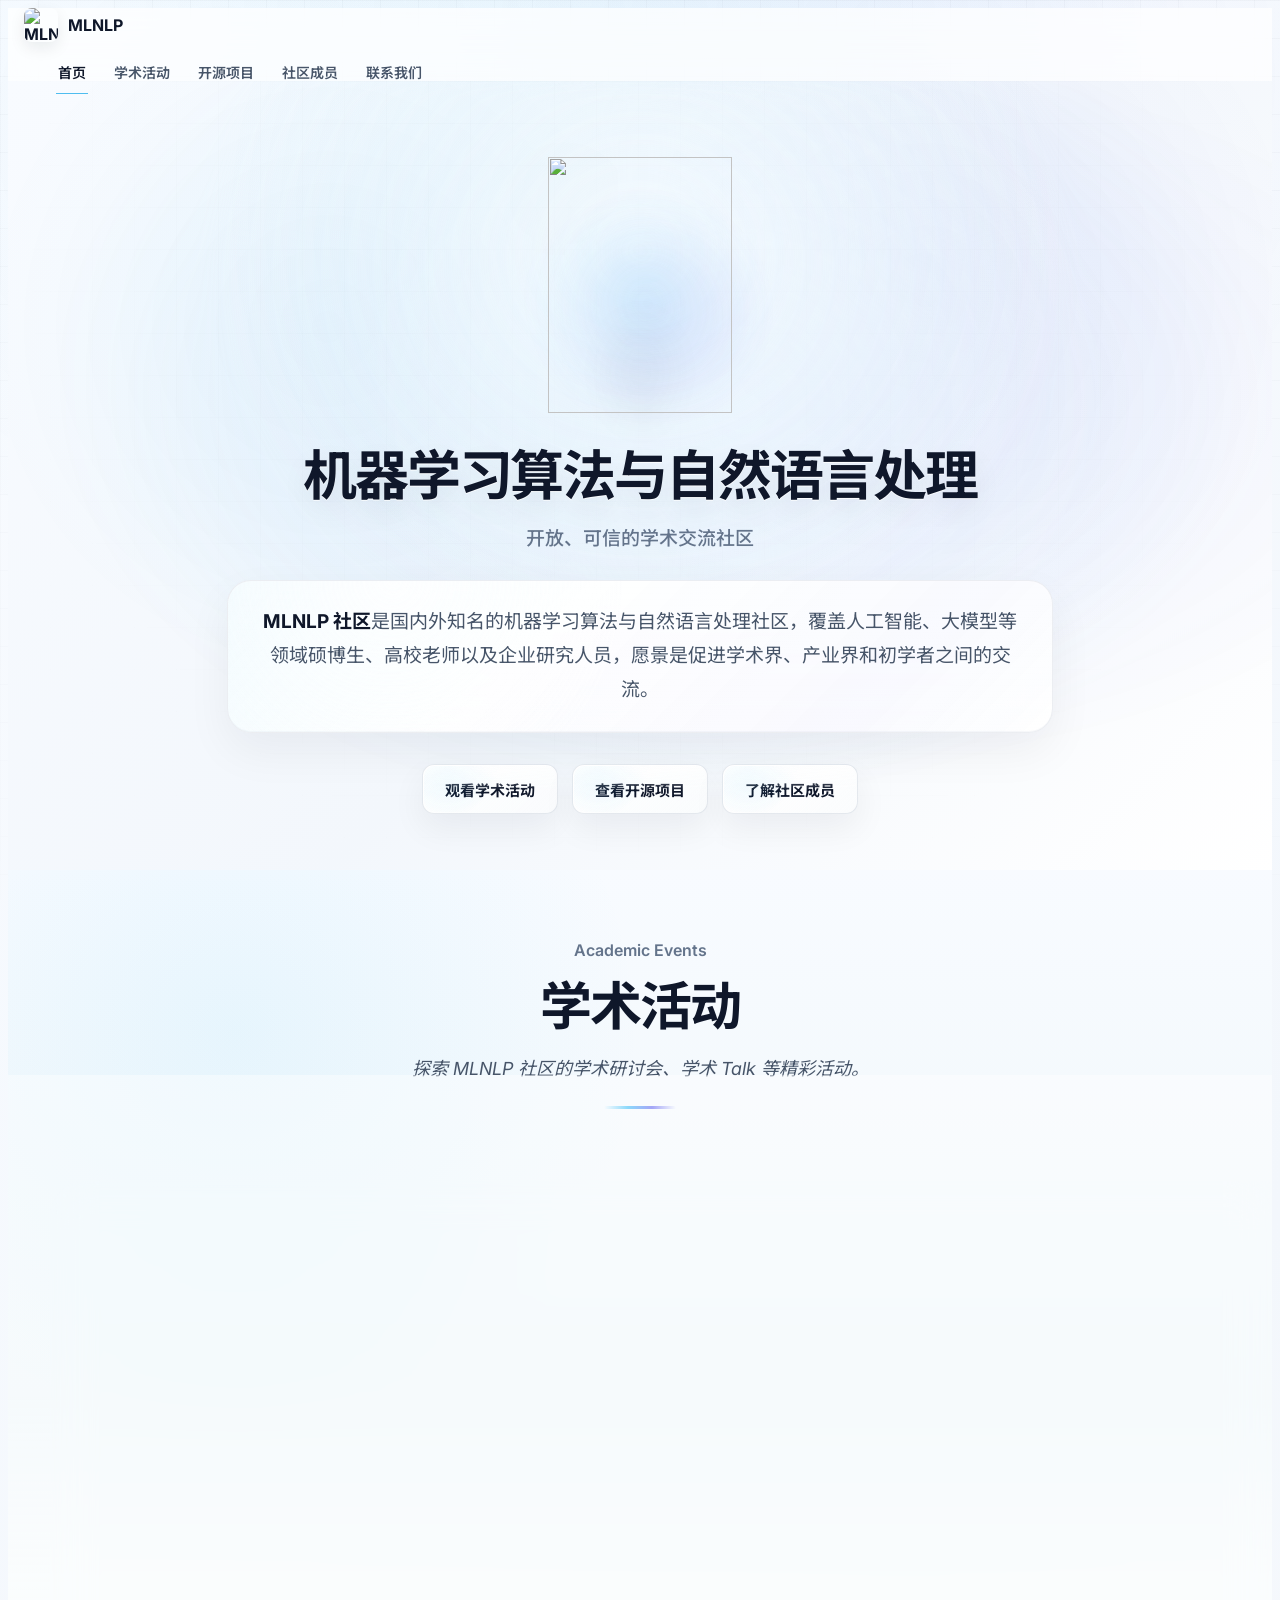
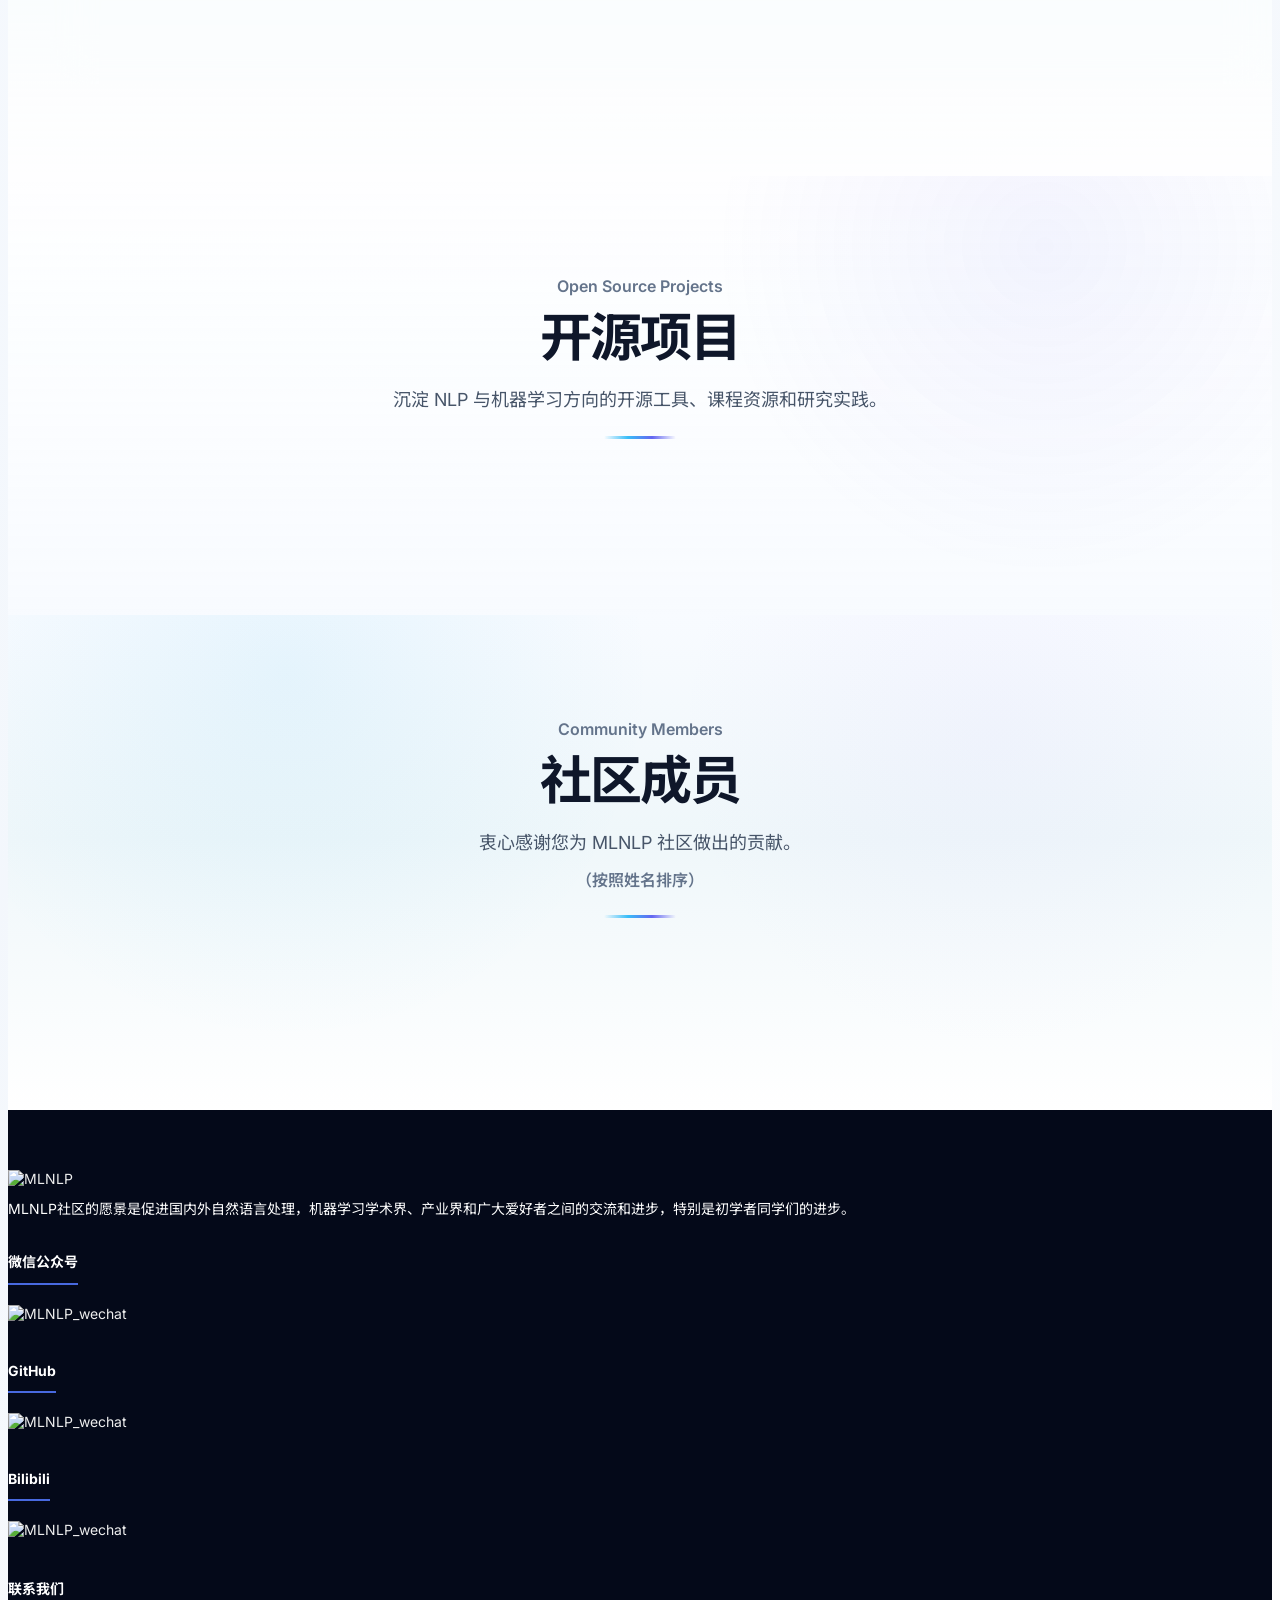
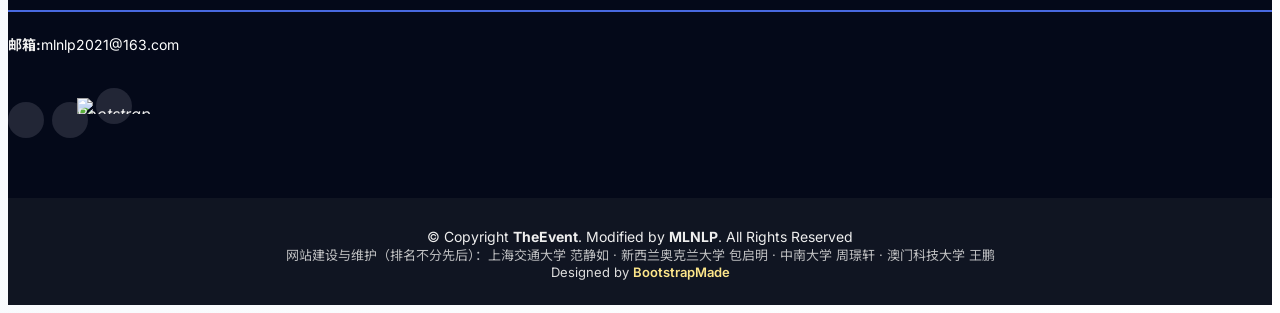
==== commit 2da010db: "扩展 Paper Rebuttal Tips 项目介绍" ====
--- a/index.html
+++ b/index.html
@@ -20,7 +20,7 @@
     <script src="./assets/js/db/db.js?v=20260720-talk-77-cover"></script>
     <script src="./assets/js/db/activity.js?v=20260621-fix15"></script>
     <script src="./assets/js/db/member.js?v=20260623-member-secretariat-order"></script>
-    <script src="./assets/js/db/project.js?v=20260721-paper-collector-description"></script>
+    <script src="./assets/js/db/project.js?v=20260721-rebuttal-description"></script>
 
     <meta charset="utf-8">
     <!-- 设置视口，使页面在不同设备上自适应屏幕宽度，初始缩放比例为1.0 -->
@@ -673,6 +673,7 @@
 
     function hydrateHomeProjectStats(formatCount) {
         const targets = new Map();
+        const statsCacheVersion = "20260721-github-stats";
 
         document.querySelectorAll("[data-home-stars-repo], [data-home-forks-repo]").forEach((badge) => {
             const repo = badge.getAttribute("data-home-stars-repo") || badge.getAttribute("data-home-forks-repo");
@@ -713,7 +714,7 @@
         }
 
         targets.forEach(async (target, repo) => {
-            const cacheKey = `mlnlp:home:github-stats:${repo}`;
+            const cacheKey = `mlnlp:home:github-stats:${statsCacheVersion}:${repo}`;
             const cachedValue = window.sessionStorage.getItem(cacheKey);
             if (cachedValue) {
                 applyStats(target, JSON.parse(cachedValue));
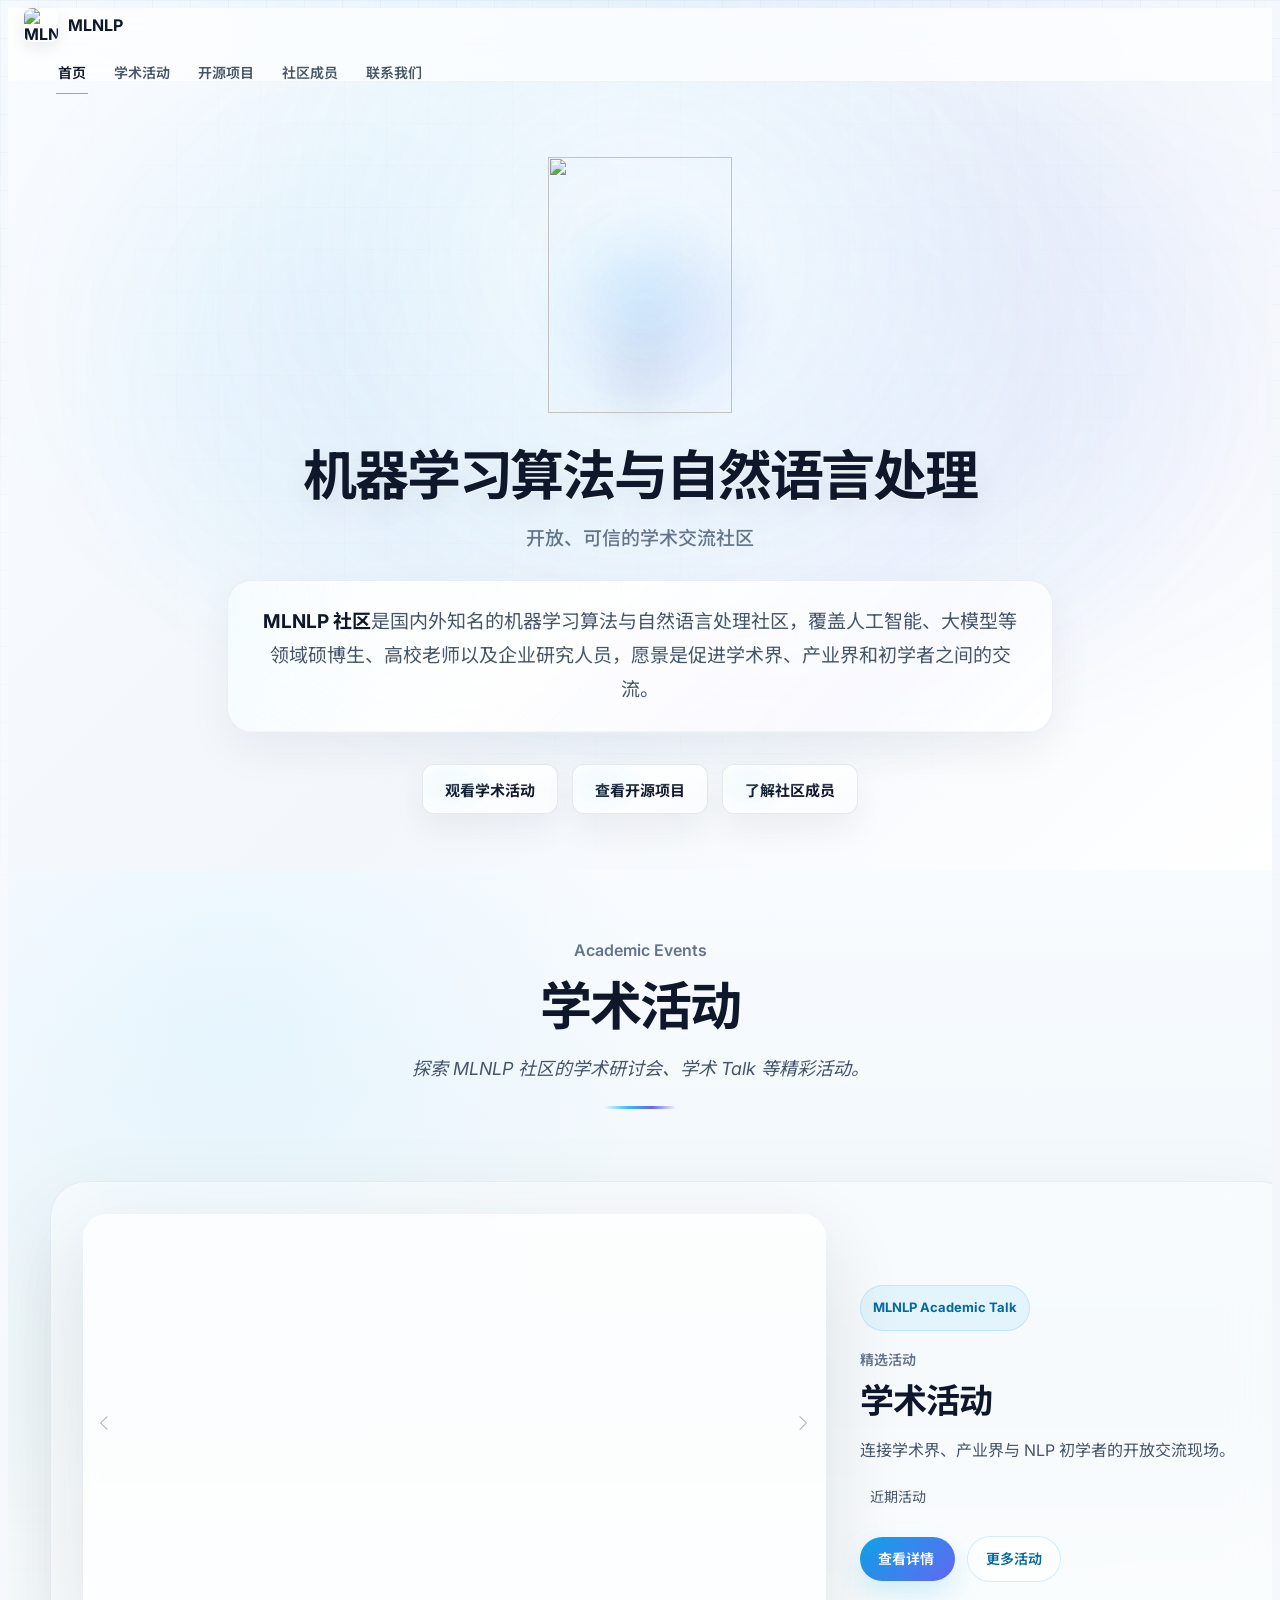
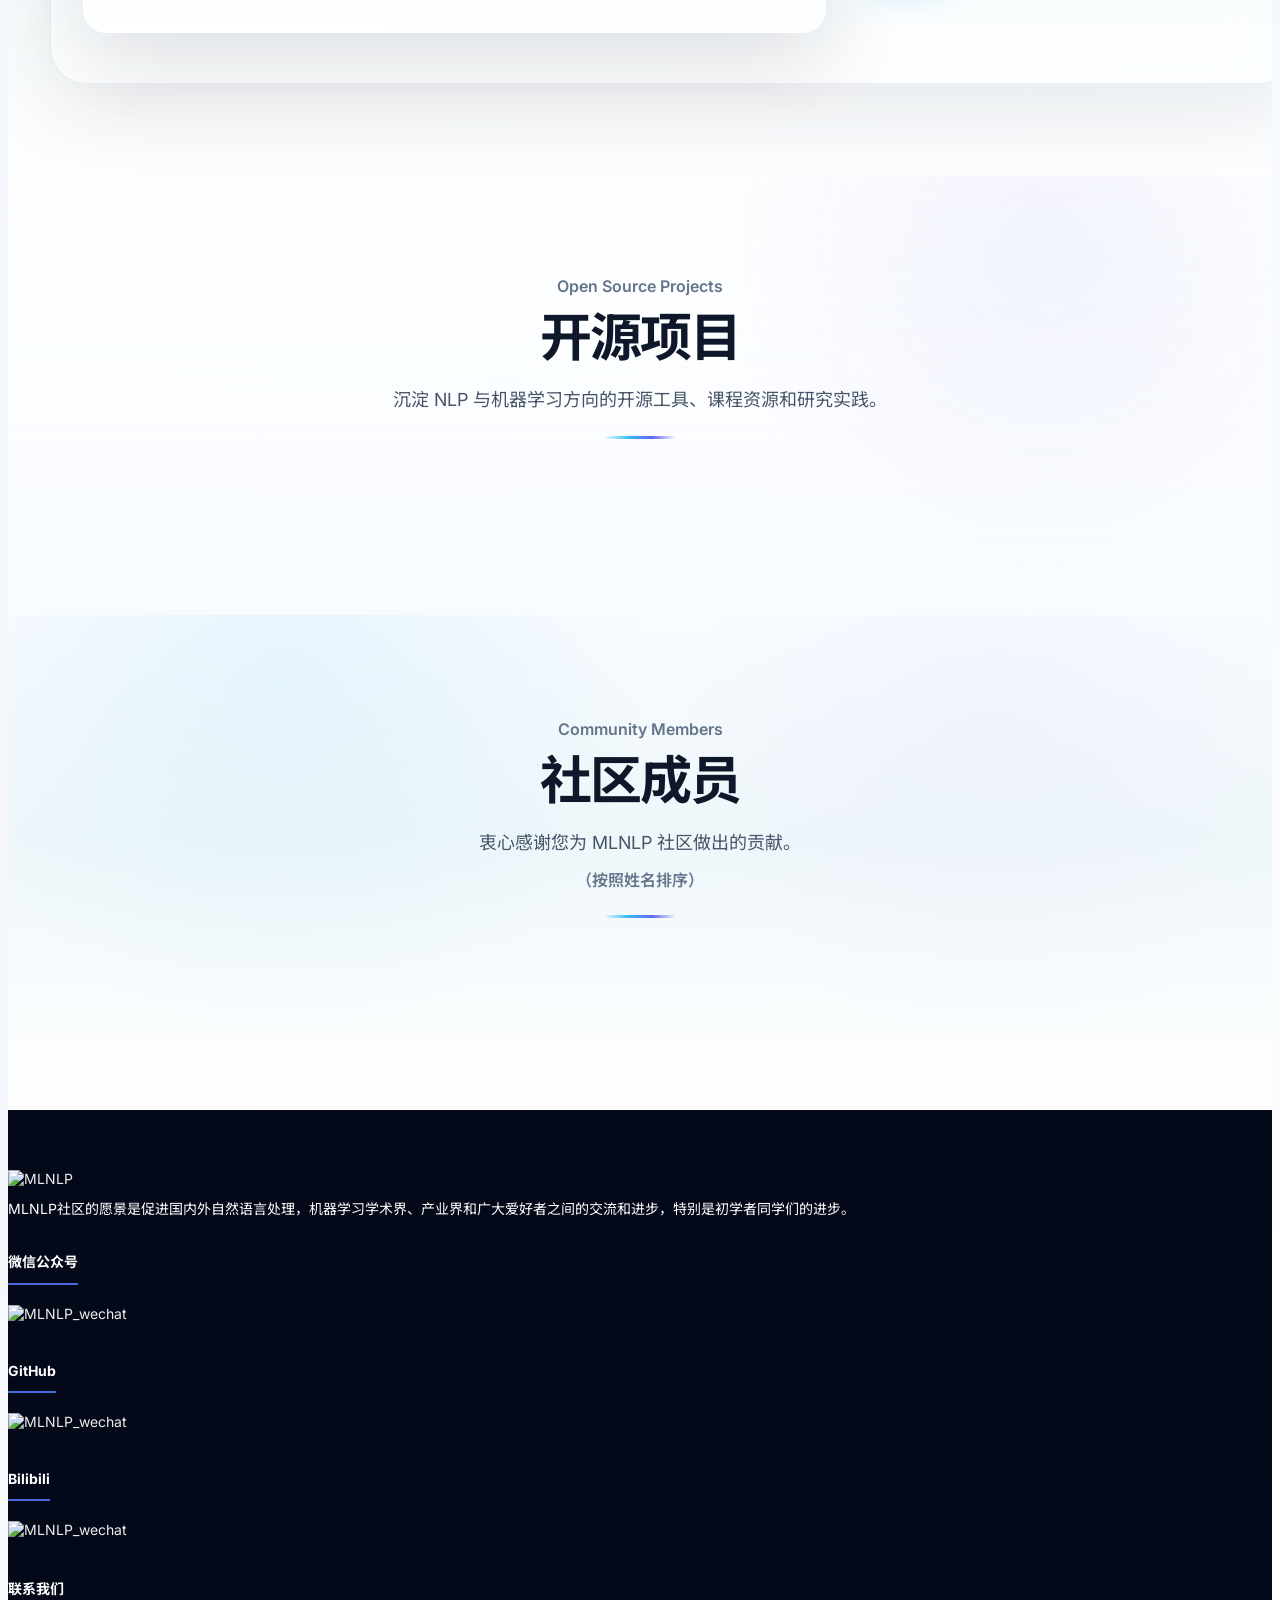
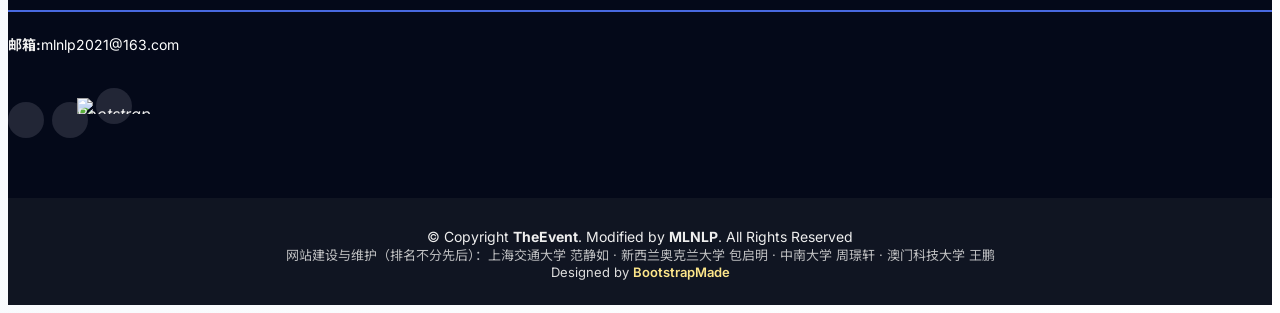
==== commit 2ce9251f: "更新学术委员个人主页链接" ====
--- a/index.html
+++ b/index.html
@@ -19,7 +19,7 @@
     <script src="./assets/vendor/sql/sql-wasm.js"></script>
     <script src="./assets/js/db/db.js?v=20260720-talk-77-cover"></script>
     <script src="./assets/js/db/activity.js?v=20260621-fix15"></script>
-    <script src="./assets/js/db/member.js?v=20260623-member-secretariat-order"></script>
+    <script src="./assets/js/db/member.js?v=20260721-member-homepages"></script>
     <script src="./assets/js/db/project.js?v=20260721-rebuttal-description"></script>
 
     <meta charset="utf-8">
